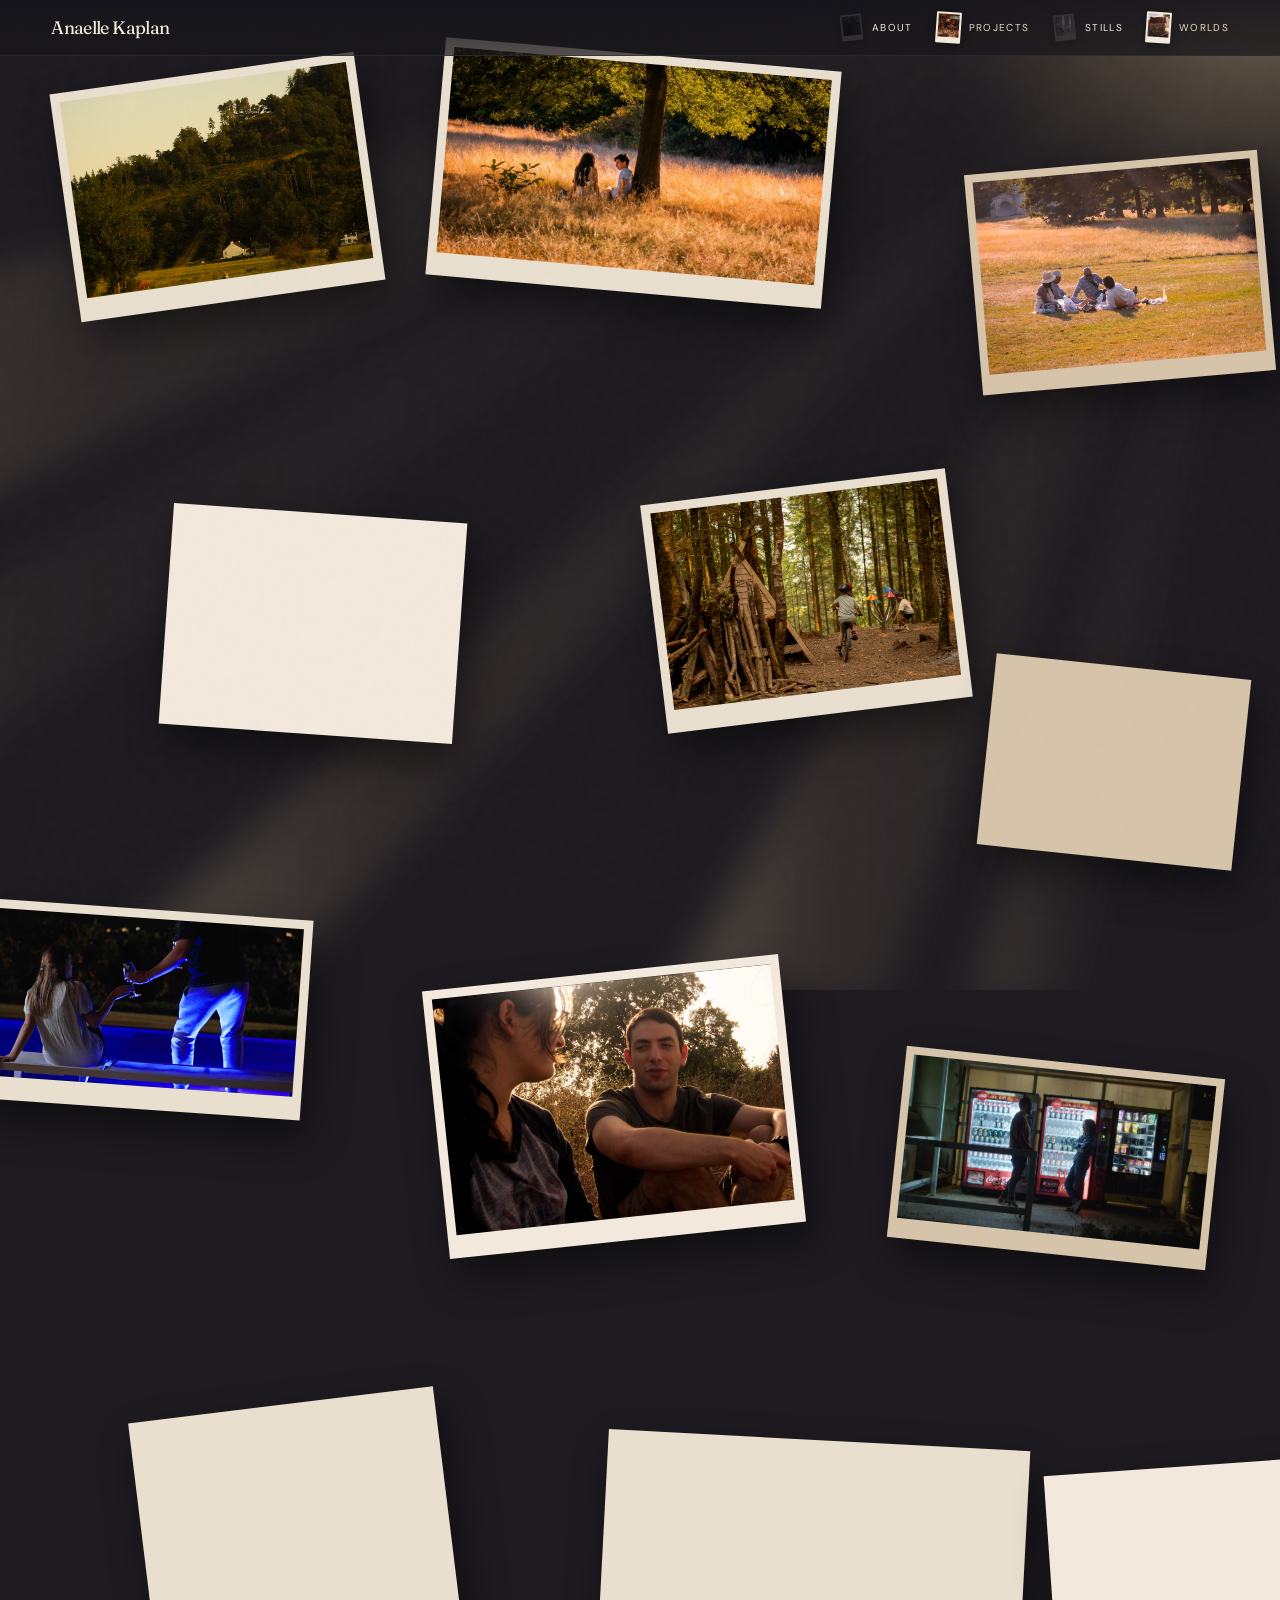
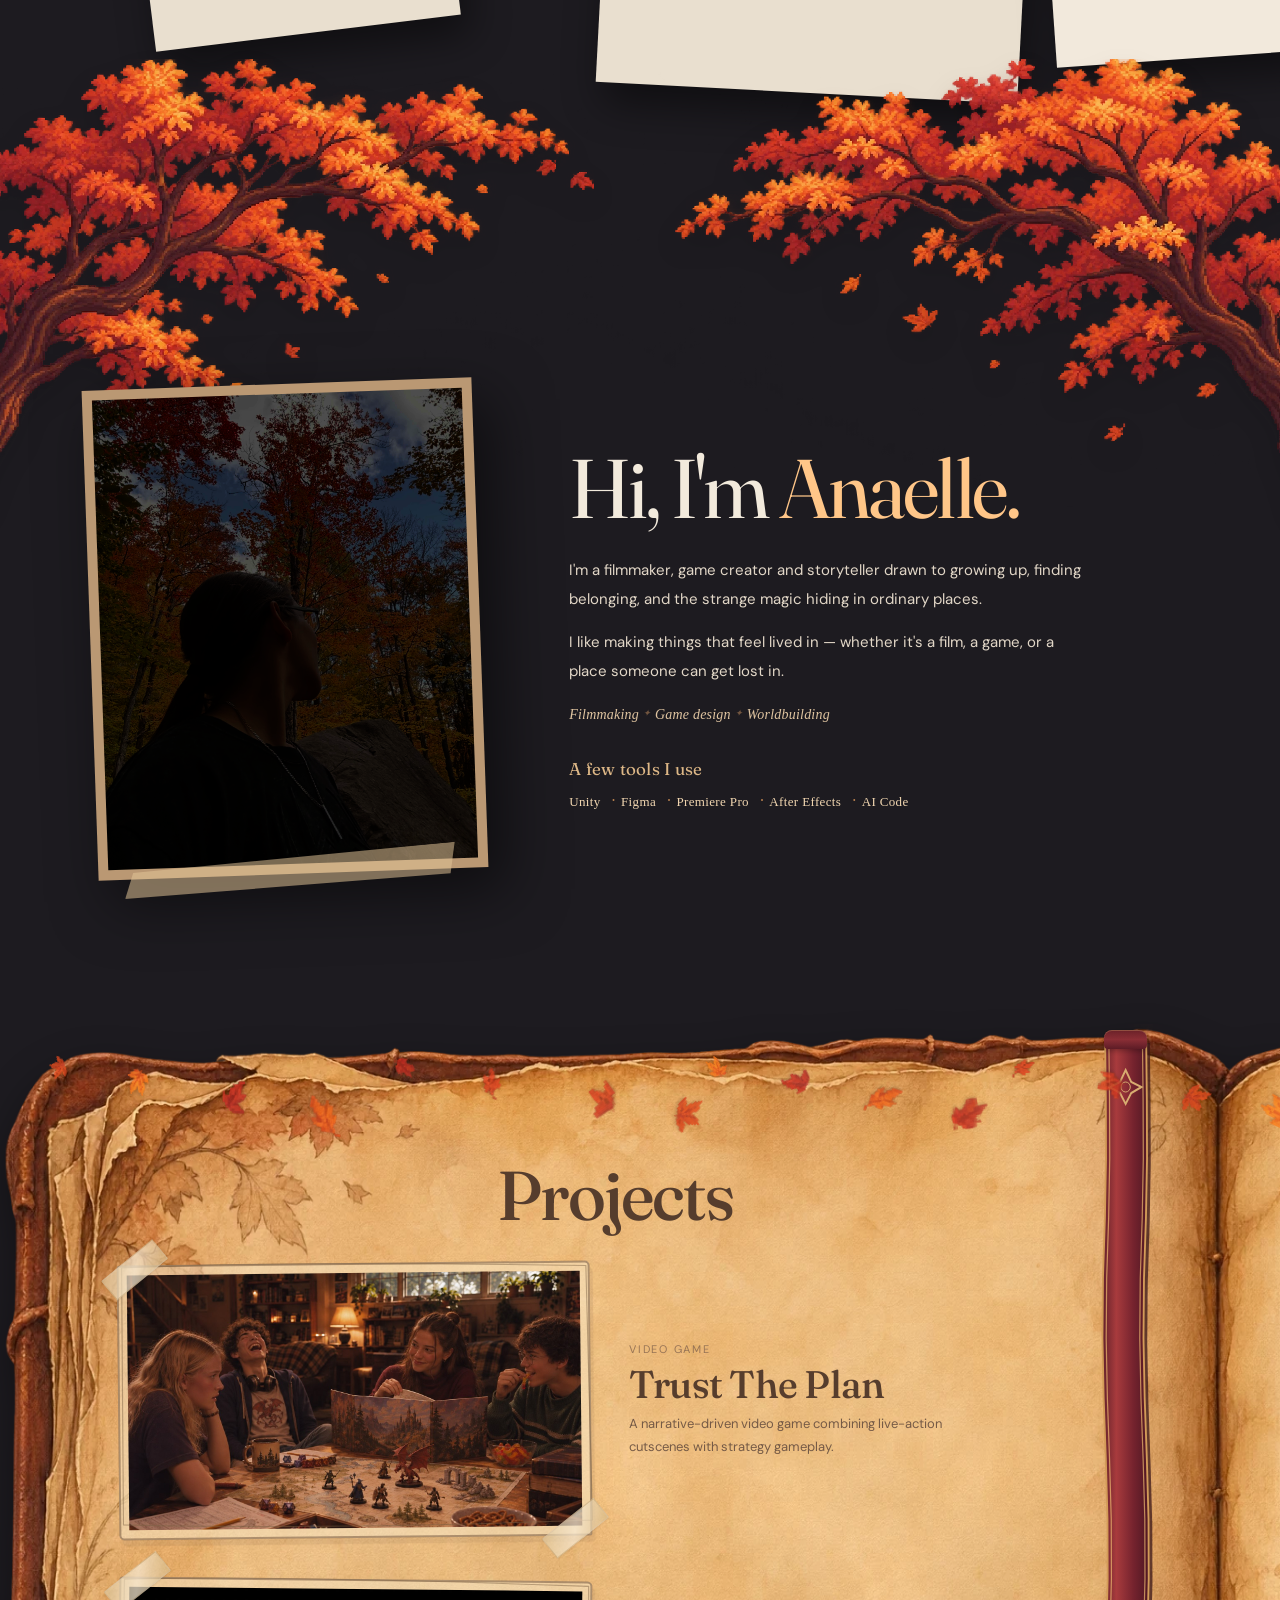
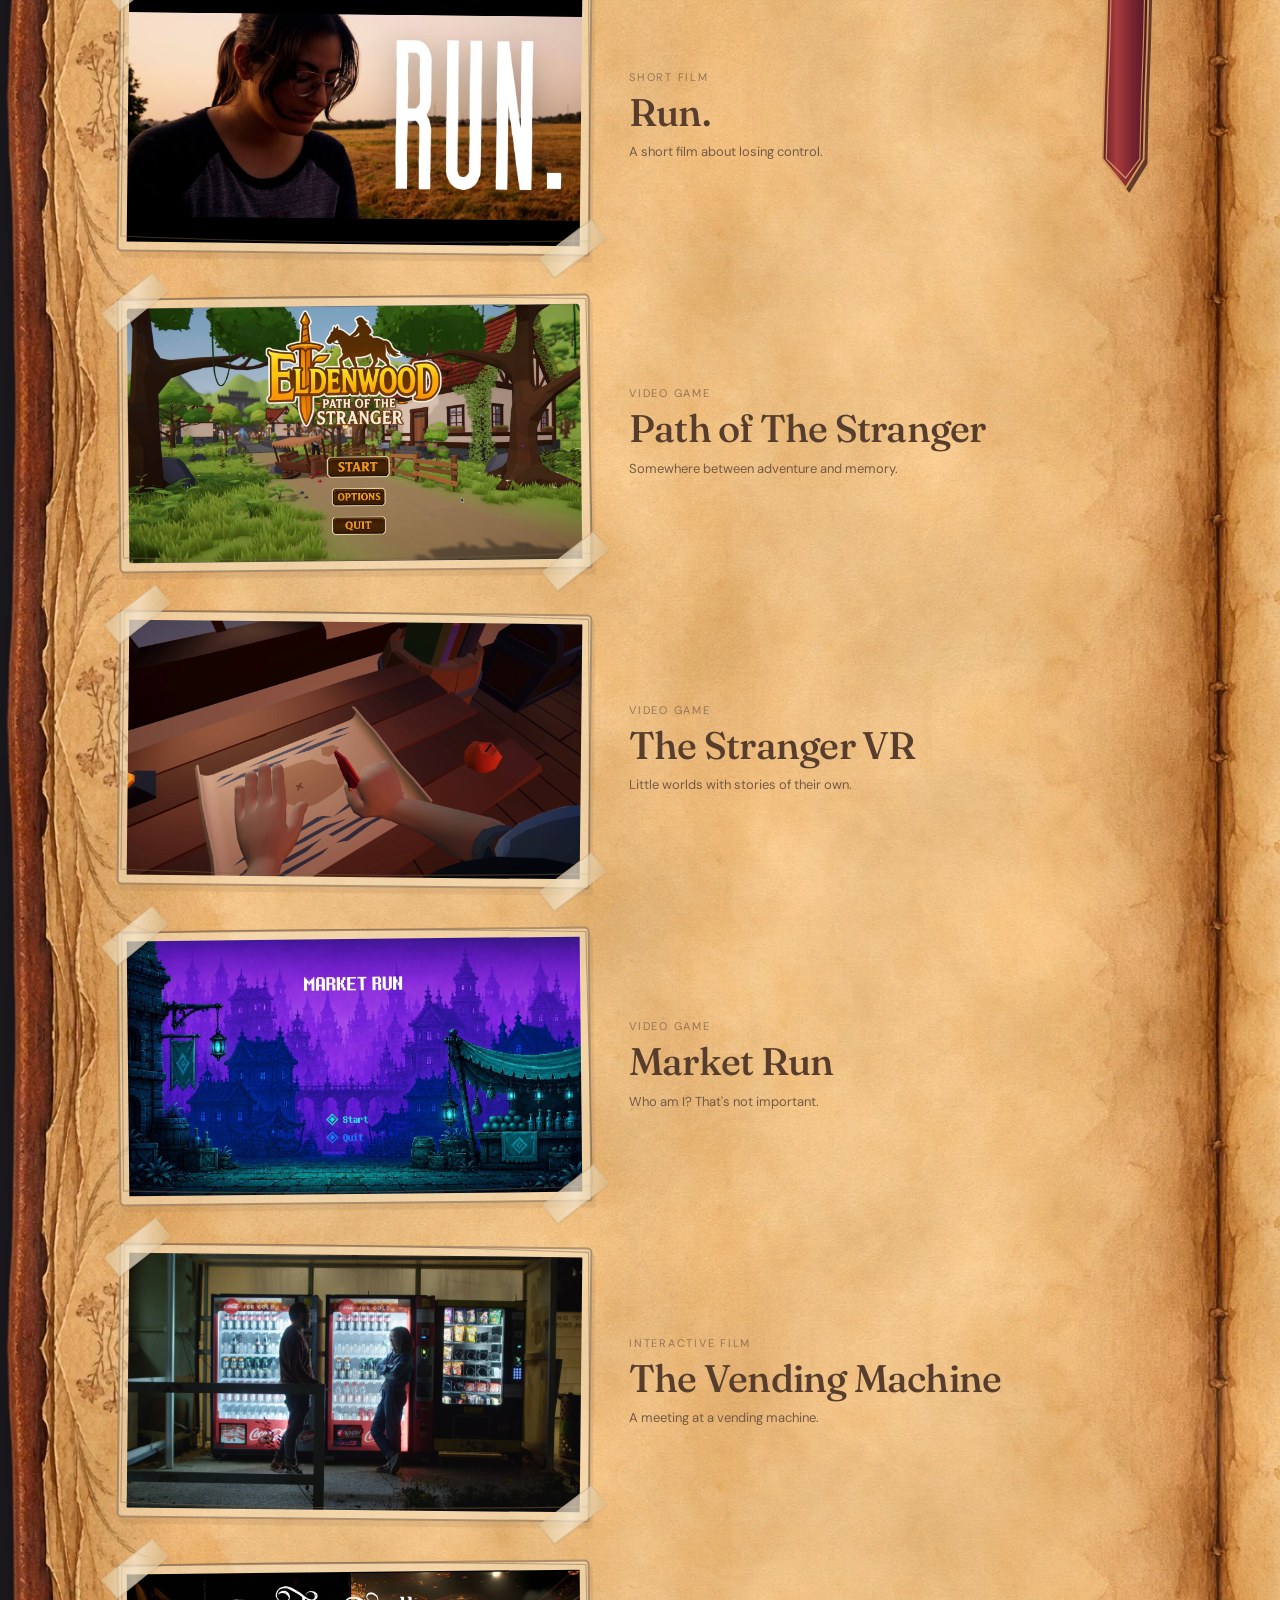
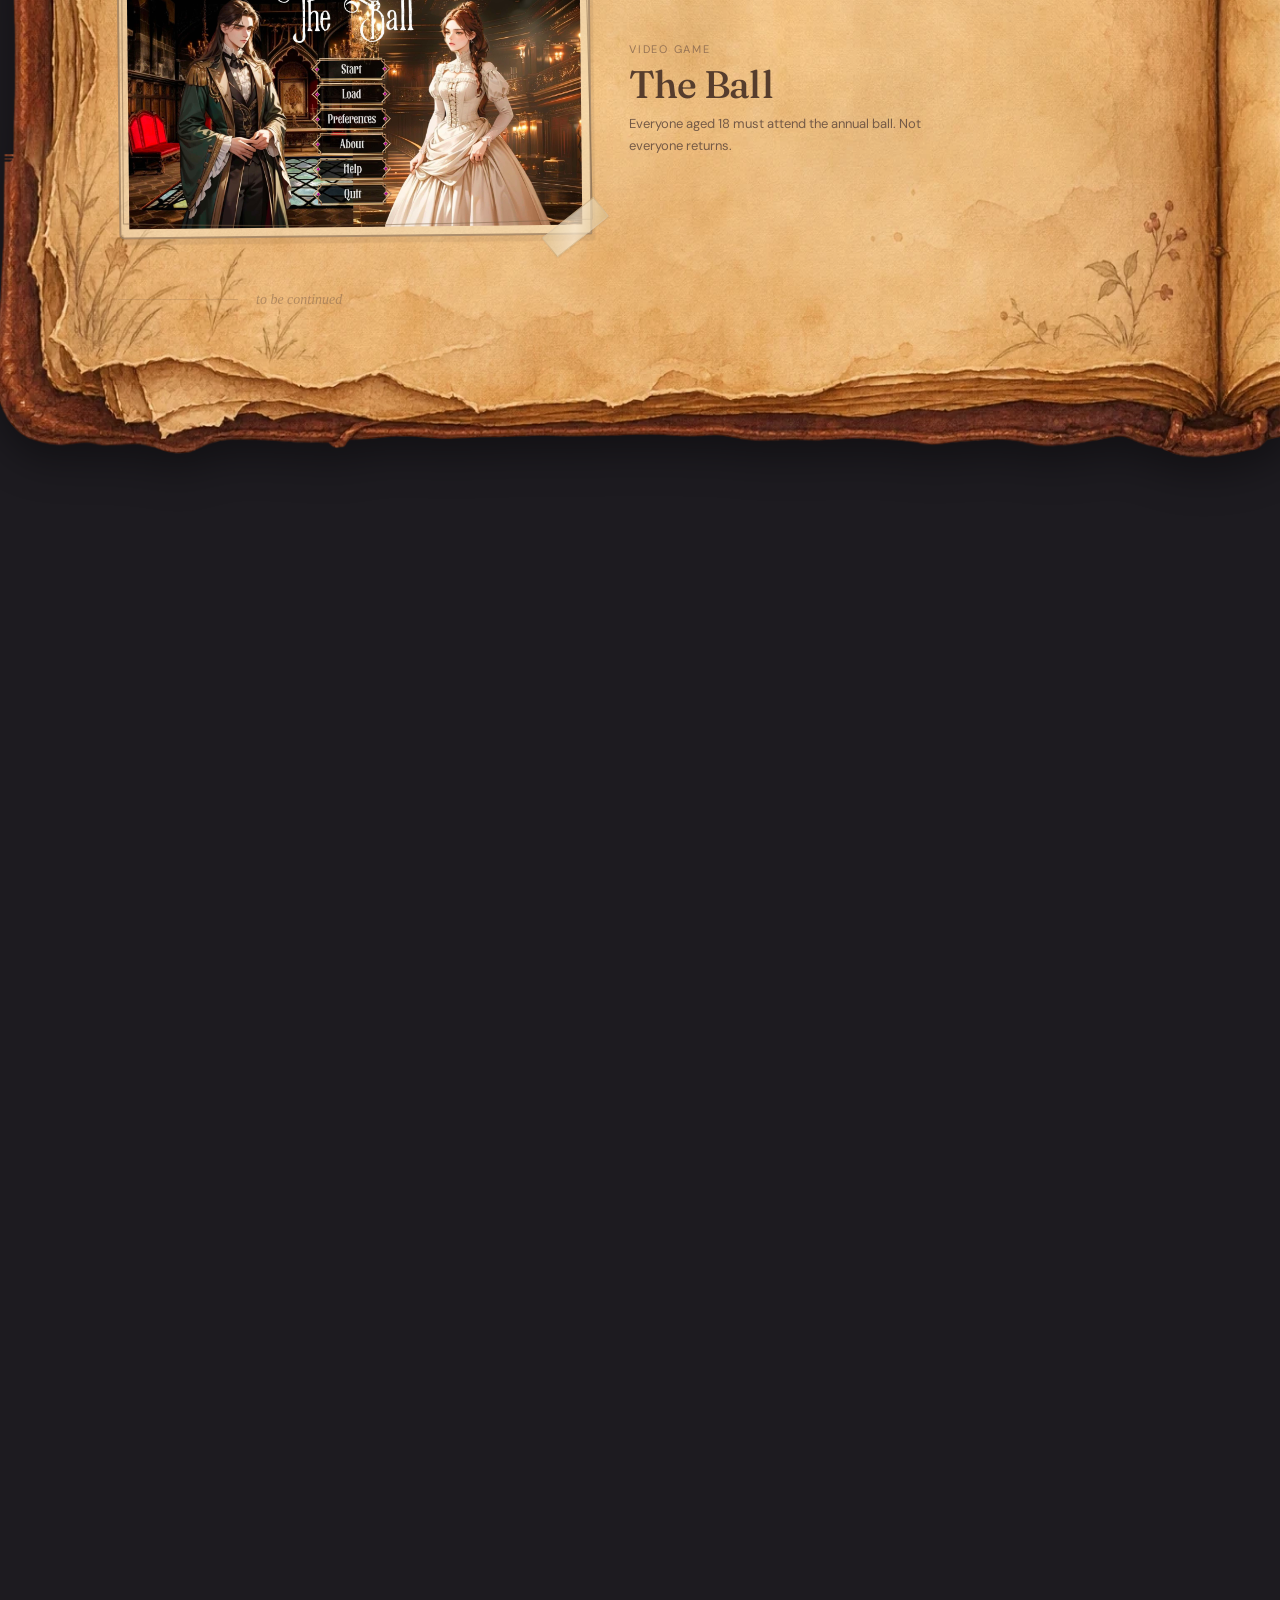
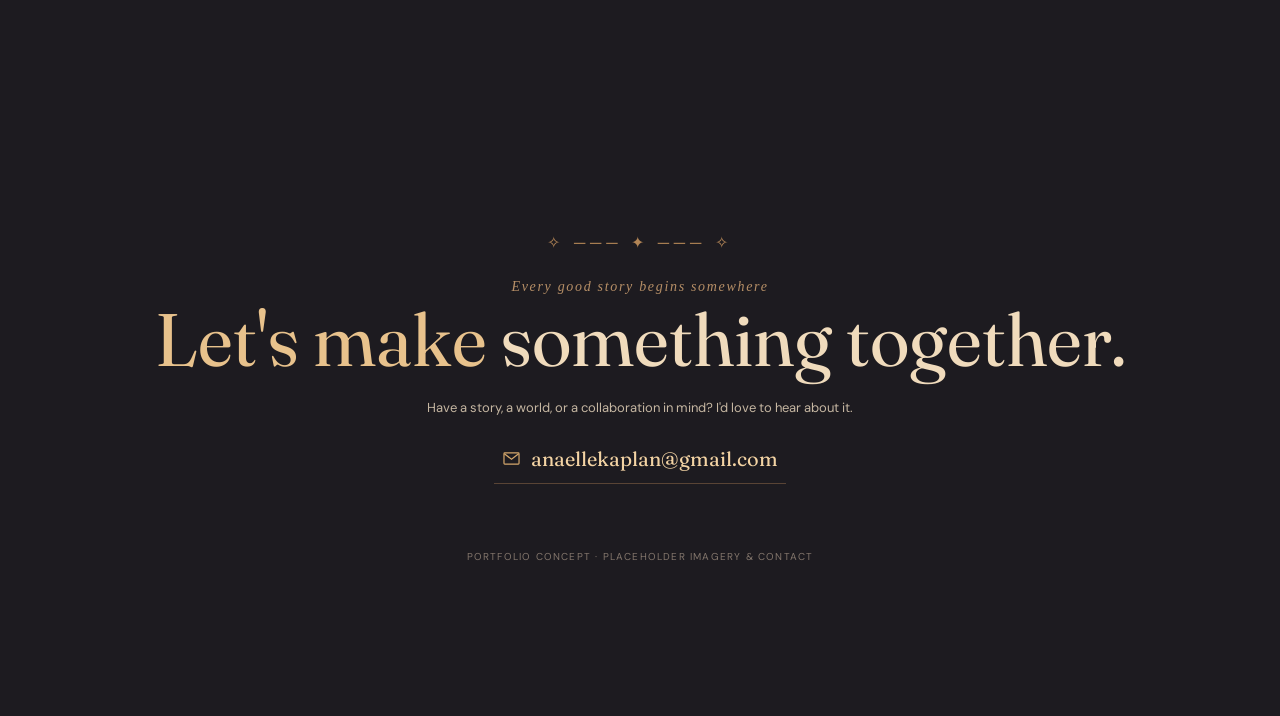
==== index.html @ 4c8e3d98 "Add files via upload" ====
<!doctype html>
<html lang="en">
<head>
  <meta charset="UTF-8" />
  <meta name="viewport" content="width=device-width, initial-scale=1" />
  <meta name="theme-color" content="#1b1b20" />
  <title>Anaelle Kaplan — Stories, Stills & Worlds</title>
  <link rel="preconnect" href="https://fonts.googleapis.com">
  <link rel="preconnect" href="https://fonts.gstatic.com" crossorigin>
  <link href="https://fonts.googleapis.com/css2?family=DM+Sans:wght@400;500;600;700&family=Fraunces:opsz,wght,SOFT,WONK@9..144,400,0,1;9..144,500,0,1;9..144,600,0,1&display=swap" rel="stylesheet">
  <style>
    :root{--bg:#1a1a1f;--bg2:#232127;--ink:#f2eadc;--dim:#cfc0ac;--gold:#f3c281;--paperink:#563d2d;--red:#822d32}
    *,*::before,*::after{box-sizing:border-box}
    html{scroll-behavior:smooth;overflow-x:clip}
    body{margin:0;background:#1d1b20;color:var(--ink);font-family:'DM Sans',Arial,sans-serif;overflow-x:hidden}
    button,a{font:inherit;color:inherit}button{cursor:pointer}a{text-decoration:none}
    img{display:block;width:100%}.serif,h1,h2,h3{font-family:Fraunces,Georgia,serif}
    :focus-visible{outline:3px solid #f3c281;outline-offset:3px}
    [hidden]{display:none!important}
    .light-ambient{position:fixed;inset:-4vh -5vw -10vh;z-index:0;pointer-events:none;opacity:.92;transform:translate3d(0,var(--light-y,0px),0);mix-blend-mode:screen;will-change:transform}
    .light-ambient svg{width:100%;height:100%;display:block}
    .grain{pointer-events:none;position:fixed;inset:0;opacity:.06;z-index:8;background-image:url("data:image/svg+xml,%3Csvg viewBox='0 0 150 150' xmlns='http://www.w3.org/2000/svg'%3E%3Cfilter id='f'%3E%3CfeTurbulence type='fractalNoise' baseFrequency='.6' numOctaves='3' stitchTiles='stitch'/%3E%3C/filter%3E%3Crect width='150' height='150' filter='url(%23f)' opacity='.24'/%3E%3C/svg%3E")}
    .topnav{position:fixed;left:0;right:0;top:0;z-index:100;display:flex;align-items:center;justify-content:space-between;gap:26px;padding:12px clamp(20px,4vw,66px);background:linear-gradient(to bottom,#16151be8,#18171ab8);border-bottom:1px solid #ffffff13;backdrop-filter:none}
    .logo{font-family:Fraunces,Georgia,serif;font-size:18px;letter-spacing:-.035em;white-space:nowrap}
    .navlinks{display:flex;align-items:center;gap:clamp(10px,1.8vw,28px)}
    .nav-link{display:flex;align-items:center;gap:8px;font-size:10px;text-transform:uppercase;letter-spacing:.13em;white-space:nowrap;transition:color .2s}
    .nav-link:hover{color:var(--gold)}
    .nav-polaroid{width:25px;height:31px;padding:2px 2px 6px;flex-shrink:0;transform:rotate(-6deg) scale(.84);border-radius:1px;background:#665c54;opacity:.34;filter:grayscale(1);transition:transform .45s,opacity .45s,background .45s,filter .45s;box-shadow:0 3px 8px #0006}
    .nav-polaroid img{height:100%;object-fit:cover}
    .nav-link.found .nav-polaroid{opacity:1;filter:none;background:#f1e9d9;transform:rotate(4deg) scale(1)}
    .nav-link.found{color:#ead7bc}
    /* A tiny found-memory note rather than a notification card. */
    .toast{position:fixed;right:clamp(16px,4vw,58px);top:69px;z-index:120;display:flex;align-items:center;gap:10px;
      min-width:174px;max-width:min(260px,calc(100vw - 30px));padding:9px 15px 10px 13px;
      color:#ebd1a4;background:linear-gradient(130deg,#302820ee,#322b29eb 66%,#3a2d28e8);
      box-shadow:0 7px 18px #08070936;clip-path:polygon(0 10%,12% 5%,30% 8%,57% 3%,77% 7%,100% 0,99% 91%,87% 98%,56% 95%,34% 100%,0 94%);
      opacity:0;transform:translateY(-7px) rotate(-1.4deg);pointer-events:none;
      transition:opacity .26s ease,transform .32s ease;}
    .toast.show{opacity:.96;transform:translateY(0) rotate(-.7deg)}
    .toast-symbol{font-family:Georgia,serif;font-size:21px;line-height:1;color:#c89b61;opacity:.75}
    .toast-lines{display:flex;flex-direction:column;gap:1px;line-height:1.2}
    .toast-lines small{font-family:Georgia,serif;font-style:italic;font-size:12px;letter-spacing:.012em;color:#e1c49b}
    .toast-lines strong{font-family:Fraunces,Georgia,serif;font-size:13px;font-weight:400;color:#f3e5ce;letter-spacing:.065em}
    .hero{position:relative;z-index:1;height:250vh;isolation:isolate;background:transparent}
    .photo-stage{position:sticky;top:0;height:100vh;overflow:hidden;isolation:isolate}
    .photo-stage::after{content:'';position:absolute;inset:auto 0 0;height:20vh;background:linear-gradient(transparent,#1d1b2070);pointer-events:none;z-index:5}
    .memory-photo{--rot:0deg;position:absolute;top:var(--top);left:var(--left);width:var(--w);aspect-ratio:var(--aspect,4 / 3);padding:9px 9px 23px;background:#e9dfcf;box-shadow:8px 20px 40px #0007;transform:translate3d(0,var(--shift,0px),0) rotate(var(--rot));pointer-events:none}
    .hero.is-animating .memory-photo{will-change:transform}
    .season.is-animating .falling-leaf{will-change:transform}
    .memory-photo img{width:100%;height:100%;object-fit:cover;filter:none}
    .memory-photo:nth-child(3n){padding:8px 8px 20px;background:#d6c4aa}.memory-photo:nth-child(4n){background:#f2e9dc}
    .photo-vignette{position:sticky;top:calc(100vh - 80px);height:80px;margin-top:-80px;background:linear-gradient(transparent,#1d1b2054);pointer-events:none;z-index:4}
    .season{position:relative;z-index:2;isolation:isolate;background:transparent}
    .about{position:relative;min-height:710px;padding:165px clamp(20px,7vw,110px) 80px;background:transparent;overflow:visible}
    .about::before{content:'';position:absolute;inset:-320px 0 0;background:radial-gradient(ellipse at 78% 22%,#d8a36314,transparent 55%);pointer-events:none}
    .autumn-arch{position:absolute;z-index:4;top:clamp(-220px,-12vw,-125px);left:-2.5vw;width:105vw;pointer-events:none;transform:translate3d(0,var(--arch-parallax,0px),0)}
    .autumn-arch img{width:100%;height:auto;display:block;image-rendering:pixelated;filter:drop-shadow(0 12px 12px #09060720)}
    .about-inner{max-width:1140px;margin:0 auto;display:grid;grid-template-columns:minmax(280px,390px) 1fr;align-items:center;gap:clamp(30px,7vw,120px);position:relative;z-index:5;padding-top:66px}
    .portrait{position:relative;padding:10px;background:#ba9873;transform:rotate(-2deg);box-shadow:16px 22px 60px #0008}
    .portrait img{height:470px;object-fit:cover;filter:none}
    .portrait::after{content:'';position:absolute;left:25px;right:25px;bottom:-14px;height:32px;background:#e3c69888;clip-path:polygon(3% 10%,98% 0,96% 97%,0 89%);transform:rotate(-3deg)}
    .about-copy h1{font-weight:400;font-size:clamp(52px,6.5vw,86px);line-height:.98;margin:0 0 27px;letter-spacing:-.035em}
    .about-copy h1 em{color:#ffc688;font-style:normal}
    .about-copy p{font-size:15px;line-height:1.9;max-width:520px;color:#e2d7c7;margin:0 0 15px}
        .tiny-tags{display:flex;gap:16px;flex-wrap:wrap;margin-top:20px}
    .tiny-tags span{position:relative;padding:2px 0 6px;font-family:Georgia,serif;font-size:14px;letter-spacing:.015em;color:#dfc4a0;font-style:italic}
    .tiny-tags span:not(:last-child)::after{content:'✦';position:absolute;right:-12px;top:3px;font-size:9px;color:#976f4e;opacity:.7}
    .tools{margin-top:29px;max-width:620px}
    .tools-label{font-family:Fraunces,Georgia,serif;font-weight:400;font-size:17px;color:#deb887;margin:0 0 13px;letter-spacing:.015em}
    .tools-list{list-style:none;margin:0;padding:0;display:flex;align-items:baseline;flex-wrap:wrap;gap:10px 5px;color:#d9d1c5}
    .tools-list li{display:flex;align-items:baseline;gap:6px;font-size:12px;letter-spacing:.03em}
    .tools-list li:not(:last-child)::after{content:'·';color:#bc8350;font-family:Georgia,serif;margin-left:5px;font-size:16px}
    .tools-list em{font-family:Georgia,serif;color:#f1d6b0;font-size:13px;font-style:normal}

    .falling-layer{position:absolute;inset:0;z-index:9;pointer-events:none;overflow:hidden}
    .falling-leaf{position:absolute;top:0;left:var(--x);width:var(--size,28px);transform:translate3d(0,0,0);opacity:.9;filter:drop-shadow(1px 2px 1px #0f090828)}
    .falling-leaf img{width:100%;image-rendering:pixelated}
    .projects{position:relative;padding:15px 0 82px;background:transparent}
    .section-heading{font-size:clamp(40px,5vw,62px);font-weight:400;letter-spacing:-.035em;line-height:1.05;margin:0 auto 34px;max-width:1320px;padding:0 30px;color:#dfbc8d}
    .image-section .section-heading::after{content:'✧ ─────';display:block;font-family:Georgia,serif;color:#a67850;font-size:15px;font-weight:400;letter-spacing:.2em;margin-top:8px}
    .projects>.section-heading{display:none}
    .book-wrap{position:relative;width:calc(100vw + 20px);margin-left:-10px}
    .journal{position:relative;min-height:1250px;padding:clamp(84px,10vw,132px) clamp(250px,18vw,360px) 155px clamp(85px,10vw,162px);isolation:isolate;color:var(--paperink)}
    .journal::before{content:'';position:absolute;inset:0;z-index:-1;border:120px solid transparent;border-image-source:url('assets/journal.webp');border-image-slice:150 110 140 120 fill;border-image-width:135px 102px 130px 110px;border-image-repeat:stretch;pointer-events:none;filter:drop-shadow(0 16px 20px #0006)}.journal::after{content:'';position:absolute;left:46px;top:38px;width:min(290px,36vw);height:118px;background:linear-gradient(180deg,rgba(237,214,176,.48),rgba(237,214,176,.16));filter:blur(5px);border-radius:26px;pointer-events:none;mix-blend-mode:screen}
    .journal-intro{position:relative;padding:4px 0 28px;max-width:100%}
    .journal-intro .overline{display:none}
    .journal-intro h2{font-size:clamp(44px,5.4vw,74px);line-height:1.02;font-weight:500;margin:6px 0 0;letter-spacing:-.04em}
    .journal-list{display:flex;flex-direction:column;gap:42px;max-width:100%;position:relative}
    .journal-entry{cursor:pointer;display:grid;grid-template-columns:minmax(290px,1.15fr) minmax(180px,1fr);align-items:center;gap:clamp(22px,3vw,48px);padding:0;border:0;background:transparent;text-align:left;color:var(--paperink);width:100%}
    .sketch-photo{position:relative;display:block;padding:8px;border:2px solid #795b4290;border-radius:3px 5px 2px 5px;background:#f7e9cb80;box-shadow:3px 6px 1px #8b694b26;transform:rotate(var(--tilt,-.6deg));transition:transform .3s,box-shadow .3s}
    .journal-entry:hover .sketch-photo{transform:rotate(0deg) translateY(-4px);box-shadow:3px 13px 12px #8b694b30}
    .sketch-photo img{width:100%;aspect-ratio:16 / 9;object-fit:cover;filter:none}
    .sketch-photo::before,.sketch-photo::after{content:'';position:absolute;z-index:2;width:66px;height:25px;background:linear-gradient(135deg,#e0ca9fa8,#f7e9d2bb,#d7bb88ad);border:1px solid #a68a633c;box-shadow:0 1px 2px #0001}
    .sketch-photo::before{left:-17px;top:-10px;transform:rotate(-39deg)}
    .sketch-photo::after{right:-18px;bottom:-7px;transform:rotate(-38deg)}
    .scribble{position:absolute;inset:-5px;pointer-events:none;stroke:#7a60447b;stroke-width:1.4;fill:none}
    .entry-type{display:block;color:#977455;text-transform:uppercase;letter-spacing:.16em;font-size:11px;margin-bottom:8px}
    .entry-copy h3{font-size:clamp(26px,3vw,39px);font-weight:500;letter-spacing:-.02em;line-height:1.08;margin:0 0 8px}
    .entry-copy p{margin:0;color:#755a46;font-size:13px;line-height:1.7;max-width:320px}
    .journal-entry:hover .entry-copy h3{text-decoration:underline;text-decoration-color:#9b6c4988;text-underline-offset:6px}
    .journal-ornament{display:flex;align-items:center;gap:18px;color:#987453;font-family:Georgia,serif;font-style:italic;opacity:.68;margin-top:55px;font-size:14px}
    .journal-ornament::before{content:'';width:120px;height:1px;background:#9874536c}
    .ribbon{position:absolute;right:10.15%;top:14px;width:clamp(56px,5.1vw,79px);height:230px;z-index:11;overflow:visible;pointer-events:none;filter:none;contain:layout}
    .ribbon::before{content:'';position:absolute;z-index:3;top:-8px;left:11px;right:11px;height:19px;border-radius:8px 8px 4px 4px;background:linear-gradient(180deg,#6a2128,#8a2e35 50%,#5d1c26);box-shadow:0 2px 5px #0004,inset 0 1px 0 #d7a76f55}
    .ribbon svg{width:100%;height:100%;display:block;overflow:visible}
    /* The cloth and point are one continuous V10 path; no mismatched end cap. */
    .image-section{position:relative;z-index:1;padding:64px 0 88px;background:transparent;content-visibility:auto;contain-intrinsic-size:auto 1100px}
    .image-section.worlds{background:transparent;padding-top:56px}
    .masonry{column-count:3;column-gap:16px;max-width:1320px;margin:auto;padding:0 26px}
    .image-tile{display:block;position:relative;width:100%;break-inside:avoid;margin:0 0 18px;padding:0;border:0;background:#302b2b;overflow:hidden;box-shadow:0 9px 20px #0005;transform:rotate(var(--tilt,0deg));transition:transform .3s}
    .image-tile:hover{transform:rotate(0deg) translateY(-3px)}
    .image-tile img{width:100%;height:var(--image-height,280px);object-fit:cover;filter:none}
    .image-tile:nth-child(6n+1) img{--image-height:245px}
    .image-tile:nth-child(6n+2) img{--image-height:405px}
    .image-tile:nth-child(6n+3) img{--image-height:290px}
    .image-tile:nth-child(6n+4) img{--image-height:350px}
    .image-tile:nth-child(6n+5) img{--image-height:218px}
    .image-tile:nth-child(6n) img{--image-height:330px}
    .footer{position:relative;z-index:1;background:transparent;text-align:center;padding:96px 24px 130px}
    .footer h2{font-weight:400;font-size:clamp(44px,5.8vw,78px);line-height:1.04;margin:6px 0 18px;color:#e8c28c}
    .footer h2 em{font-style:normal;color:#f0dbbc}
    .footer p{font-size:13px;color:#c6b7a2;margin:0 auto 20px;max-width:560px;line-height:1.8}
    .footer .contact-kicker{font-family:Georgia,serif;font-size:14px;color:#b58e66;font-style:italic;letter-spacing:.12em}
    .footer .email-link{display:inline-flex;align-items:center;gap:10px;font-family:Fraunces,Georgia,serif;font-size:20px;color:#f4d4a4;border-bottom:1px solid #a7795070;padding:7px 8px 12px;transition:color .2s}
    .footer .email-link:hover{color:#fff0cd}
    .footer .email-link svg{width:19px;height:19px;stroke:#d5a86c}
    .footer::before{content:'✧ ─── ✦ ─── ✧';display:block;font-family:Georgia,serif;color:#b28556;font-size:16px;letter-spacing:.3em;margin-bottom:27px}
    .footer-note{margin-top:64px!important;font-size:10px!important;color:#83766c!important;letter-spacing:.12em;text-transform:uppercase}

    .overlay{position:fixed;inset:0;display:none;z-index:150;justify-content:center;align-items:center;padding:22px;background:#111014e8;backdrop-filter:blur(9px)}.overlay.open{display:flex}
    .overlay-panel{position:relative;background:#242027;box-shadow:0 26px 80px #0008;max-width:min(1150px,94vw);max-height:92vh;overflow:auto;border:1px solid #ffffff16}
    .overlay-panel>img{width:100%;max-height:76vh;object-fit:contain}
    .overlay-panel>.popup-info{padding:22px 30px 26px}.overlay-panel h3{font-size:clamp(32px,4vw,51px);font-weight:400;margin:0 0 10px}.overlay-panel p{max-width:630px;color:#d8cab9;line-height:1.75;font-size:14px;margin:0}
    .overlay-close{position:sticky;top:10px;float:right;margin:10px;border:1px solid #ffffff44;border-radius:50%;width:36px;height:36px;background:#19171ce8;color:white;font-size:24px;z-index:2}
    @media(max-width:980px){.journal{padding:135px 18vw 145px 9vw}.journal-entry{grid-template-columns:1fr 1fr}.about-inner{gap:40px}.masonry{column-count:2}}
    @media(max-width:760px){.topnav{padding:9px 14px;gap:15px}.logo{font-size:14px}.navlinks{gap:8px}.nav-link{gap:3px;font-size:8px;letter-spacing:.01em}.nav-polaroid{width:16px;height:22px;padding:1px 1px 4px}.about{padding:170px 23px 100px}.about-inner{grid-template-columns:1fr;max-width:520px}.portrait{max-width:340px;margin:auto}.portrait img{height:380px}.about-copy h1{font-size:59px}.canopy{top:-80px;width:86vw}.canopy.left{left:-28vw}.canopy.right{right:-28vw}.projects{padding:75px 0 90px}.journal{min-height:1000px;padding:110px 16vw 120px 9vw}.journal::before{border-image-width:90px 62px 95px 62px}.journal-entry{display:block}.journal-entry .entry-copy{padding:14px 4px}.journal-list{gap:24px}.journal-intro h2{font-size:38px}.ribbon{top:48px;right:8.2%;width:42px}.masonry{column-count:2;column-gap:12px;padding:0 17px}.image-tile{margin-bottom:12px}.section-heading{padding:0 22px}.toast{right:10px;left:10px;top:66px;text-align:center}}
    @media(max-width:520px){.logo{display:none}.topnav{justify-content:center}.navlinks{gap:14px}.nav-link{font-size:9px}.masonry{column-count:1}.memory-photo{min-width:140px;padding:6px 6px 14px}.journal{padding:90px 17vw 125px 11vw}.journal-entry h3{font-size:27px}.canopy{top:-10px;width:75vw}.about-inner{padding-top:90px}}
    @media(prefers-reduced-motion:reduce){html{scroll-behavior:auto}.memory-photo,.canopy,.light-ambient,.falling-leaf{transition:none!important;will-change:auto!important}}

    @media(max-width:1080px){.autumn-arch{top:-150px}.about-inner{padding-top:110px}.image-tile:nth-child(n) img{height:var(--image-height,280px)}}
    @media(max-width:760px){.autumn-arch{top:-100px;left:-18vw;width:136vw}.about{padding-top:165px;overflow:visible}.about-inner{padding-top:75px}.image-section .section-heading{padding:0 22px;margin-bottom:23px}.image-tile:nth-child(6n+1) img{--image-height:220px}.image-tile:nth-child(6n+2) img{--image-height:330px}.image-tile:nth-child(6n+3) img{--image-height:240px}.image-tile:nth-child(6n+4) img{--image-height:280px}.image-tile:nth-child(6n+5) img{--image-height:200px}.image-tile:nth-child(6n) img{--image-height:280px}}
    @media(max-width:520px){.autumn-arch{top:-72px;left:-24vw;width:148vw}.about-inner{padding-top:65px}.about{padding:145px 23px 80px}.image-tile:nth-child(6n+1) img{--image-height:210px}.image-tile:nth-child(6n+2) img{--image-height:295px}.image-tile:nth-child(6n+3) img{--image-height:190px}.image-tile:nth-child(6n+4) img{--image-height:255px}.image-tile:nth-child(6n+5) img{--image-height:225px}.image-tile:nth-child(6n) img{--image-height:260px}.toast{right:10px;left:auto;top:62px;min-width:0;max-width:210px;text-align:left}}
    @media(prefers-reduced-motion:reduce){.autumn-arch{transform:none!important}}

/* V9 — return to the V6 photo-to-About transition while preserving V7 illustration. */
.hero{
  height:265vh;
  background:linear-gradient(180deg,#1a191d,#211d22 55%,#1a1a1f);
  z-index:1;
}
.photo-stage::after{height:22vh;background:linear-gradient(transparent,#1a1a1faa)}
.photo-vignette{background:linear-gradient(transparent,#1a1a1f)}
.season{z-index:1;isolation:isolate;background:transparent}
.about{
  min-height:800px;
  padding:190px clamp(20px,7vw,110px) 135px;
  background:linear-gradient(180deg,#211f24ed 0%,#201f24ef 50%,#1c1b20 100%);
  overflow:visible;
}
.about::before{inset:0;background:radial-gradient(ellipse at 74% 15%,#d8a3631a,transparent 50%)}
/* The trees now sit at the start of About as in V6; V7 artwork, shape and density remain unchanged. */
.autumn-arch{
  top:-95px;left:-2.5vw;width:105vw;
  transform:translate3d(0,var(--arch-parallax,0px),0);
}
.about-inner{padding-top:66px}
/* Keep the page-image edges exposed and let the journal grow naturally for 6 entries. */
.journal{min-height:1780px}
.journal::after{content:none!important;display:none!important}
.journal-intro{
  padding:8px 0 32px;
  max-width:570px;
  margin:0 auto 0;
  text-align:center;
  position:relative;
  transform:translateX(36px);
}
.journal-intro h2{margin:0;letter-spacing:-.03em}
@media(max-width:1080px){
  .autumn-arch{top:-92px;left:-2.5vw;width:105vw}
  .about-inner{padding-top:74px}
}
@media(max-width:760px){
  .about{padding:170px 23px 100px}
  .autumn-arch{top:-54px;left:-18vw;width:136vw}
  .about-inner{padding-top:75px}
  .journal{min-height:1750px}
  .journal-intro{transform:translateX(13px)}
}
@media(max-width:520px){
  .autumn-arch{top:-42px;left:-24vw;width:148vw}
  .about-inner{padding-top:65px}
  .journal{min-height:1760px}
  .journal-intro{transform:translateX(7px);padding-top:3px}
}

/* Preserve the photographs right up to the autumn canopy and remove background seams. */
.hero{background:transparent;height:244vh}
.photo-stage::after{background:linear-gradient(transparent,rgba(26,26,31,.15))}
.photo-vignette{background:linear-gradient(transparent,rgba(26,26,31,.12))}
.about{background:transparent}

/* Final transition fix: sticky photos scroll into the tree canopy without an empty band or section overlay. */
body{overflow-x:clip}
.photo-stage::after,.photo-vignette,.about::before{display:none!important}
  
/* V12: memory photographs are static on the document; no JS transforms or sticky repaint. */
.hero{height:192vh!important;position:relative;overflow:visible;background:transparent}
.photo-stage{position:relative!important;top:auto!important;height:100%!important;overflow:visible!important;isolation:auto!important}
.memory-photo{transform:rotate(var(--rot))!important;will-change:auto!important}
.hero.is-animating .memory-photo{will-change:auto!important}
.photo-stage::after,.photo-vignette{display:none!important}
/* The new full-length 6-project parchment retains its painted edges at natural scale. */
.journal::before{border-image-source:url('assets/journal_long_clean.webp')!important}

@media(max-width:760px){.hero{height:184vh!important}}
@media(prefers-reduced-motion:reduce){.falling-leaf{transition:none!important}}
  .journal-entry[id]{scroll-margin-top:35vh;}

    /* V22: preserve original photo proportions in both homepage galleries.
       This intentionally overrides older fixed-height rules at all breakpoints. */
    #stills-gallery .image-tile img,
    #worlds-gallery .image-tile img {
      display: block;
      width: 100%;
      height: auto !important;
      aspect-ratio: auto !important;
      object-fit: contain;
    }
  
/* V23 — horizontal rows in CMS order; images retain their real aspect ratios. */
.masonry.justified-gallery {
  columns: auto !important;
  column-count: auto !important;
  max-width: 1720px;
  display: flex;
  flex-wrap: wrap;
  column-gap: 16px;
  row-gap: 16px;
  align-items: flex-start;
  justify-content: flex-start;
  padding: 0 clamp(16px, 3vw, 48px);
}
.masonry.justified-gallery .image-tile {
  width: auto;
  height: auto;
  flex: none;
  margin: 0;
  transform: none;
}
.masonry.justified-gallery .image-tile:hover {
  transform: translateY(-2px);
}
.masonry.justified-gallery .image-tile img {
  display: block;
  width: 100%;
  height: 100% !important;
  aspect-ratio: auto !important;
  object-fit: contain !important;
}
@media(max-width:620px) {
  .masonry.justified-gallery { column-gap: 12px; row-gap: 12px; padding: 0 13px; }
}


/* V24: masonry is the original loose Stills look; rows is selected per gallery
   in Pages CMS. Preserve native image proportions in both layouts. */
.masonry:not(.justified-gallery) {
  display: block;
  columns: 3;
  column-gap: 17px;
}
.masonry:not(.justified-gallery) .image-tile {
  display: block;
  width: 100%;
  height: auto;
  break-inside: avoid;
  margin-bottom: 18px;
}
.masonry:not(.justified-gallery) .image-tile img {
  width: 100%; height: auto !important;
  aspect-ratio: auto !important; object-fit: contain !important;
}
@media(max-width:980px) { .masonry:not(.justified-gallery) {columns: 2;} }
@media(max-width:520px) { .masonry:not(.justified-gallery) {columns: 1;} }
</style>
</head>
<body>
<div class="light-ambient" id="light-ambient" aria-hidden="true">
  <svg viewBox="0 0 1440 1080" preserveAspectRatio="xMidYMin slice">
    <defs>
      <radialGradient id="source"><stop offset="0%" stop-color="#ffe4b1" stop-opacity=".74"/><stop offset="29%" stop-color="#eac389" stop-opacity=".3"/><stop offset="72%" stop-color="#ffbf66" stop-opacity="0"/></radialGradient>
      <linearGradient id="beam"><stop offset="0" stop-color="#ffe6b4" stop-opacity=".52"/><stop offset=".27" stop-color="#f6c681" stop-opacity=".19"/><stop offset="1" stop-color="#ffcb78" stop-opacity="0"/></linearGradient>
      <filter id="beamblur"><feGaussianBlur stdDeviation="20"/></filter>
      <filter id="sourceblur"><feGaussianBlur stdDeviation="38"/></filter>
    </defs>
    <g filter="url(#beamblur)">
      <path d="M1380 -80 L-270 410 L-270 695 Z" fill="url(#beam)" opacity=".42"/>
      <path d="M1360 -85 L-280 810 L-280 1010 Z" fill="url(#beam)" opacity=".21"/>
      <path d="M1375 -60 L130 1060 L330 1060 Z" fill="url(#beam)" opacity=".48"/>
      <path d="M1380 -55 L750 1060 L970 1060 Z" fill="url(#beam)" opacity=".5"/>
      <path d="M1395 -45 L1055 1060 L1160 1060 Z" fill="url(#beam)" opacity=".28"/>
    </g>
    <ellipse cx="1370" cy="-32" rx="520" ry="430" fill="url(#source)" filter="url(#sourceblur)"/>
  </svg>
</div>
<div class="grain"></div>
<nav class="topnav" aria-label="Portfolio sections">
  <a class="logo" href="#hero">Anaelle Kaplan</a>
  <div class="navlinks">
    <a class="nav-link" data-memory="about" href="#about"><span class="nav-polaroid"><img src="assets/girl_autumn.webp" alt=""></span>About</a>
    <a class="nav-link" data-memory="projects" href="#projects"><span class="nav-polaroid"><img src="assets/fantasy_ruins.webp" alt=""></span>Projects</a>
    <a class="nav-link" data-memory="stills" href="#stills"><span class="nav-polaroid"><img src="assets/stills_woods.webp" alt=""></span>Stills</a>
    <a class="nav-link" data-memory="worlds" href="#worlds"><span class="nav-polaroid"><img src="assets/world_cozy.webp" alt=""></span>Worlds</a>
  </div>
</nav>
<div class="toast" id="toast" role="status" aria-live="polite"><span class="toast-symbol" aria-hidden="true">✧</span><span class="toast-lines"><small>New memory found</small><strong id="toast-title">About</strong></span></div>
<header class="hero" id="hero" aria-label="A cascade of cinematic memories">
  <div class="photo-stage" id="photo-stage"></div>
  <div class="photo-vignette"></div>
</header>
<div class="season" id="season">
  <div class="falling-layer" id="falling-layer" aria-hidden="true"></div>
  <section class="about" id="about">
    <div class="autumn-arch" id="autumn-arch" aria-hidden="true"><img src="assets/autumn_tree_arch.webp" alt=""></div>
    <div class="about-inner">
      <div class="portrait"><img src="assets/girl_autumn.webp" alt="Placeholder portrait in golden autumn trees"></div>
      <div class="about-copy">
        <h1>Hi, I'm <em>Anaelle.</em></h1>
        <p>I'm a filmmaker, game creator and storyteller drawn to growing up, finding belonging, and the strange magic hiding in ordinary places.</p>
        <p>I like making things that feel lived in — whether it's a film, a game, or a place someone can get lost in.</p>
        <div class="tiny-tags"><span>Cinematography</span><span>Game design</span><span>Worldbuilding</span></div>
        <div class="tools"><h2 class="tools-label">A few tools I use</h2><ul class="tools-list"><li><em>Unity</em></li><li><em>Figma</em></li><li><em>Premiere Pro</em></li><li><em>After Effects</em></li><li><em>ChatGPT</em></li></ul></div>
      </div>
    </div>
  </section>
  <section class="projects" id="projects">
    <h2 class="section-heading">Projects</h2>
    <div class="book-wrap">
      <div class="journal" id="journal">
        <div class="ribbon" id="ribbon" aria-hidden="true">
          <svg id="ribbon-svg" xmlns="http://www.w3.org/2000/svg" viewBox="0 0 70 230" preserveAspectRatio="none">
            <defs><linearGradient id="velvet" x1="0" x2="1"><stop offset="0" stop-color="#62212a"/><stop offset=".3" stop-color="#a83b3d"/><stop offset=".67" stop-color="#75232e"/><stop offset="1" stop-color="#4e1723"/></linearGradient></defs>
            <path id="ribbon-shadow" fill="#3d1a1bc2" transform="translate(4 5)"/>
            <path id="ribbon-body" fill="url(#velvet)" stroke="#d39b58" stroke-width="2"/>
            <path id="ribbon-trim" stroke="#ffce79a0" stroke-width="1.3" fill="none"/>
            <g transform="translate(35 49)"><path d="M0 -17 L6 -5 L17 0 L6 6 L0 17 L-6 6 L-17 0 L-6 -5 Z" fill="none" stroke="#d8ac70" stroke-width="2"/><circle r="5" stroke="#d8ac70" fill="none"/></g>
          </svg>
        </div>
        <div class="journal-intro"><div class="overline">Field notes · selected works</div><h2>Projects</h2></div>
        <div class="journal-list">
          <a id="journal-trust-the-plan" class="journal-entry" href="projects/trust-the-plan.html" data-kind="Video Game" data-name="Trust The Plan" data-image="assets/friends_sunset.webp" data-description="A coming-of-age story about friendship, the fear of replacement, and the worlds we create together.">
            <span class="sketch-photo" style="--tilt:-.7deg"><img src="assets/friends_sunset.webp" alt="Friends watching a golden sunset, placeholder film image"><svg class="scribble" viewBox="0 0 600 340" preserveAspectRatio="none"><path d="M10 7 Q200 0 592 10 L597 329 Q260 338 9 329 Z"/></svg></span>
            <span class="entry-copy"><span class="entry-type">Video Game</span><h3>Trust The Plan</h3><p>A narrative-driven game combining live-action cutscenes with strategy gameplay.</p></span>
          </a>
          <a id="journal-between-the-trees" class="journal-entry" href="projects/between-the-trees.html" data-kind="Game design" data-name="Between the Trees" data-image="assets/fantasy_ruins.webp" data-description="A placeholder for a game project: environments, fantasy storytelling, and immersive exploration.">
            <span class="sketch-photo" style="--tilt:.8deg"><img src="assets/fantasy_ruins.webp" alt="Fantasy ruins, placeholder game project"><svg class="scribble" viewBox="0 0 600 340" preserveAspectRatio="none"><path d="M6 11 Q280 2 594 9 L598 330 Q200 337 6 331 Z"/></svg></span>
            <span class="entry-copy"><span class="entry-type">Video game</span><h3>Between the Trees</h3><p>Somewhere between adventure and memory.</p></span>
          </a>
          <a id="journal-a-place-to-return-to" class="journal-entry" href="projects/a-place-to-return-to.html" data-kind="World design" data-name="A Place to Return To" data-image="assets/cottage_game.webp" data-description="A placeholder for cozy Minecraft builds, imagined villages, and game environments.">
            <span class="sketch-photo" style="--tilt:-.6deg"><img src="assets/cottage_game.webp" alt="Warm lantern-lit house, placeholder world design"><svg class="scribble" viewBox="0 0 600 340" preserveAspectRatio="none"><path d="M9 6 Q300 1 590 7 L597 326 Q295 343 8 329 Z"/></svg></span>
            <span class="entry-copy"><span class="entry-type">Worldbuilding</span><h3>A Place to Return To</h3><p>Little worlds with stories of their own.</p></span>
          </a>
          <a id="journal-dragon-forest-scene" class="journal-entry" href="projects/dragon-forest-scene.html" data-kind="3D / craft" data-name="Dragon Forest Scene" data-image="assets/world_falls.webp" data-description="A small illuminated fantasy forest scene made through 3D modeling, printing, and physical craft.">
            <span class="sketch-photo" style="--tilt:.4deg"><img src="assets/world_falls.webp" alt="Enchanted forest, placeholder physical project"><svg class="scribble" viewBox="0 0 600 340" preserveAspectRatio="none"><path d="M11 9 Q350 0 590 9 L594 329 Q250 337 8 326 Z"/></svg></span>
            <span class="entry-copy"><span class="entry-type">Creative project</span><h3>Dragon Forest Scene</h3><p>One small fantasy world, built by hand.</p></span>
          </a>
          <a id="journal-last-summer-tape" class="journal-entry" href="projects/last-summer-tape.html" data-kind="Short film" data-name="Last Summer Tape" data-image="assets/stills_people.webp" data-description="A placeholder film about summer memories, growing up, and the places we remember.">
            <span class="sketch-photo" style="--tilt:-.5deg"><img src="assets/stills_people.webp" alt="Sunlit cinematic placeholder for a short film"><svg class="scribble" viewBox="0 0 600 340" preserveAspectRatio="none"><path d="M11 9 Q250 0 590 8 L596 327 Q280 339 8 330 Z"/></svg></span>
            <span class="entry-copy"><span class="entry-type">Short film</span><h3>Last Summer Tape</h3><p>Some summers stay with you.</p></span>
          </a>
          <a id="journal-lantern-paths" class="journal-entry" href="projects/lantern-paths.html" data-kind="World design" data-name="Lantern Paths" data-image="assets/world_minecraft.webp" data-description="A placeholder for cozy Minecraft builds, imagined villages, and game environments.">
            <span class="sketch-photo" style="--tilt:.6deg"><img src="assets/world_minecraft.webp" alt="Cozy game-world placeholder"><svg class="scribble" viewBox="0 0 600 340" preserveAspectRatio="none"><path d="M7 11 Q290 2 594 9 L597 331 Q190 338 7 327 Z"/></svg></span>
            <span class="entry-copy"><span class="entry-type">Worldbuilding</span><h3>Lantern Paths</h3><p>Warm windows and worlds worth wandering through.</p></span>
          </a>
        </div>
        <div class="journal-ornament">to be continued</div>
      </div>
    </div>
  </section>
</div>
<section class="image-section" id="stills">
  <h2 class="section-heading">Stills</h2>
  <div class="masonry" id="stills-gallery"></div>
</section>
<section class="image-section worlds" id="worlds">
  <h2 class="section-heading">Worldbuilding</h2>
  <div class="masonry" id="worlds-gallery"></div>
</section>
<footer class="footer" id="contact"><div class="contact-kicker">Every good story begins somewhere</div><h2>Let's make <em>something new.</em></h2><p>Have a story, a world, or a collaboration in mind? I'd love to hear about it.</p>
    <a class="email-link" href="mailto:your-email@example.com?subject=Let's%20make%20something%20new"><svg viewBox="0 0 24 24" fill="none" stroke-width="1.5"><rect x="2.5" y="5" width="19" height="14" rx="1"/><path d="M3 6l9 7 9-7"/></svg><span>your-email@example.com</span></a>
    <p class="footer-note">Portfolio concept · placeholder imagery & contact</p></footer>
<div class="overlay" id="overlay" role="dialog" aria-modal="true" aria-label="Image or project detail">
  <div class="overlay-panel"><button class="overlay-close" id="close-overlay" aria-label="Close">×</button><img id="overlay-image" alt="Expanded artwork"><div class="popup-info"><h3 id="overlay-title"></h3><p id="overlay-text"></p></div></div>
</div>
<script>
(() => {
  const reduced = window.matchMedia('(prefers-reduced-motion: reduce)').matches;
  const clamp = (v, a, b) => Math.min(b, Math.max(a, v));
  const photos = [
    ['orange_sunset.webp','5%','8vh','24vw','-8deg',1.01,'4 / 3'],
    ['friends_sunset.webp','34%','6vh','31vw','5deg',1.06,'5 / 3'],
    ['cinema_faces.webp','76%','18vh','23vw','-5deg',1.17,'4 / 3'],
    ['portrait.webp','13%','57vh','23vw','4deg',1.11,'4 / 3'],
    ['warm_field.webp','51%','54vh','24vw','-7deg',1.24,'4 / 3'],
    ['stills_tower.webp','77%','74vh','20vw','6deg',1.15,'4 / 3'],
    ['stills_woods.webp','-2%','101vh','26vw','4deg',1.09,'5 / 3'],
    ['friendship.webp','34%','108vh','28vw','-6deg',1.25,'4 / 3'],
    ['lake_sunset.webp','70%','118vh','25vw','6deg',1.13,'5 / 3'],
    ['girl_autumn.webp','11%','156vh','24vw','-7deg',1.22,'4 / 3'],
    ['stills_people.webp','47%','160vh','33vw','3deg',1.36,'5 / 3'],
    ['cottage_game.webp','82%','163vh','20vw','-4deg',1.13,'4 / 3']
  ];
  const stage = document.getElementById('photo-stage');
  photos.forEach(([file,left,top,w,rot,speed,aspect]) => {
    const div=document.createElement('div');div.className='memory-photo';
    div.style.cssText=`--left:${left};--top:${top};--w:${w};--rot:${rot};--aspect:${aspect};`;
    div.dataset.speed=speed;
    const img=document.createElement('img');img.src='assets/'+file;img.alt='A warm cinematic memory';img.loading=(parseFloat(top)<90?'eager':'lazy');img.decoding='async';
    div.appendChild(img);stage.appendChild(div);
  });
  const gallery = {
    stills:['stills_woods.webp','friends_sunset.webp','stills_tower.webp','portrait.webp','orange_sunset.webp','stills_people.webp','girl_autumn.webp','warm_field.webp','cinema_faces.webp'],
    worlds:['world_minecraft.webp','world_falls.webp','world_cozy.webp','world_mountain.webp','fantasy_ruins.webp','cottage_game.webp','world_falls.webp','world_minecraft.webp','world_cozy.webp']
  };
  Object.entries(gallery).forEach(([id, images])=>{
    const el=document.getElementById(id+'-gallery');
    images.forEach((file,i)=>{
      const b=document.createElement('button');b.className='image-tile';b.style.setProperty('--tilt',((i%5)-2)*.34+'deg');b.type='button';b.setAttribute('aria-label','View image '+(i+1));
      const img=document.createElement('img');img.src='assets/'+file;img.loading='lazy';img.decoding='async';img.alt=id==='stills'?'Placeholder cinematic film still':'Placeholder fantasy or block-built game world';
      b.appendChild(img);b.addEventListener('click',()=>showOverlay(img.src,id==='stills'?'Stills':'Worldbuilding',''));el.appendChild(b);
    });
  });
  const overlay=document.getElementById('overlay'), overlayImage=document.getElementById('overlay-image'), overlayTitle=document.getElementById('overlay-title'), overlayText=document.getElementById('overlay-text');
  function showOverlay(src,title,text){overlayImage.src=src;overlayTitle.textContent=title;overlayText.textContent=text;overlayText.style.display=text?'block':'none';overlay.classList.add('open');document.body.style.overflow='hidden'}
  function hideOverlay(){overlay.classList.remove('open');document.body.style.overflow=''}
  // Individual projects now open their own static HTML pages. Gallery lightboxes still use showOverlay.
  document.getElementById('close-overlay').addEventListener('click',hideOverlay);
  overlay.addEventListener('click',e=>{if(e.target===overlay)hideOverlay()});
  document.addEventListener('keydown',e=>{if(e.key==='Escape')hideOverlay()});
  // The memory collection lives directly in the site navigation; no XP, no mandatory exploration.
  const found=new Set();const toast=document.getElementById('toast');let toastTimeout;
  const obs = new IntersectionObserver(entries=>entries.forEach(entry=>{
    if(!entry.isIntersecting||found.has(entry.target.id))return;
    found.add(entry.target.id);
    const link=document.querySelector(`[data-memory="${entry.target.id}"]`);
    if(link){link.classList.add('found');document.getElementById('toast-title').textContent=link.textContent.trim();toast.classList.add('show');clearTimeout(toastTimeout);toastTimeout=setTimeout(()=>toast.classList.remove('show'),1800)}
  }),{threshold:.22});
  ['about','projects','stills','worlds'].forEach(id=>obs.observe(document.getElementById(id)));
  // Original pixel-art falling leaves travel between the canopy and the top of the illustrated journal.
  const season=document.getElementById('season'), about=document.getElementById('about'), journal=document.getElementById('journal');
  const leaves=document.getElementById('falling-layer');
  const leafInfo=[];
  const leafArt=['assets/leaf_0.webp','assets/leaf_1.webp','assets/leaf_2.webp','assets/leaf_3.webp','assets/leaf_4.webp','assets/leaf_5.webp','assets/leaf_6.webp'];
  for(let i=0;i<16;i++){
    const leaf=document.createElement('span');leaf.className='falling-leaf';
    const x=(i<8?3+i*7.0:55+(i-8)*6.2);leaf.style.setProperty('--x',x+'%');
    leaf.style.setProperty('--size',(23+(i%4)*5)+'px');
    leaf.innerHTML='<img src="'+leafArt[i%leafArt.length]+'" alt="">';
    const launches=[.02,.23,.08,.32,.13,.01,.28,.17,.39,.11,.25,.05,.33,.16,.04,.29];
    const durations=[.59,.58,.7,.55,.61,.64,.53,.66,.54,.72,.55,.68,.52,.6,.74,.58];
    leaves.appendChild(leaf);leafInfo.push({el:leaf,x,originY:32+(i%6)*18,landingOffset:7+(i%4)*13,drift:((i*19)%23)-11,turn:(i%2?1:-1)*(72+i*9),start:launches[i],duration:durations[i]});
  }

  // Optimized scroll renderer: cache static geometry and update only visible effects.
  // Restore the exact subtle V10 wave as one continuous SVG (body + pointed end).
  // Precompute a small set of ribbon shapes whenever layout changes; scroll only selects frames.
  const ribbon=document.getElementById('ribbon');
  const ribbonSVG=document.getElementById('ribbon-svg');
  const ribbonBody=document.getElementById('ribbon-body');
  const ribbonShadow=document.getElementById('ribbon-shadow');
  const ribbonTrim=document.getElementById('ribbon-trim');
  let ribbonFrames=[];
  const arch=document.getElementById('autumn-arch');
  const light=document.getElementById('light-ambient');
  const hero=document.getElementById('hero');
  let geometry;
  let lastRibbonHeight=-1;
  let lastLightOffset=NaN;
  let seasonAnimating=false;
  let pending=false;
  let lastScrollY=NaN;



  // V10 geometry: a softly waving 44px ribbon with one integrated triangular point.
  function ribbonShape(height,phase){
    const seg=12, right=[], left=[];
    for(let i=0;i<=seg;i++){
      const y=i*(height-29)/seg;
      const amp=Math.min(1,i/4)*2.9;
      const center=35+Math.sin(y/73+phase)*amp;
      right.push([center+22,y]);left.push([center-22,y]);
    }
    const body='M '+left[0].join(' ')+' L '+right[0].join(' ')+
      right.slice(1).map(pt=>' L '+pt.join(' ')).join('')+
      ' L 35 '+height+' '+left.slice().reverse().map(pt=>' L '+pt.join(' ')).join('')+' Z';
    const innerRight=right.map(([x,y])=>[x-4,y]);
    const innerLeft=left.map(([x,y])=>[x+4,y]);
    const trim='M '+innerRight[0].join(' ')+innerRight.slice(1).map(pt=>' L '+pt.join(' ')).join('')+
      ' L 35 '+(height-10)+' '+innerLeft.slice().reverse().map(pt=>' L '+pt.join(' ')).join('');
    return {body,trim};
  }
  const ribbonStep=20; // px: update at most once per small scroll interval
  function cacheRibbonShapes(){
    const heightMax=Math.max(230,230+geometry.journalHeight-300);
    const count=Math.ceil((heightMax-230)/ribbonStep);
    ribbonFrames=Array.from({length:count+1},(_,i)=>{
      const height=Math.min(heightMax,230+i*ribbonStep);
      const progress=count ? i/count : 0;
      const {body,trim}=ribbonShape(height,progress*3.5);
      return {height,body,trim};
    });
    lastRibbonHeight=-1;
  }

  function measure(){
    const y=window.scrollY;
    const rectTop=el=>el.getBoundingClientRect().top+y;
    const journalTop=rectTop(journal);
    const seasonTop=rectTop(season);
    geometry={
      heroTop:rectTop(hero), heroHeight:hero.offsetHeight,
      aboutTop:rectTop(about), aboutHeight:about.offsetHeight,
      seasonTop, journalTop, journalHeight:journal.offsetHeight,
      fallRange:Math.max(1,journalTop-seasonTop-140),
      ribbonRange:Math.max(300,journal.offsetHeight-window.innerHeight*.22)
    };
    cacheRibbonShapes();
  }
  function schedule(){
    if(!pending){pending=true;requestAnimationFrame(renderScroll)}
  }
  function renderScroll(){
    pending=false;
    if(!geometry)measure();
    const y=window.scrollY;
    const vh=window.innerHeight;
    if(y===lastScrollY)return;
    lastScrollY=y;
    const g=geometry;

    // Static photographs: browser native scrolling, zero per-scroll photo work.

    // Sunlight stays gentle and moves only one CSS pixel for every ~22px scrolled.
    if(!reduced){
      const l=-Math.round(y*.045);
      if(l!==lastLightOffset){lastLightOffset=l;light.style.setProperty('--light-y',l+'px')}
    }

    const inAbout=y<g.aboutTop+g.aboutHeight+vh*.3 && y+vh>g.aboutTop-vh*.3;
    if(inAbout&&!reduced){
      const progress=clamp((y+vh*.3-g.aboutTop)/g.aboutHeight,0,1);
      arch.style.setProperty('--arch-parallax',Math.round(progress*26)+'px');
    }

    const inSeason=y<g.journalTop+g.journalHeight+vh*.15 && y+vh>g.seasonTop-vh*.1;
    if(inSeason!==seasonAnimating){seasonAnimating=inSeason;season.classList.toggle('is-animating',inSeason)}
    if(inSeason&&!reduced){
      const progress=clamp((y+vh*.55-g.seasonTop)/g.fallRange,0,1);
      const journalOffset=g.journalTop-g.seasonTop;
      for(let i=0;i<leafInfo.length;i++){
        const info=leafInfo[i];
        const leafProgress=clamp((progress-info.start)/info.duration,0,1);
        const ease=1-Math.pow(1-leafProgress,2.35);
        const destY=journalOffset+28+info.landingOffset;
        const yy=info.originY+(destY-info.originY)*ease;
        const xx=info.drift*Math.sin(leafProgress*Math.PI*1.7+(i*.5));
        info.el.style.transform=`translate3d(${xx.toFixed(1)}px,${yy.toFixed(1)}px,0) rotate(${(info.turn*leafProgress).toFixed(1)}deg)`;
      }
    }

    // Only change ribbon graphics near the journal and when a cached frame changes.
    // This avoids the separate, misaligned V12 tip and any SVG path calculations on scroll.
    if(y+vh>g.journalTop-vh*.25 && y<g.journalTop+g.journalHeight+vh*.25){
      const progress=clamp((y+vh*.53-g.journalTop)/g.ribbonRange,0,1);
      const continuous=230+(g.journalHeight-300)*progress;
      const index=Math.max(0,Math.min(ribbonFrames.length-1,
        Math.round((continuous-230)/ribbonStep)));
      if(index!==lastRibbonHeight){
        lastRibbonHeight=index;
        const frame=ribbonFrames[index];
        ribbon.style.height=frame.height+'px';
        ribbonSVG.setAttribute('viewBox',`0 0 70 ${frame.height}`);
        ribbonBody.setAttribute('d',frame.body);
        ribbonShadow.setAttribute('d',frame.body);
        ribbonTrim.setAttribute('d',frame.trim);
      }
    }
  }
  window.addEventListener('scroll',schedule,{passive:true});
  window.addEventListener('resize',()=>{measure();lastScrollY=NaN;schedule()},{passive:true});
  window.addEventListener('load',()=>{measure();lastScrollY=NaN;schedule()});
  if(document.fonts) document.fonts.ready.then(()=>{measure();lastScrollY=NaN;schedule()});
  // Read geometric measurements once per change, not in every scroll frame.
  const resizeObserver=new ResizeObserver(()=>{measure();lastScrollY=NaN;schedule()});
  [hero,about,journal].forEach(el=>resizeObserver.observe(el));
  measure();schedule();
})();
</script>

<script>
/* Returning from a project page should reveal the project that was just opened. */
(() => {
  function focusLinkedEntry() {
    const hash = decodeURIComponent(window.location.hash.slice(1));
    if (!/^journal-[a-z0-9-]+$/.test(hash)) return;
    const target = document.getElementById(hash);
    if (!target) return;
    target.scrollIntoView({ block: 'center', inline: 'nearest', behavior: 'instant' });
  }
  window.addEventListener('load', () => requestAnimationFrame(focusLinkedEntry));
  window.addEventListener('pageshow', () => requestAnimationFrame(focusLinkedEntry));
  window.addEventListener('hashchange', () => requestAnimationFrame(focusLinkedEntry));
})();
</script>
<script src="home-content.js" defer></script>
</body>
</html>
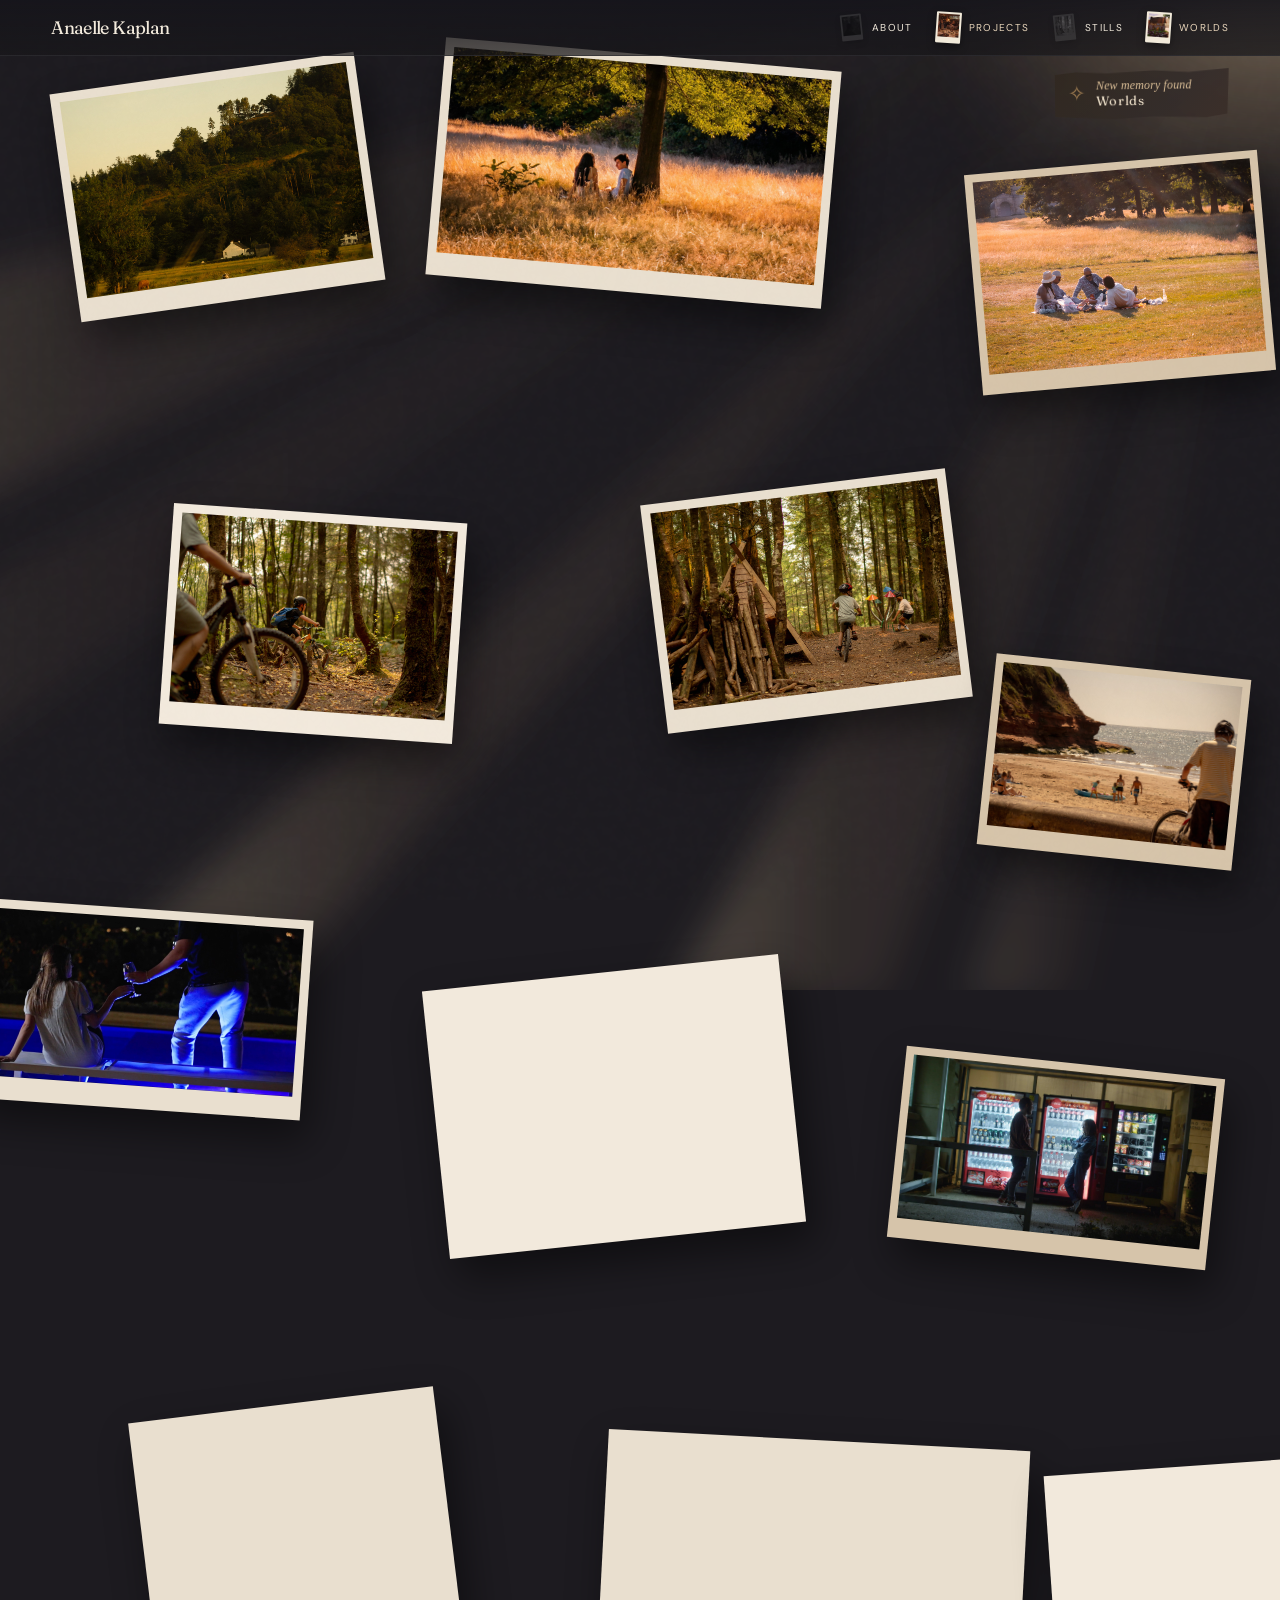
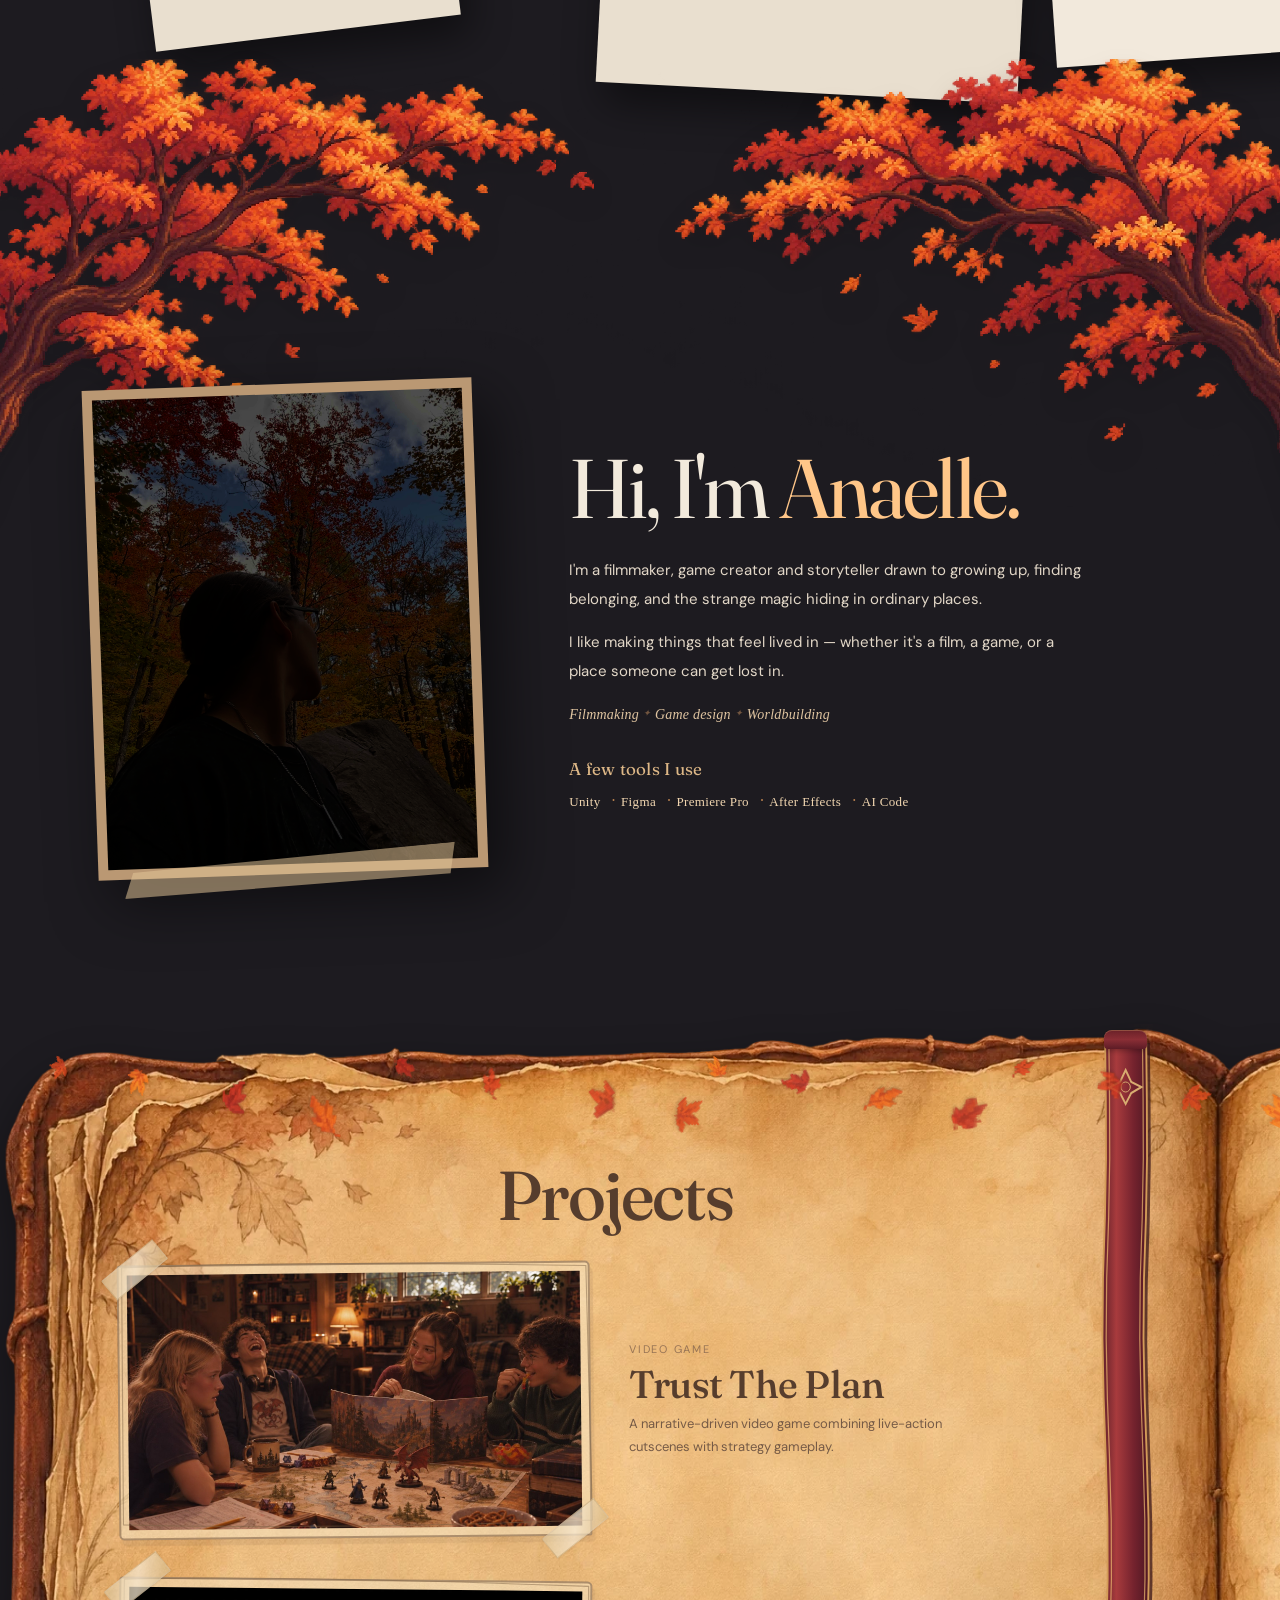
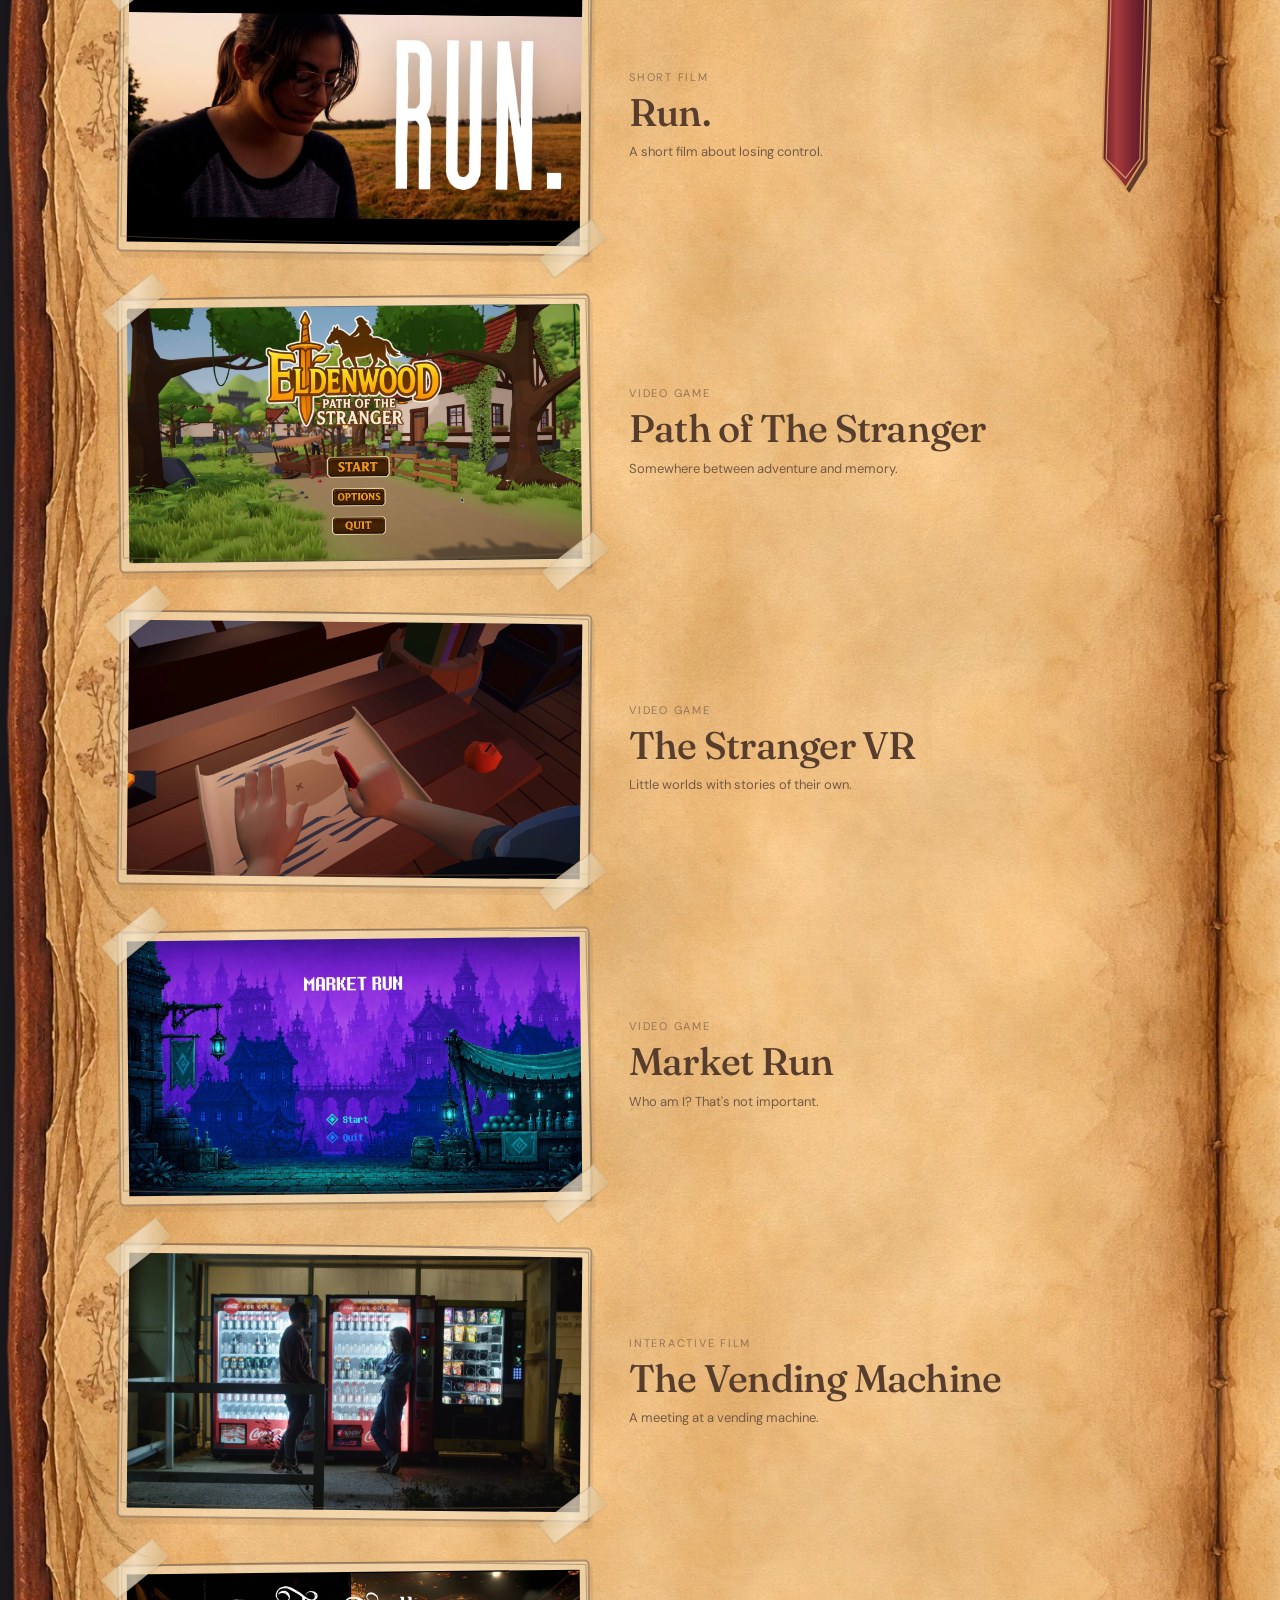
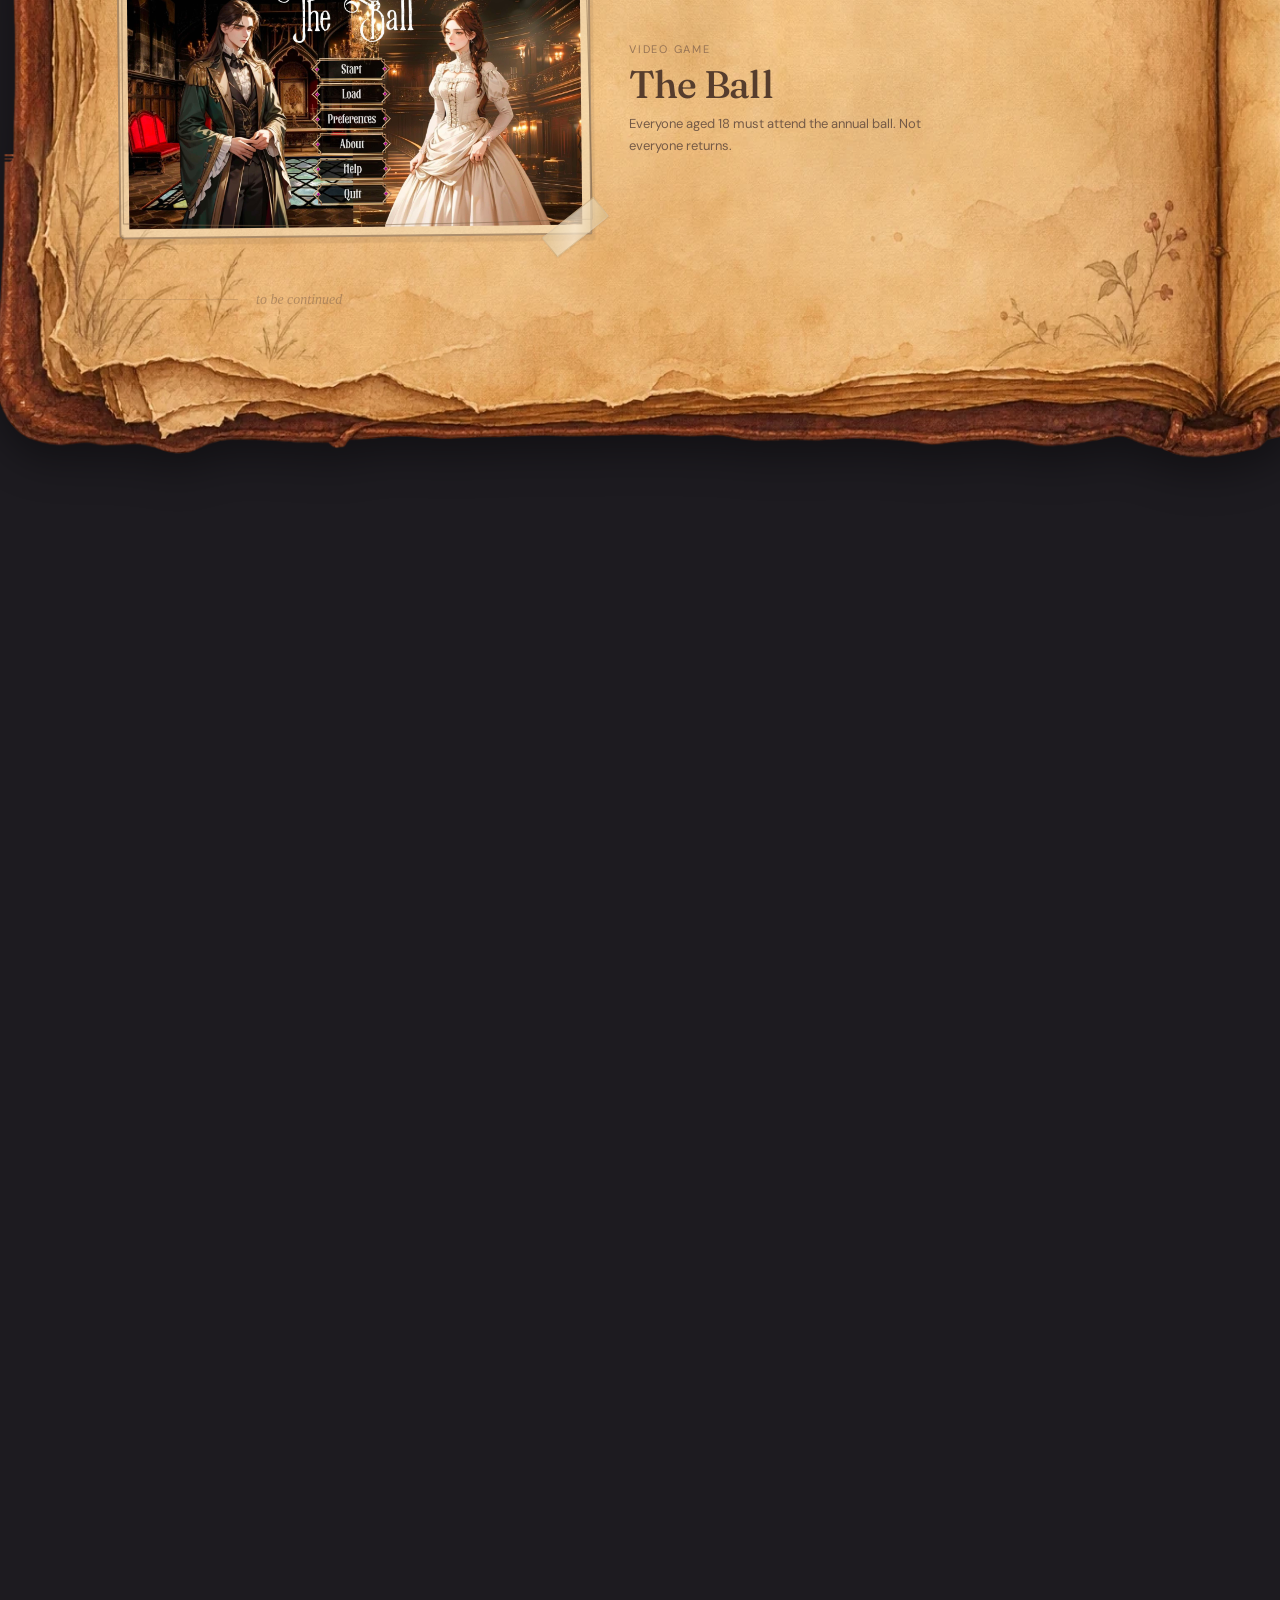
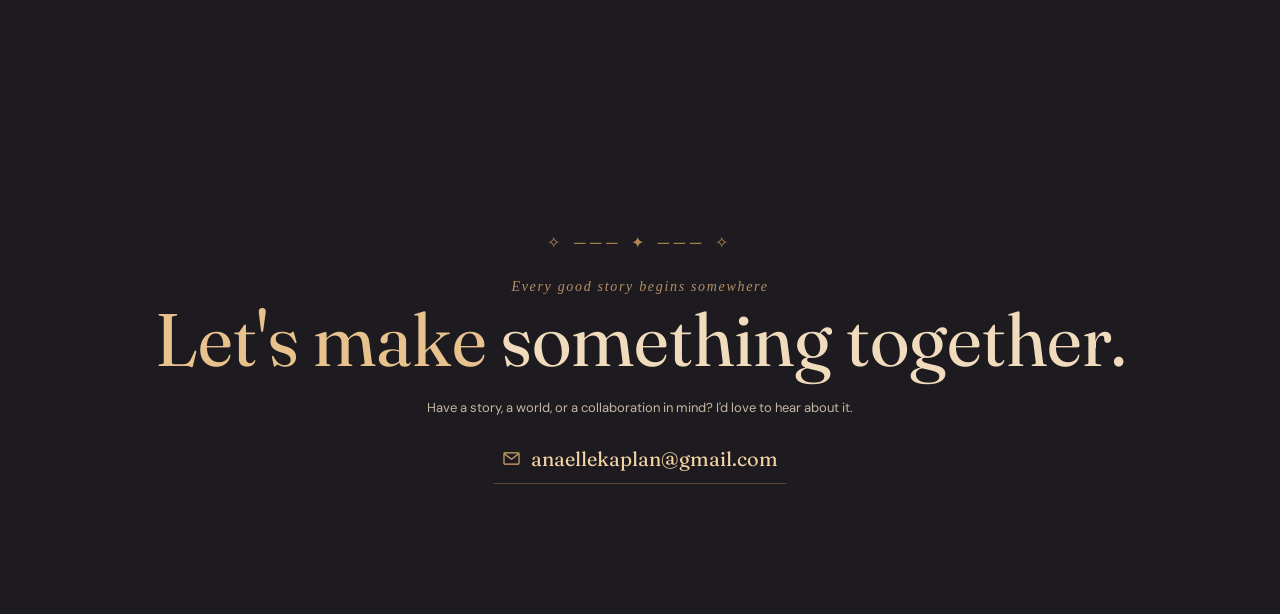
==== commit 0b2b6ab8: "Update index.html" ====
--- a/index.html
+++ b/index.html
@@ -389,7 +389,7 @@
 </section>
 <footer class="footer" id="contact"><div class="contact-kicker">Every good story begins somewhere</div><h2>Let's make <em>something new.</em></h2><p>Have a story, a world, or a collaboration in mind? I'd love to hear about it.</p>
     <a class="email-link" href="mailto:your-email@example.com?subject=Let's%20make%20something%20new"><svg viewBox="0 0 24 24" fill="none" stroke-width="1.5"><rect x="2.5" y="5" width="19" height="14" rx="1"/><path d="M3 6l9 7 9-7"/></svg><span>your-email@example.com</span></a>
-    <p class="footer-note">Portfolio concept · placeholder imagery & contact</p></footer>
+
 <div class="overlay" id="overlay" role="dialog" aria-modal="true" aria-label="Image or project detail">
   <div class="overlay-panel"><button class="overlay-close" id="close-overlay" aria-label="Close">×</button><img id="overlay-image" alt="Expanded artwork"><div class="popup-info"><h3 id="overlay-title"></h3><p id="overlay-text"></p></div></div>
 </div>
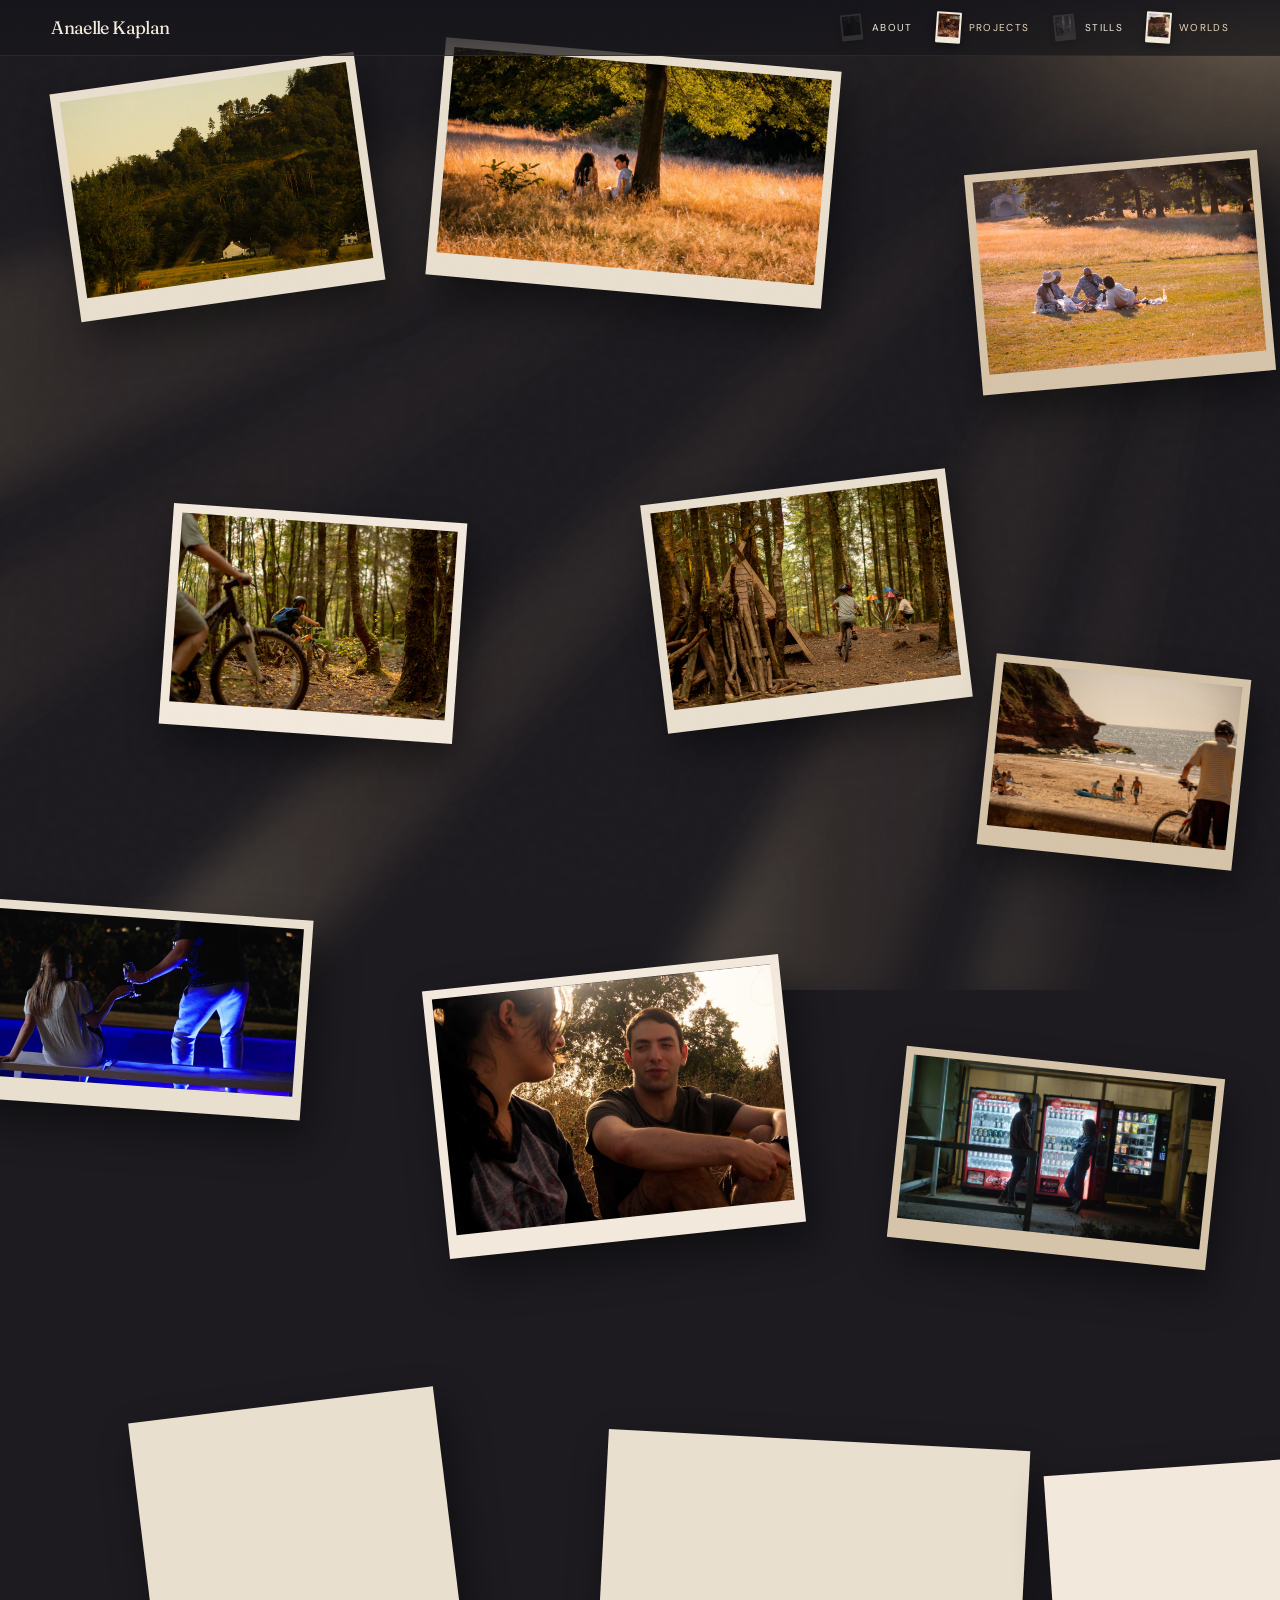
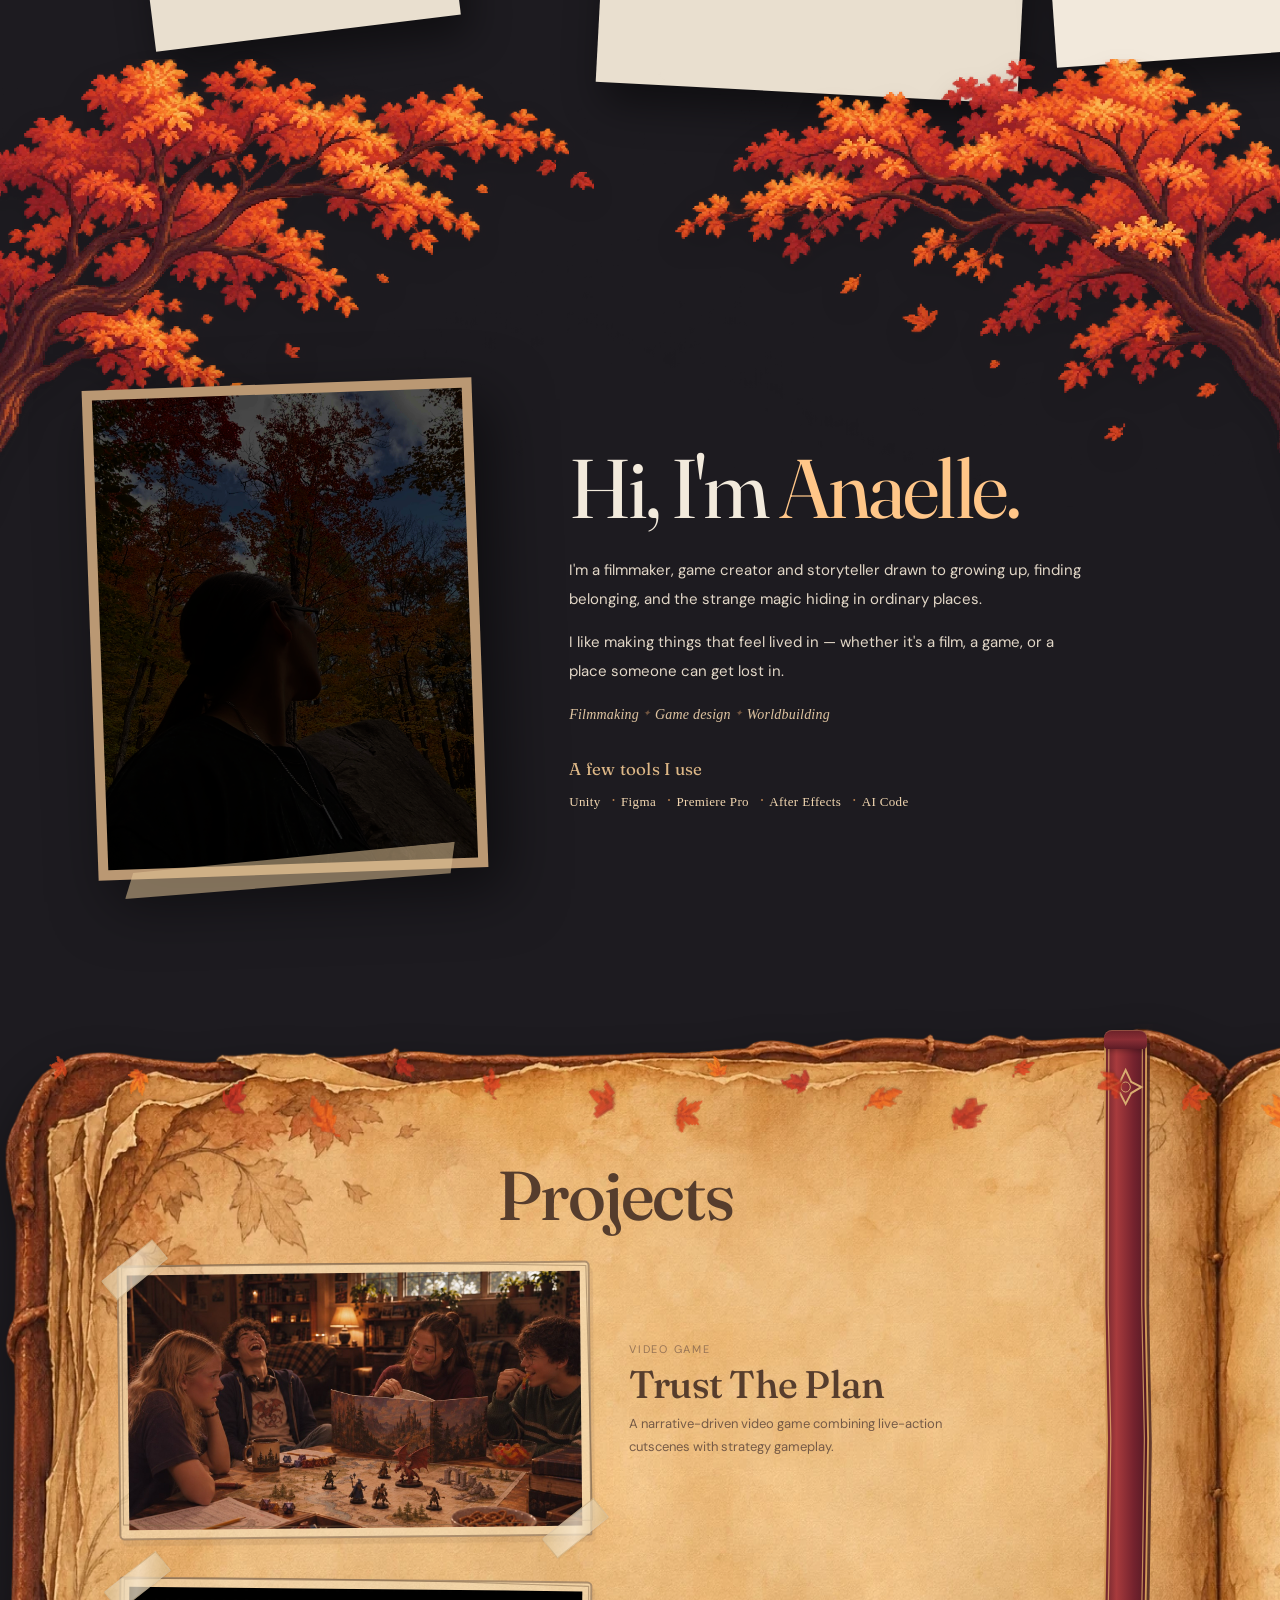
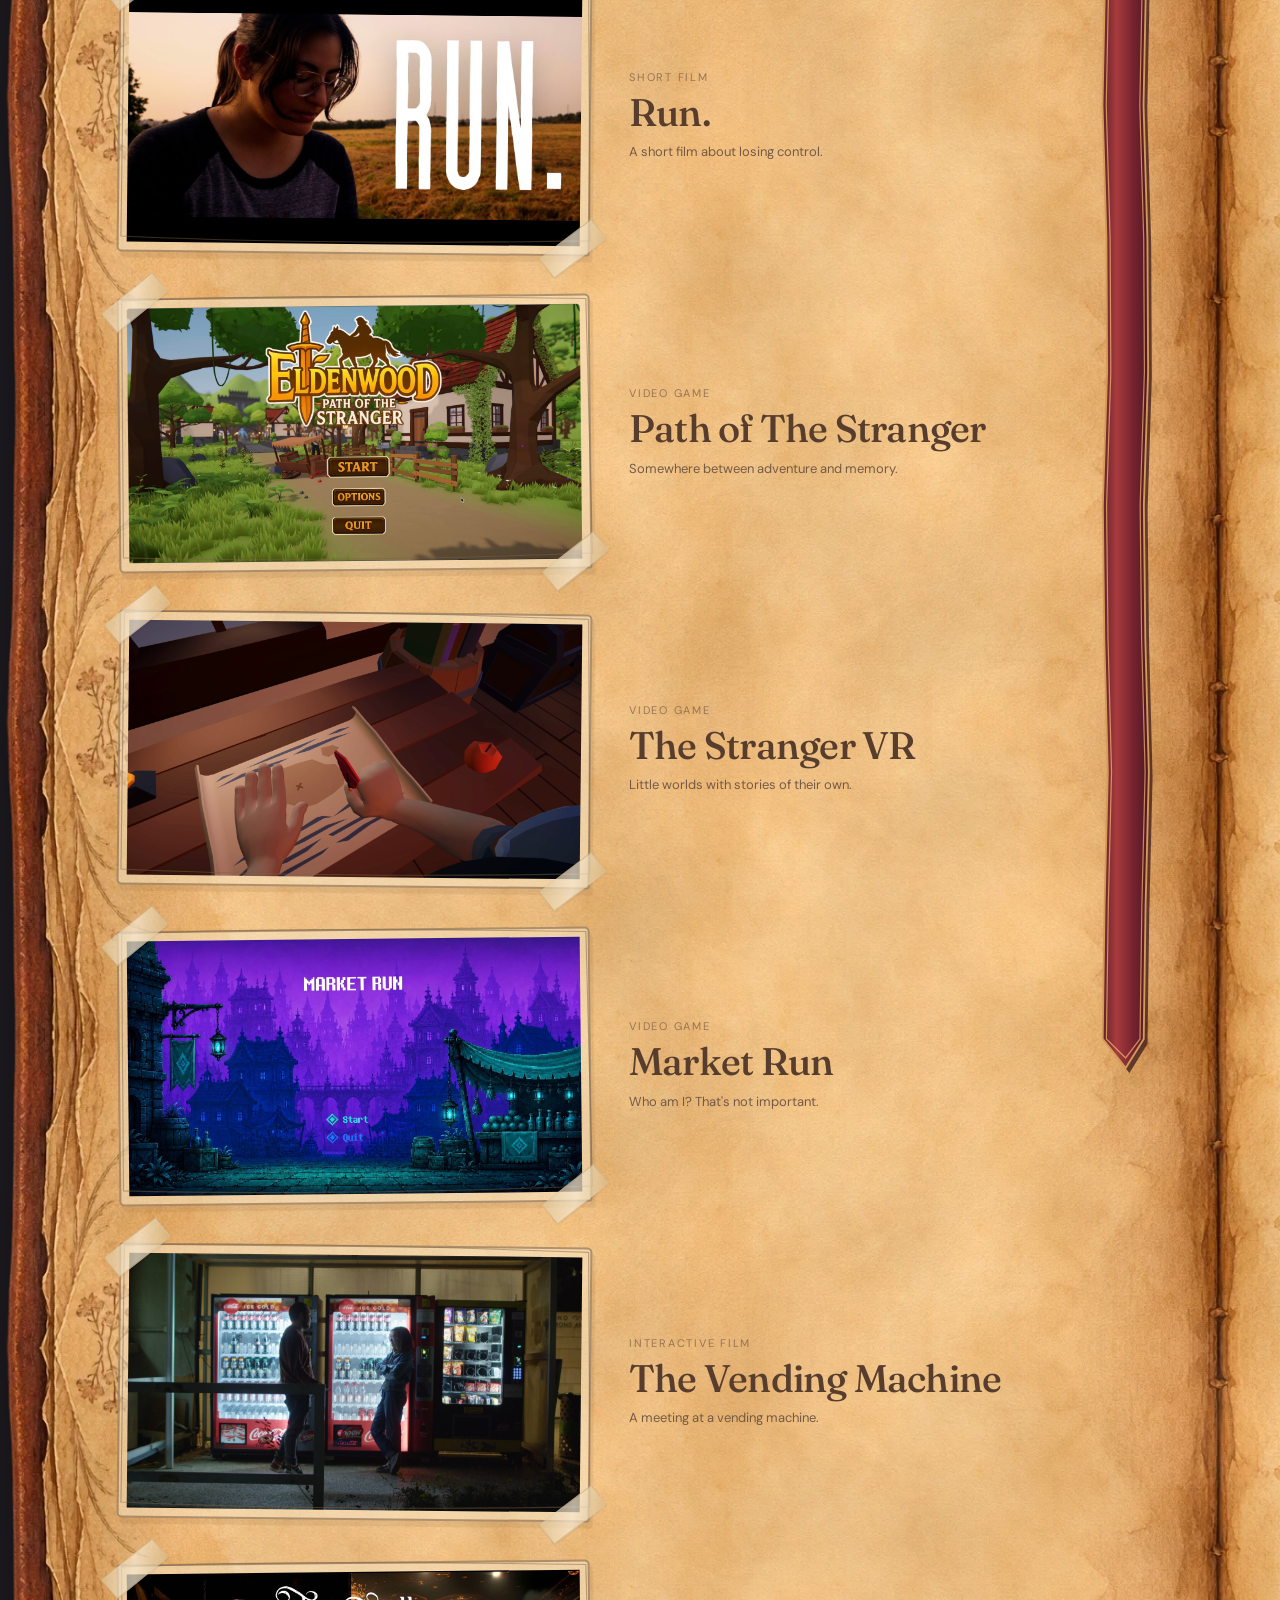
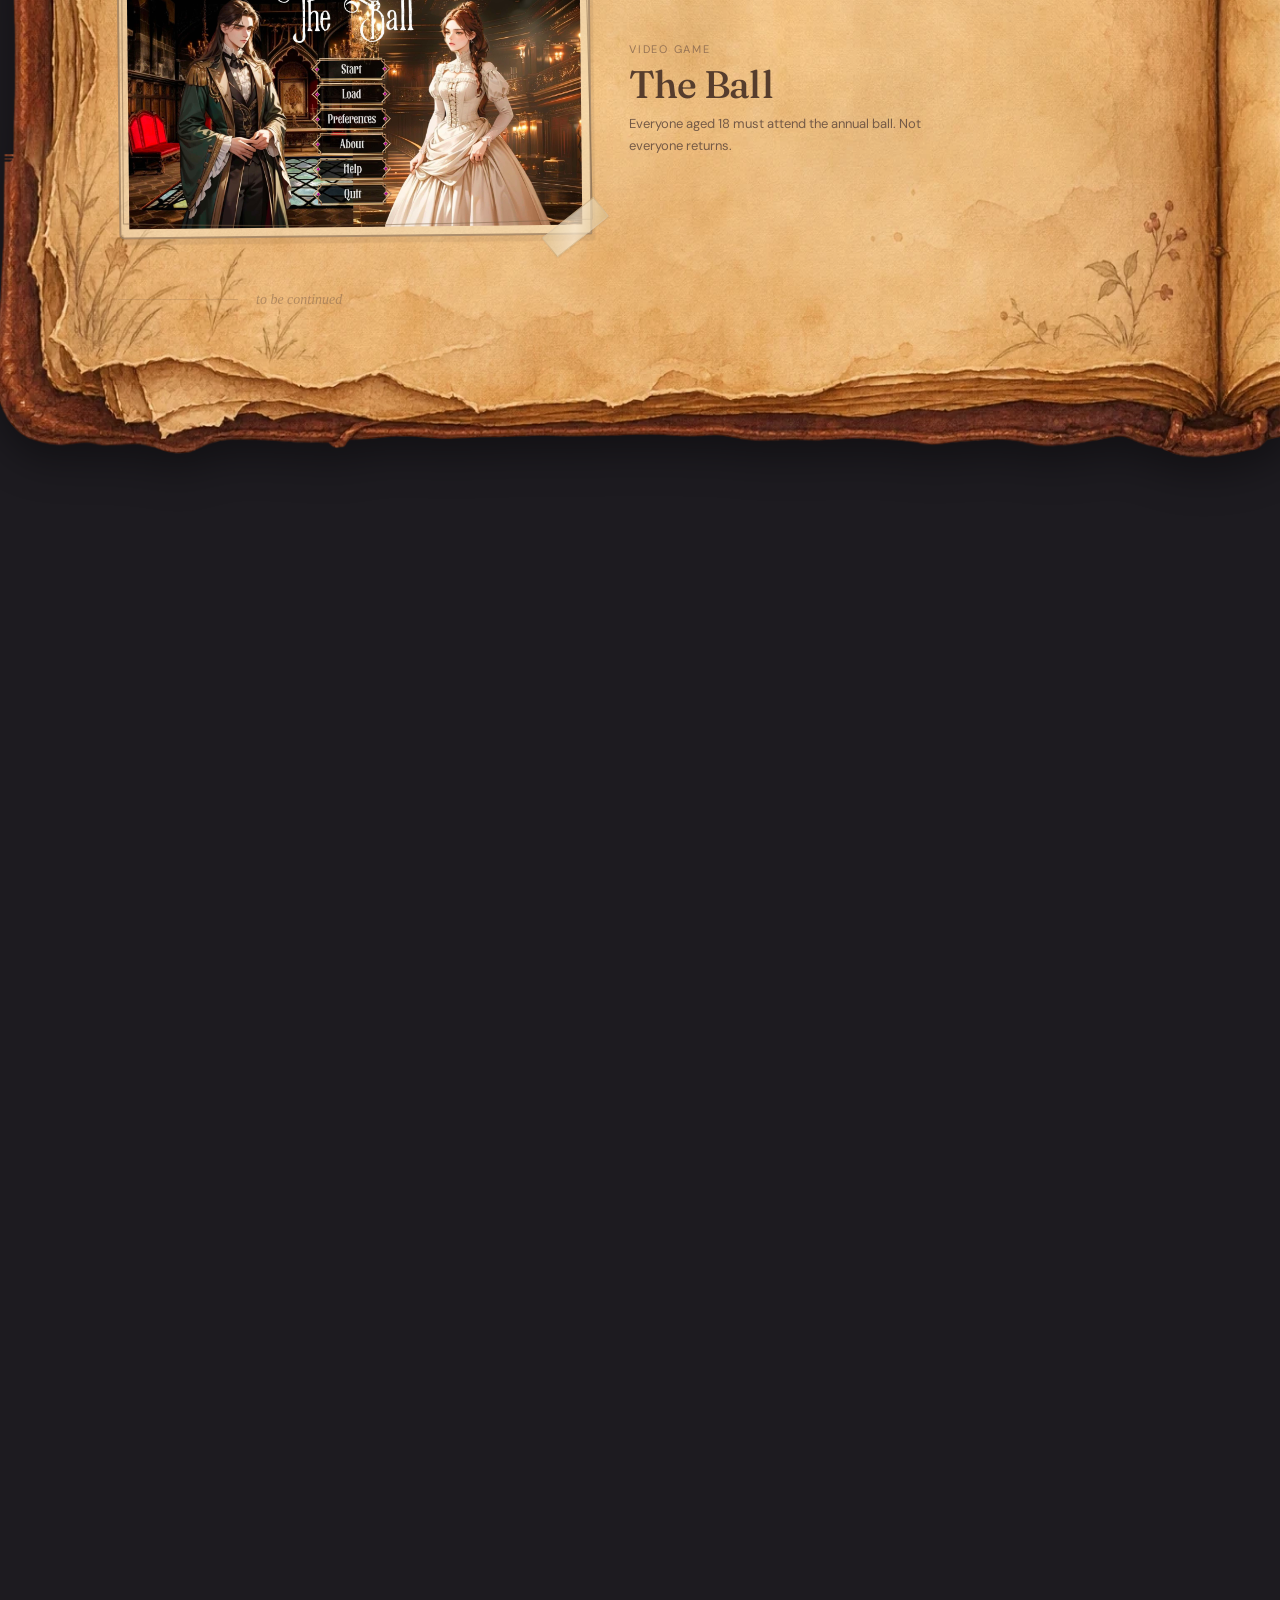
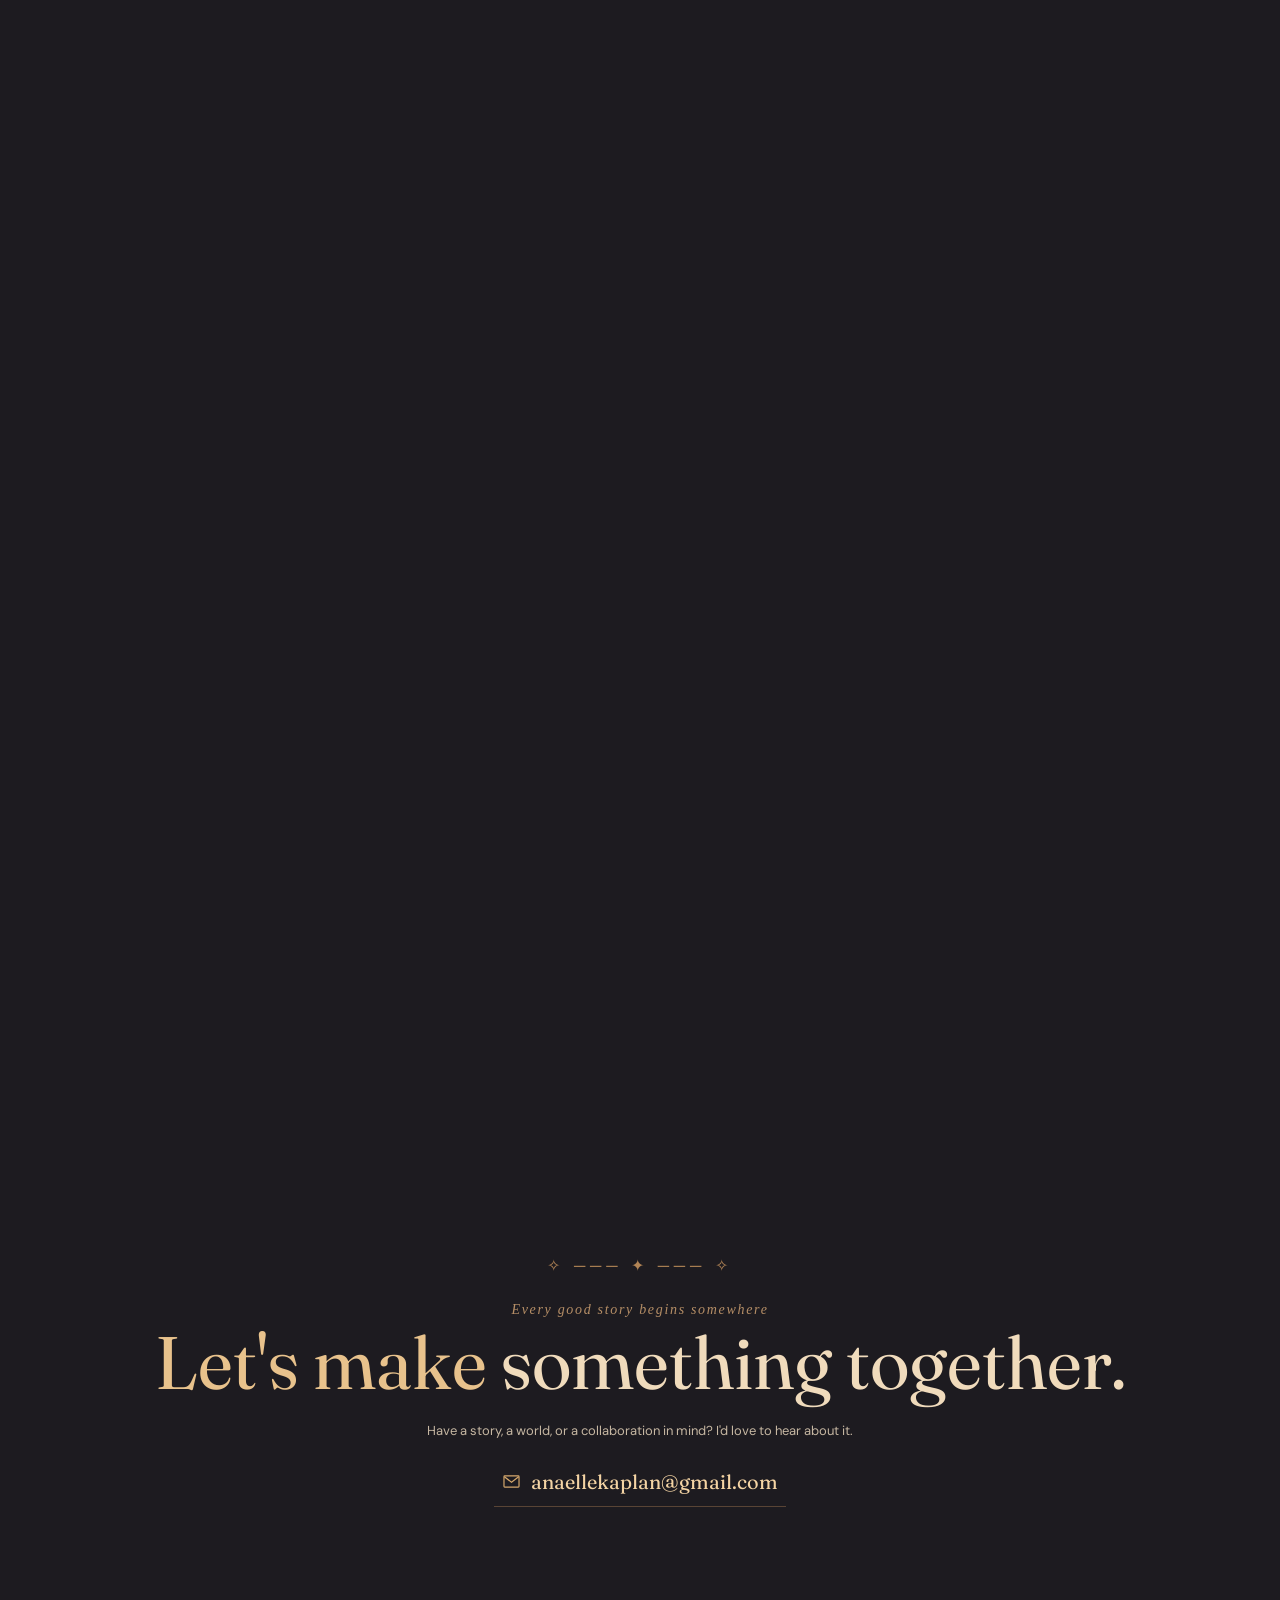
==== commit 108eec4e: "Update index.html" ====
--- a/index.html
+++ b/index.html
@@ -283,6 +283,11 @@
 }
 @media(max-width:980px) { .masonry:not(.justified-gallery) {columns: 2;} }
 @media(max-width:520px) { .masonry:not(.justified-gallery) {columns: 1;} }
+/* PROJECT PAGE RAYS -- paste at the END of project.css */
+.light-layer::before {
+  background-image: url('../assets/light_rays_soft.webp');
+}
+
 </style>
 </head>
 <body>
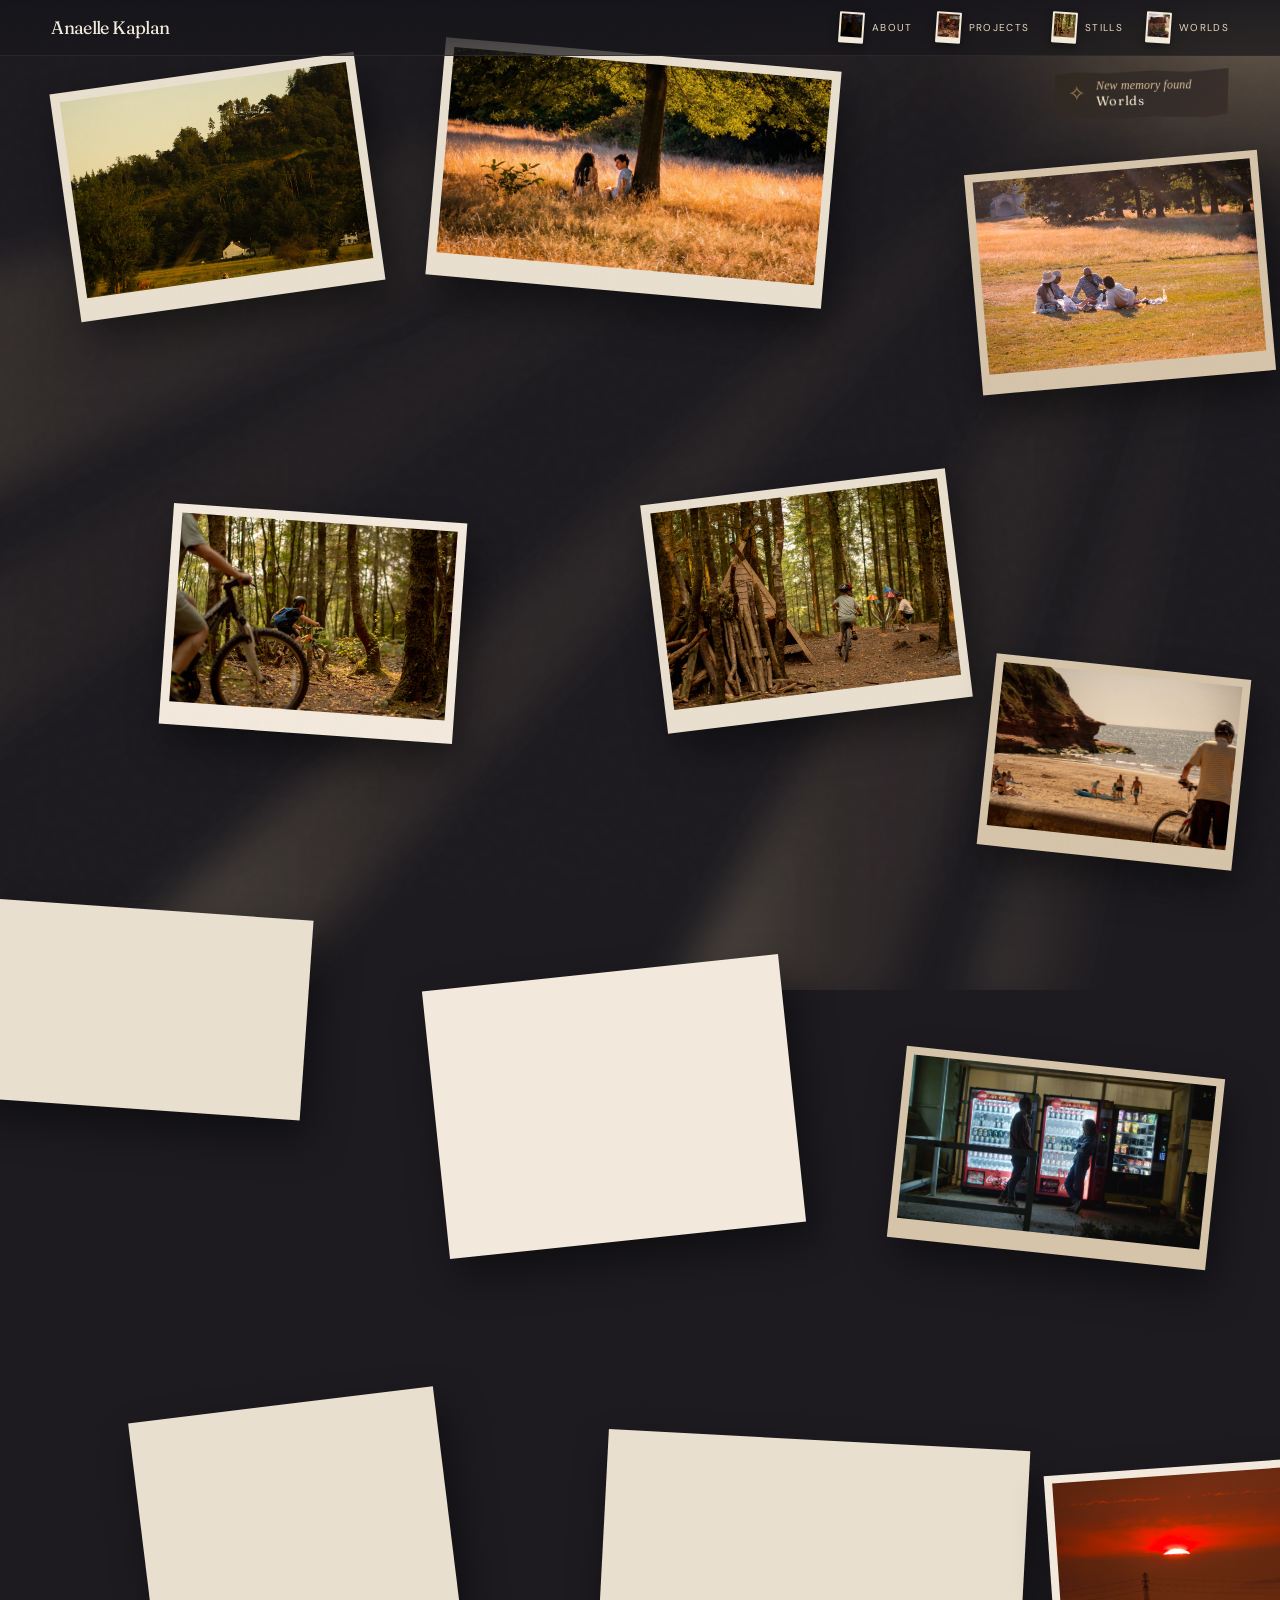
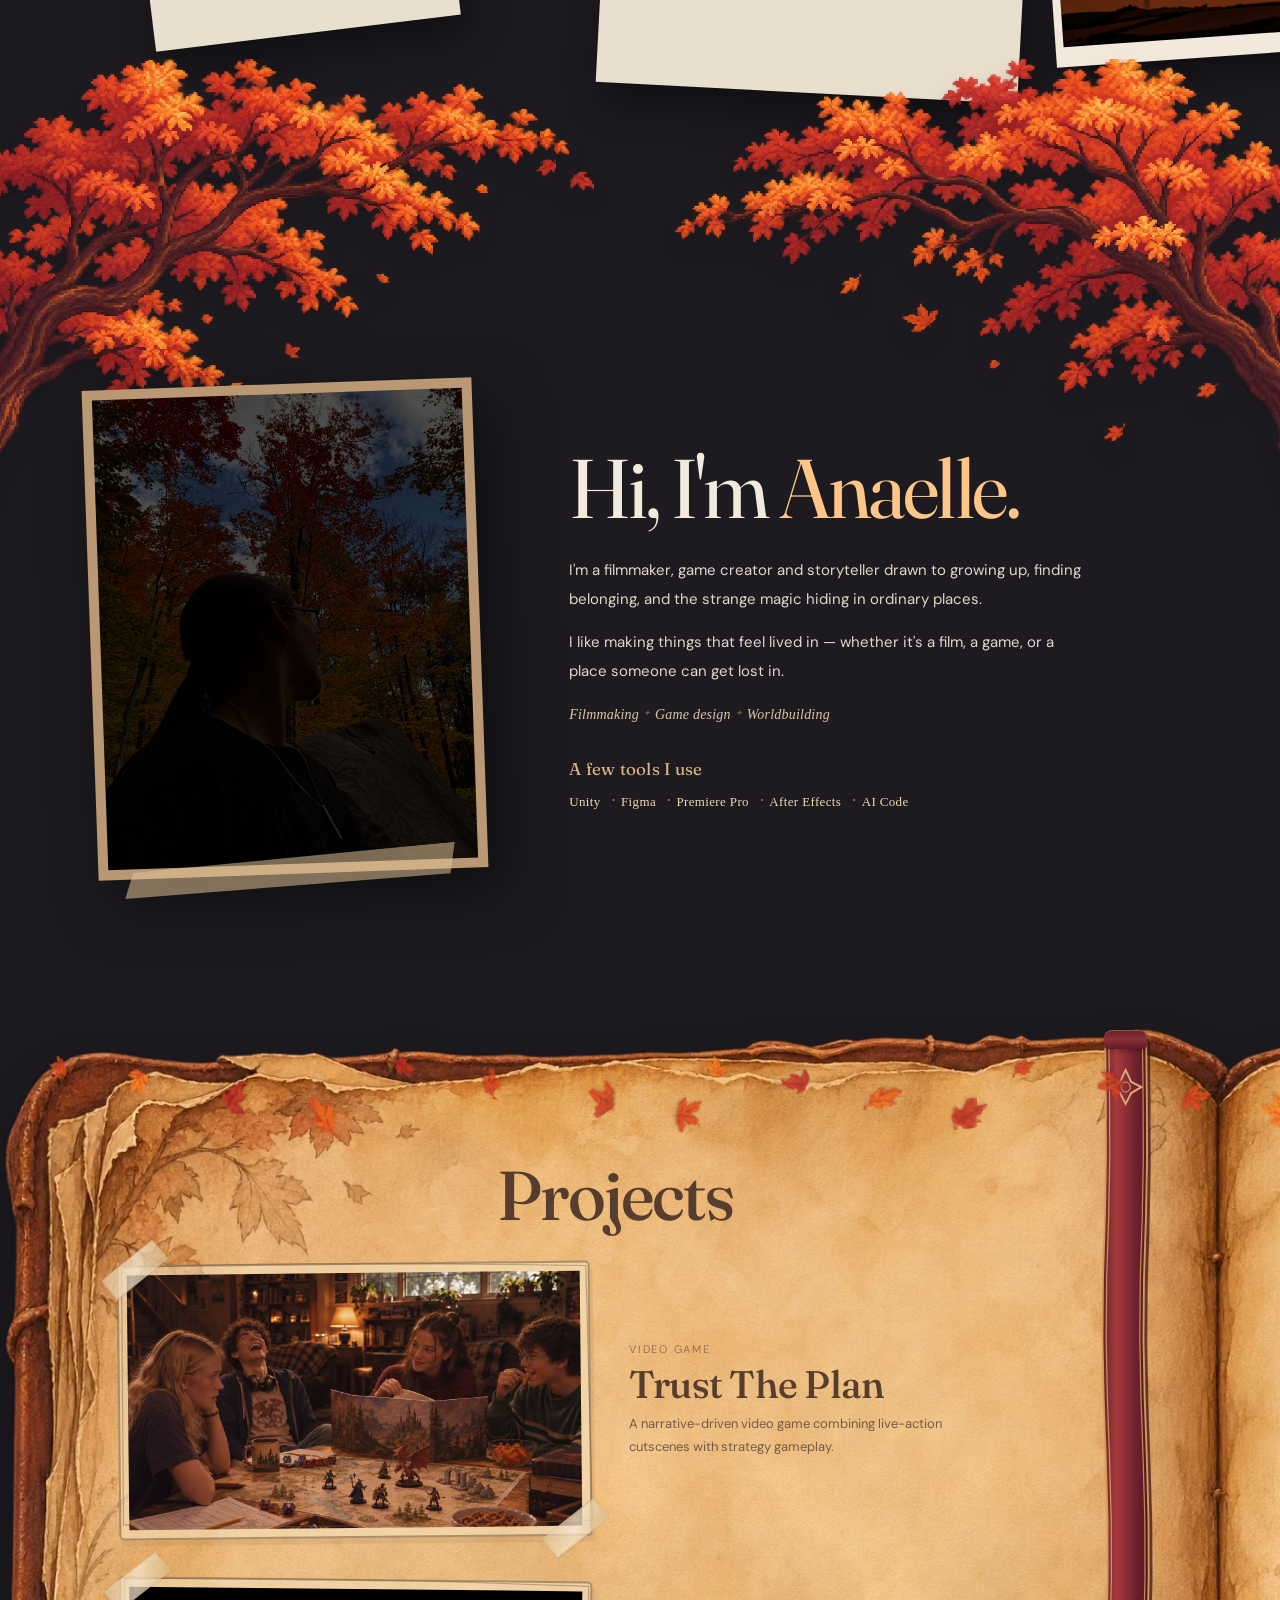
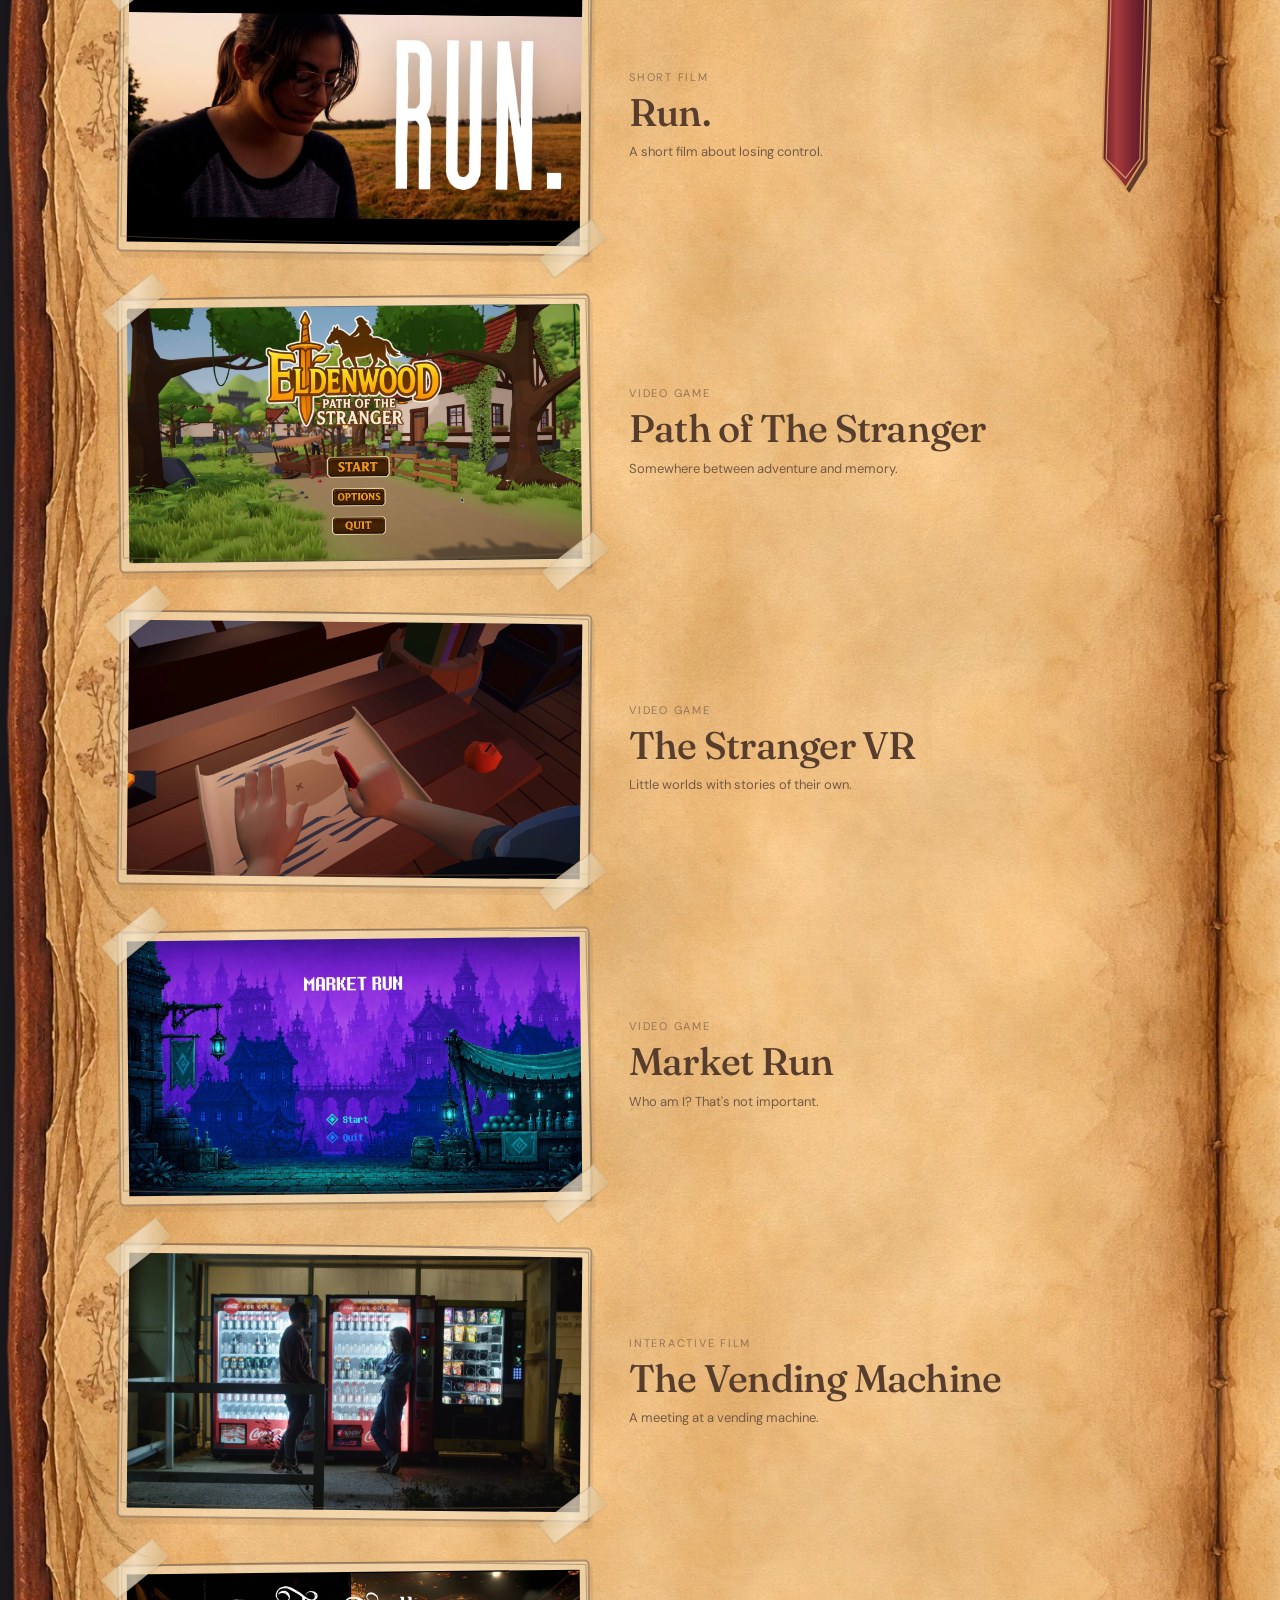
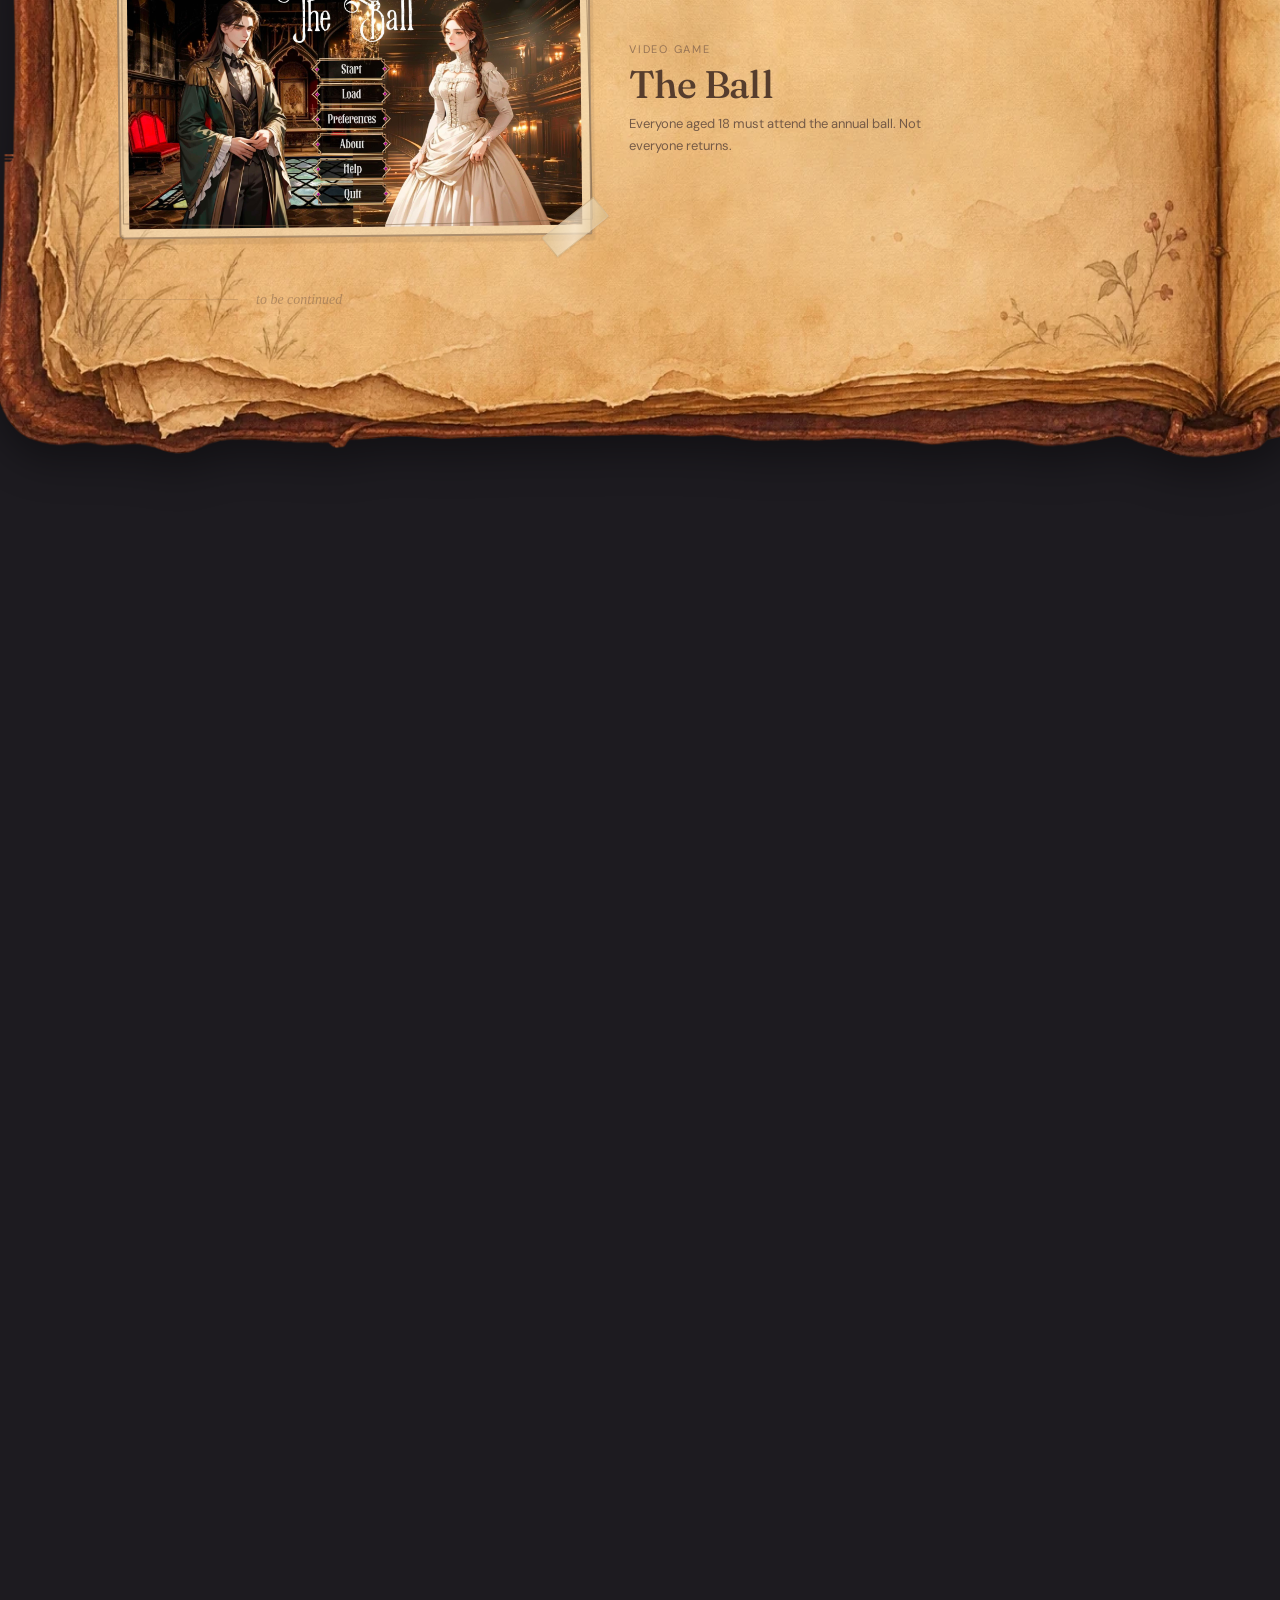
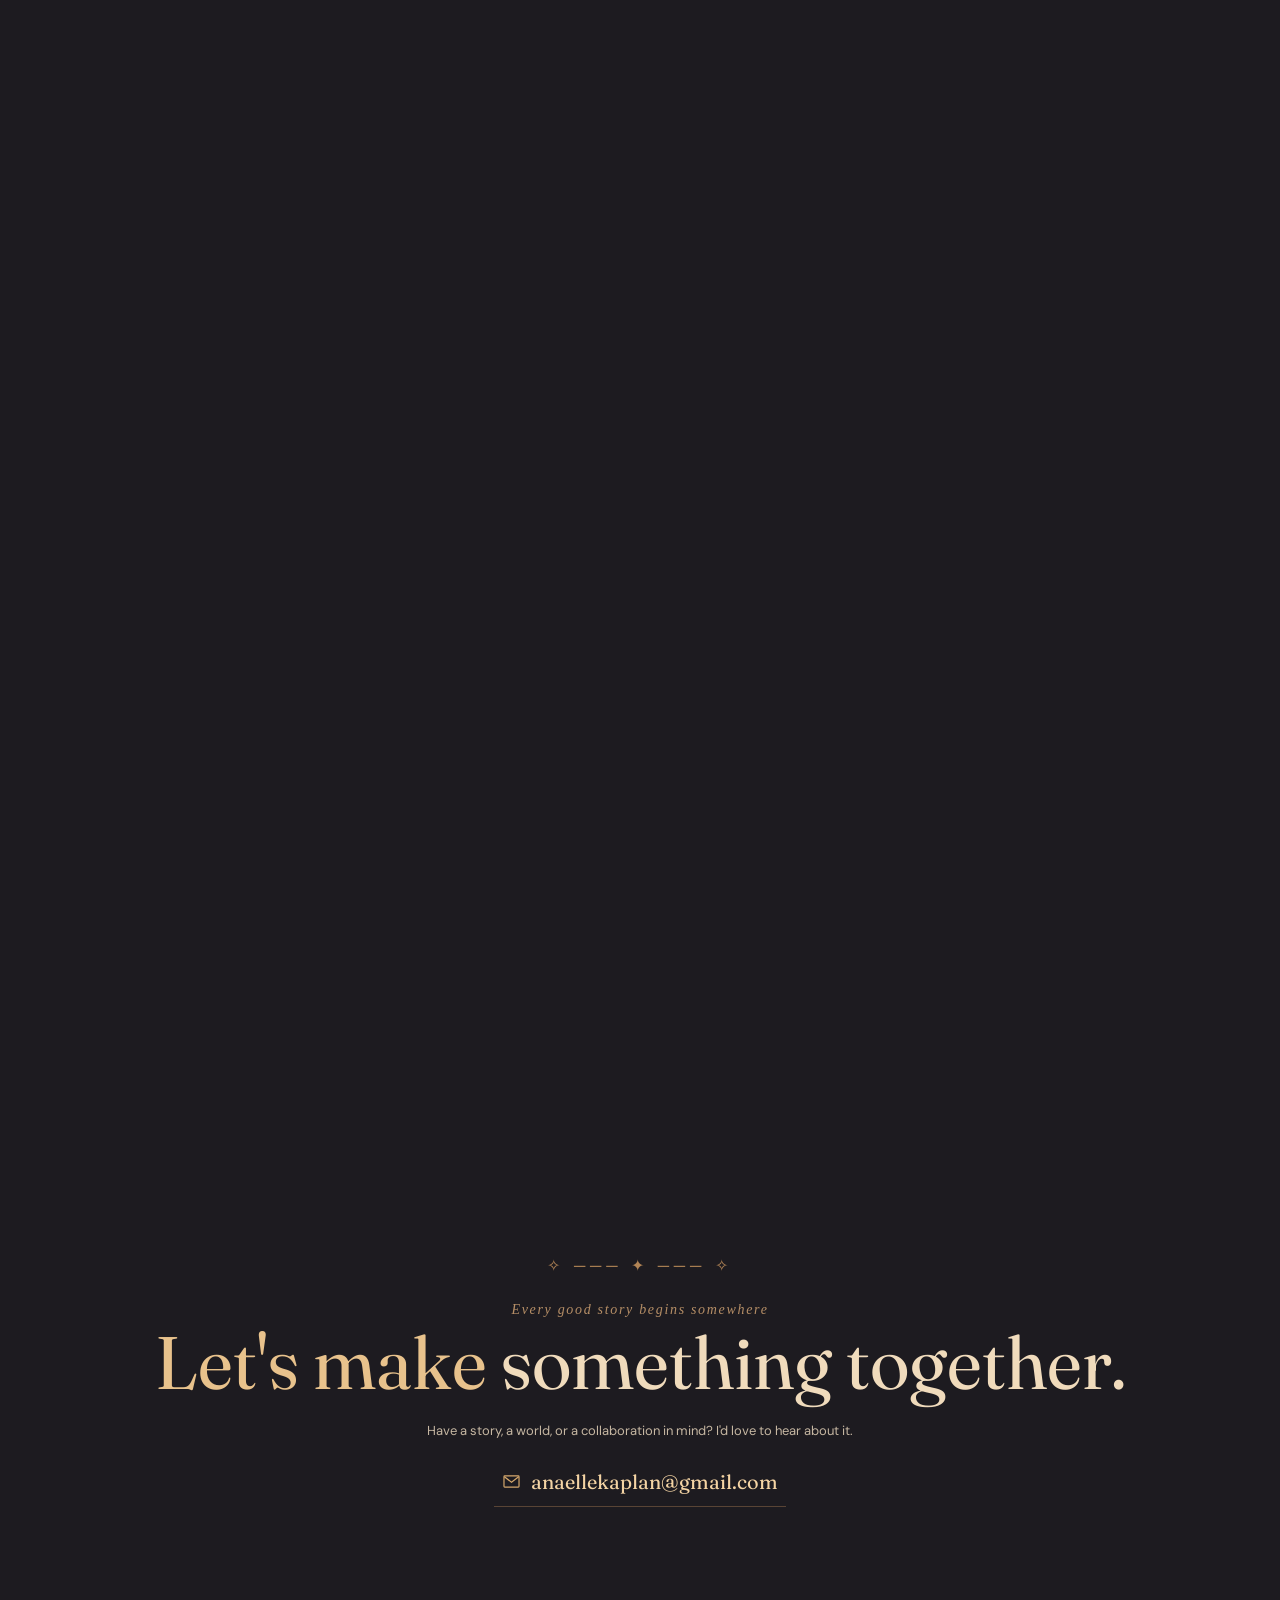
==== commit d498c9ba: "Update index.html" ====
--- a/index.html
+++ b/index.html
@@ -4,7 +4,7 @@
   <meta charset="UTF-8" />
   <meta name="viewport" content="width=device-width, initial-scale=1" />
   <meta name="theme-color" content="#1b1b20" />
-  <title>Anaelle Kaplan — Stories, Stills & Worlds</title>
+  <title>Anaelle Kaplan | Film & Game Design</title>
   <link rel="preconnect" href="https://fonts.googleapis.com">
   <link rel="preconnect" href="https://fonts.gstatic.com" crossorigin>
   <link href="https://fonts.googleapis.com/css2?family=DM+Sans:wght@400;500;600;700&family=Fraunces:opsz,wght,SOFT,WONK@9..144,400,0,1;9..144,500,0,1;9..144,600,0,1&display=swap" rel="stylesheet">
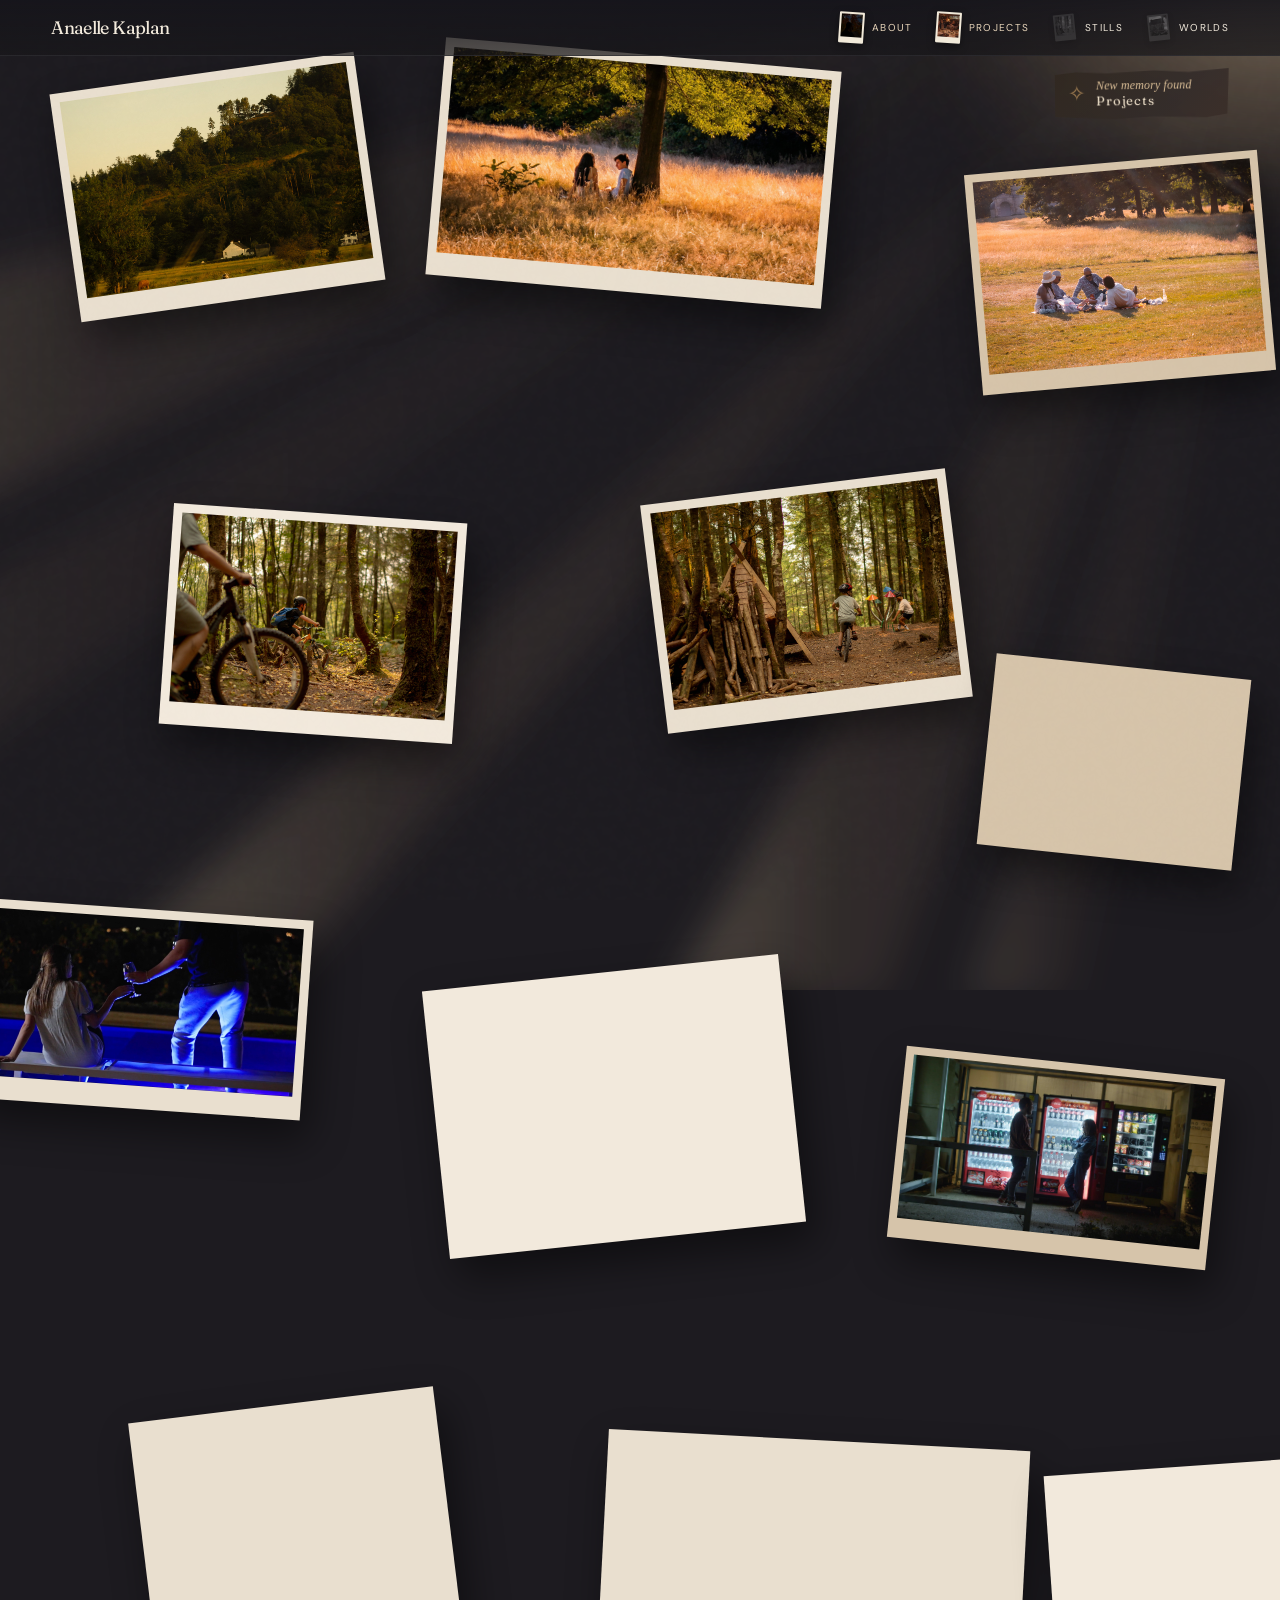
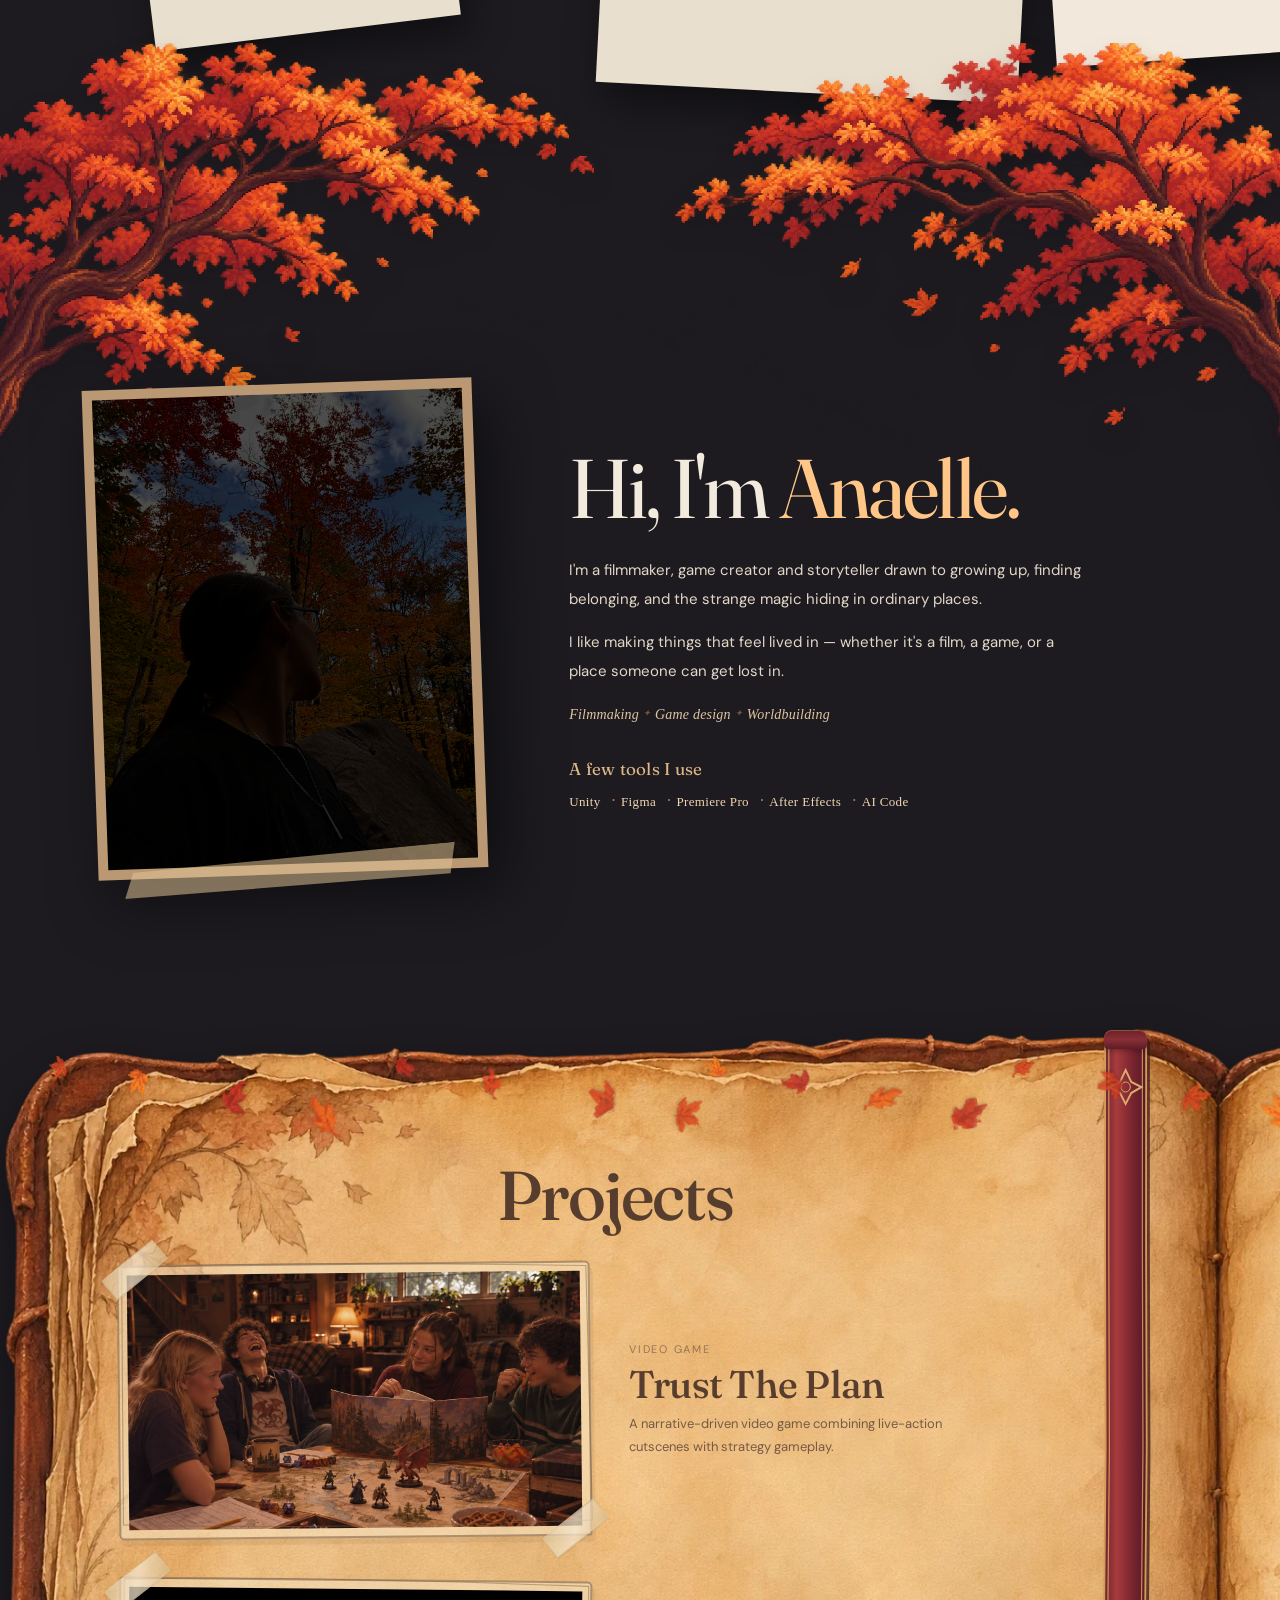
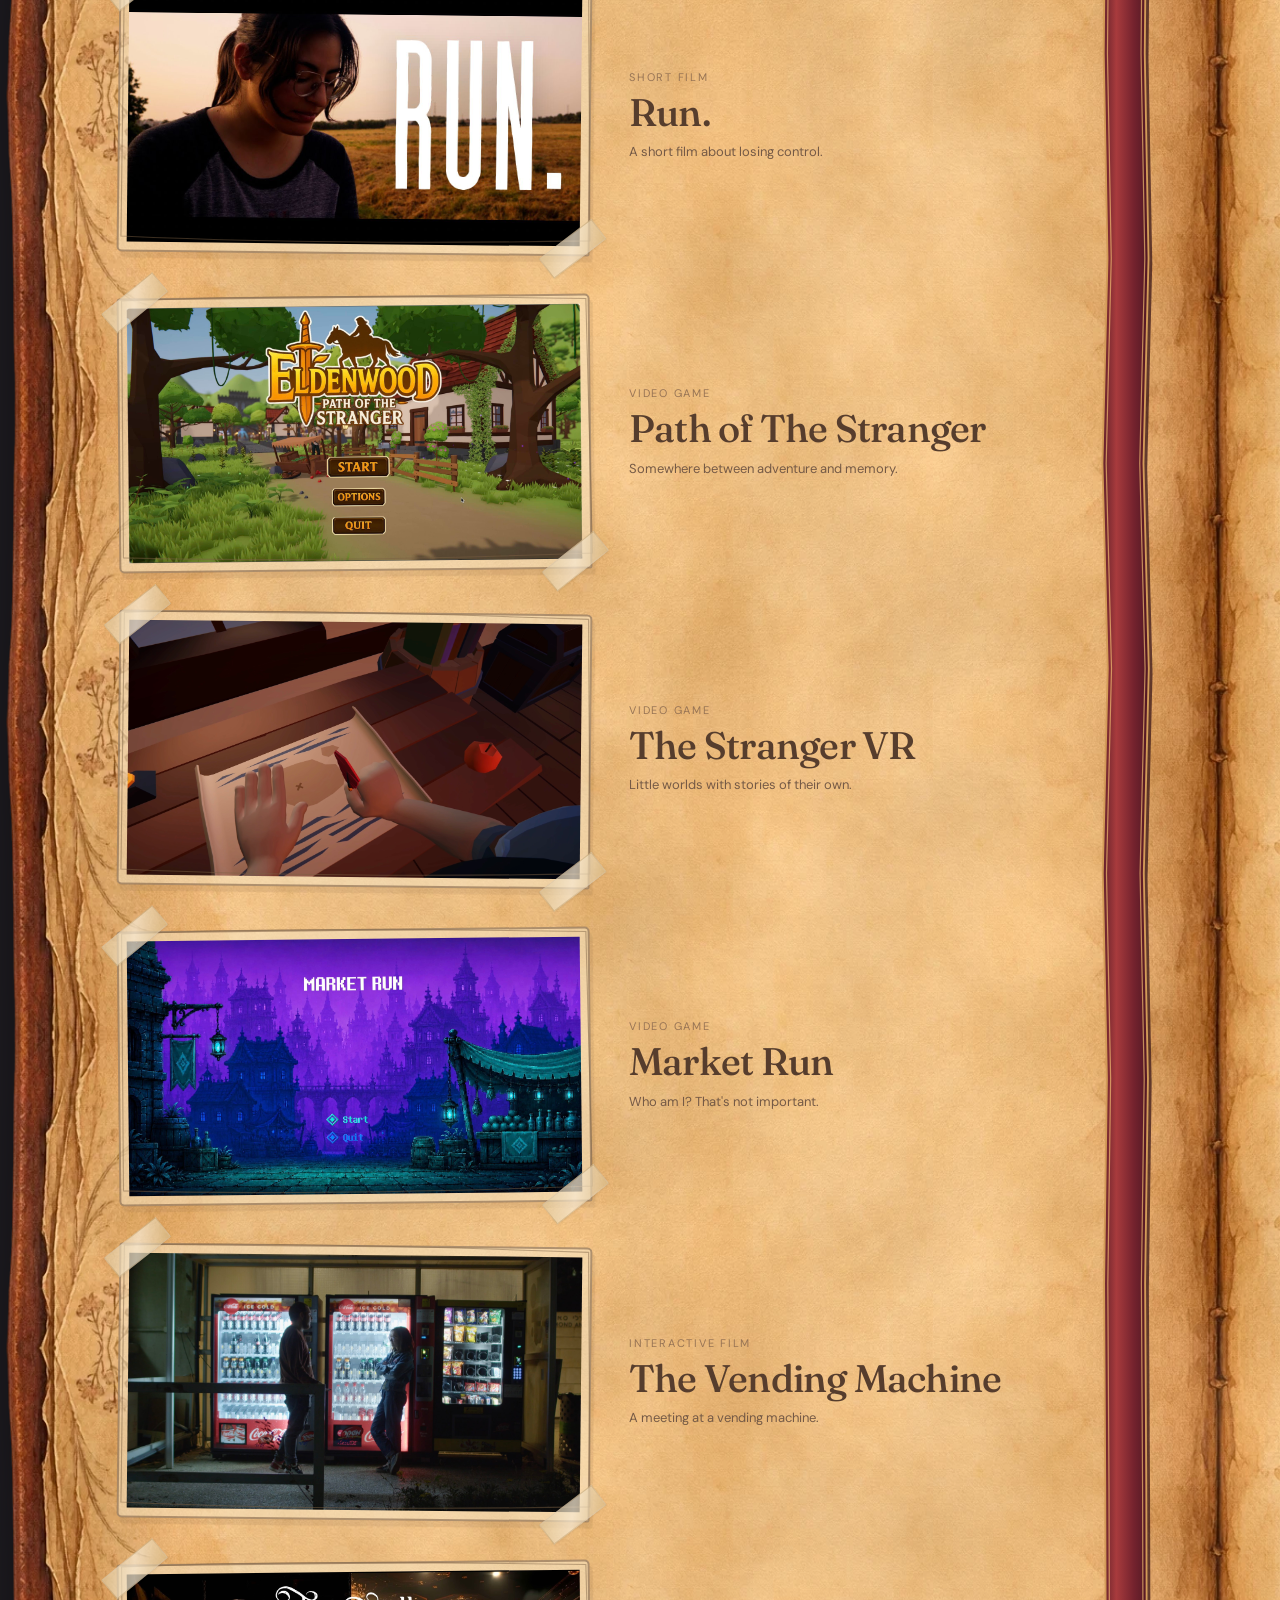
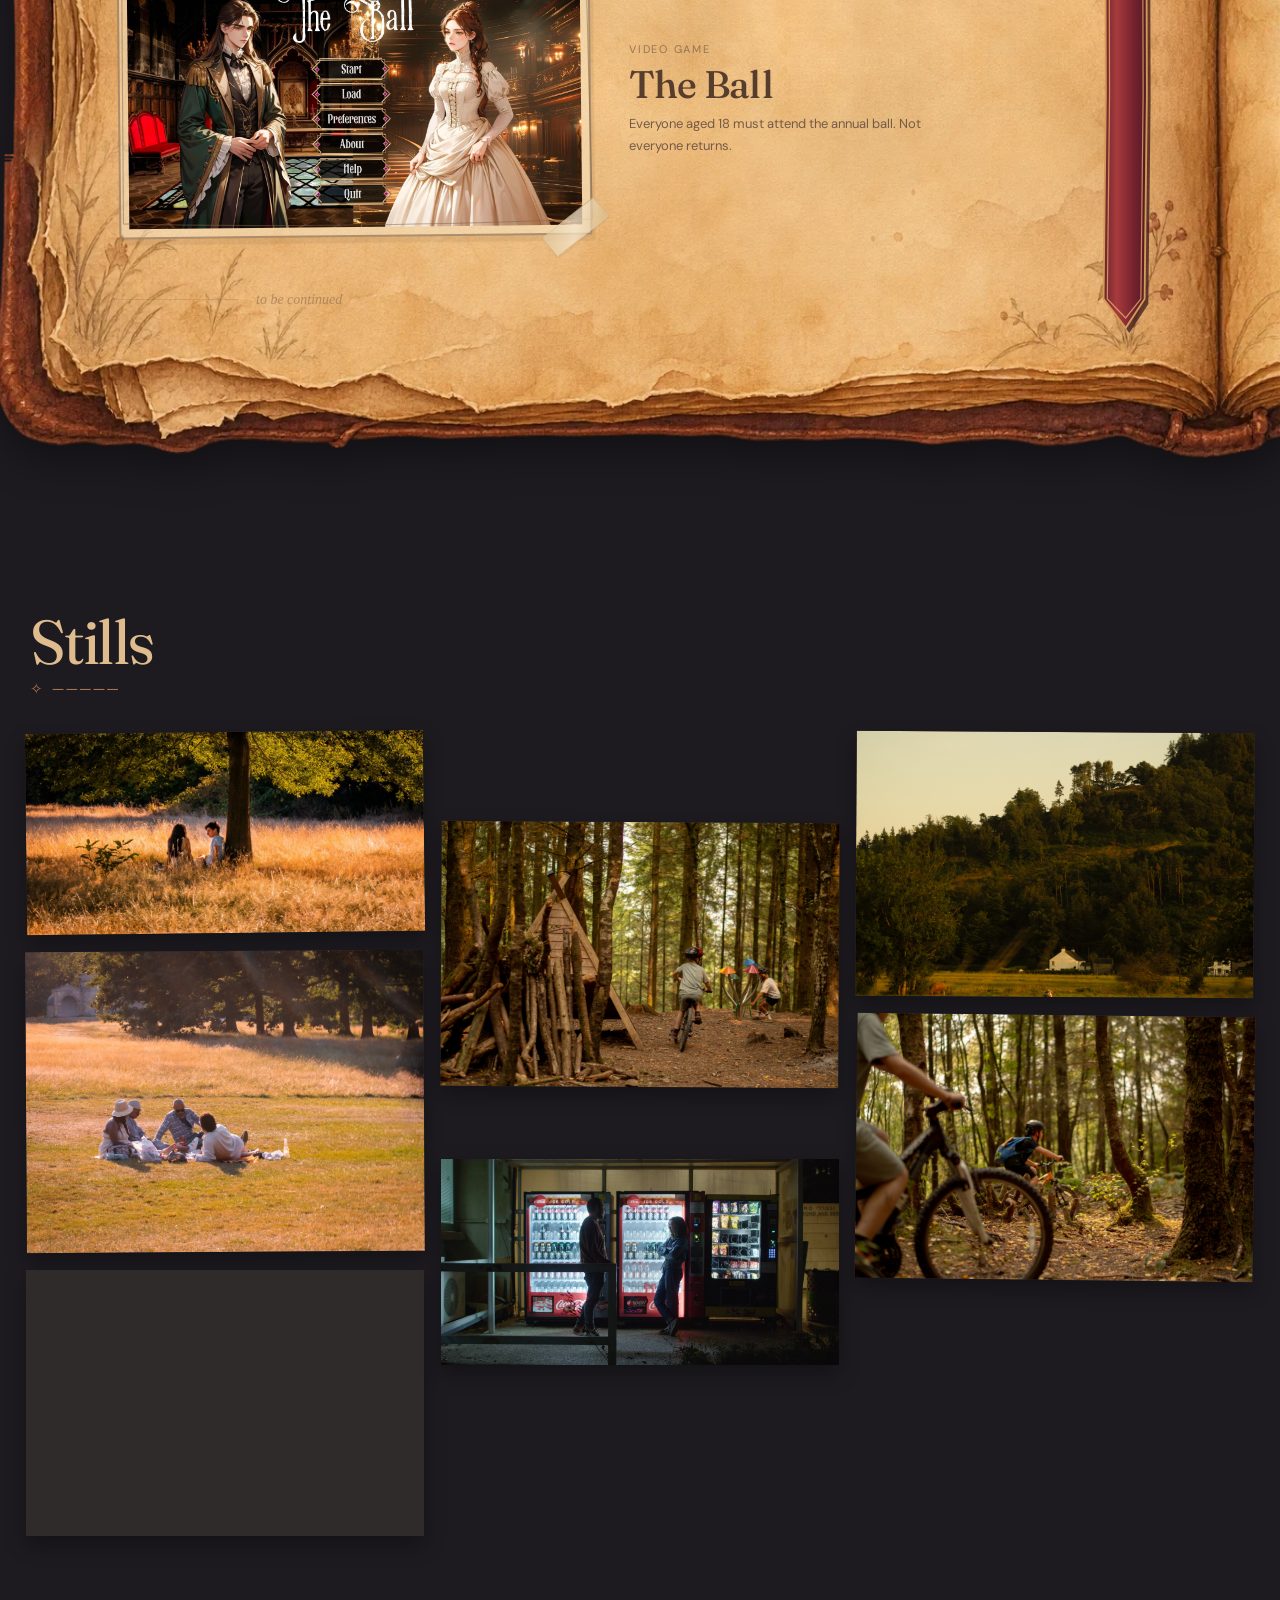
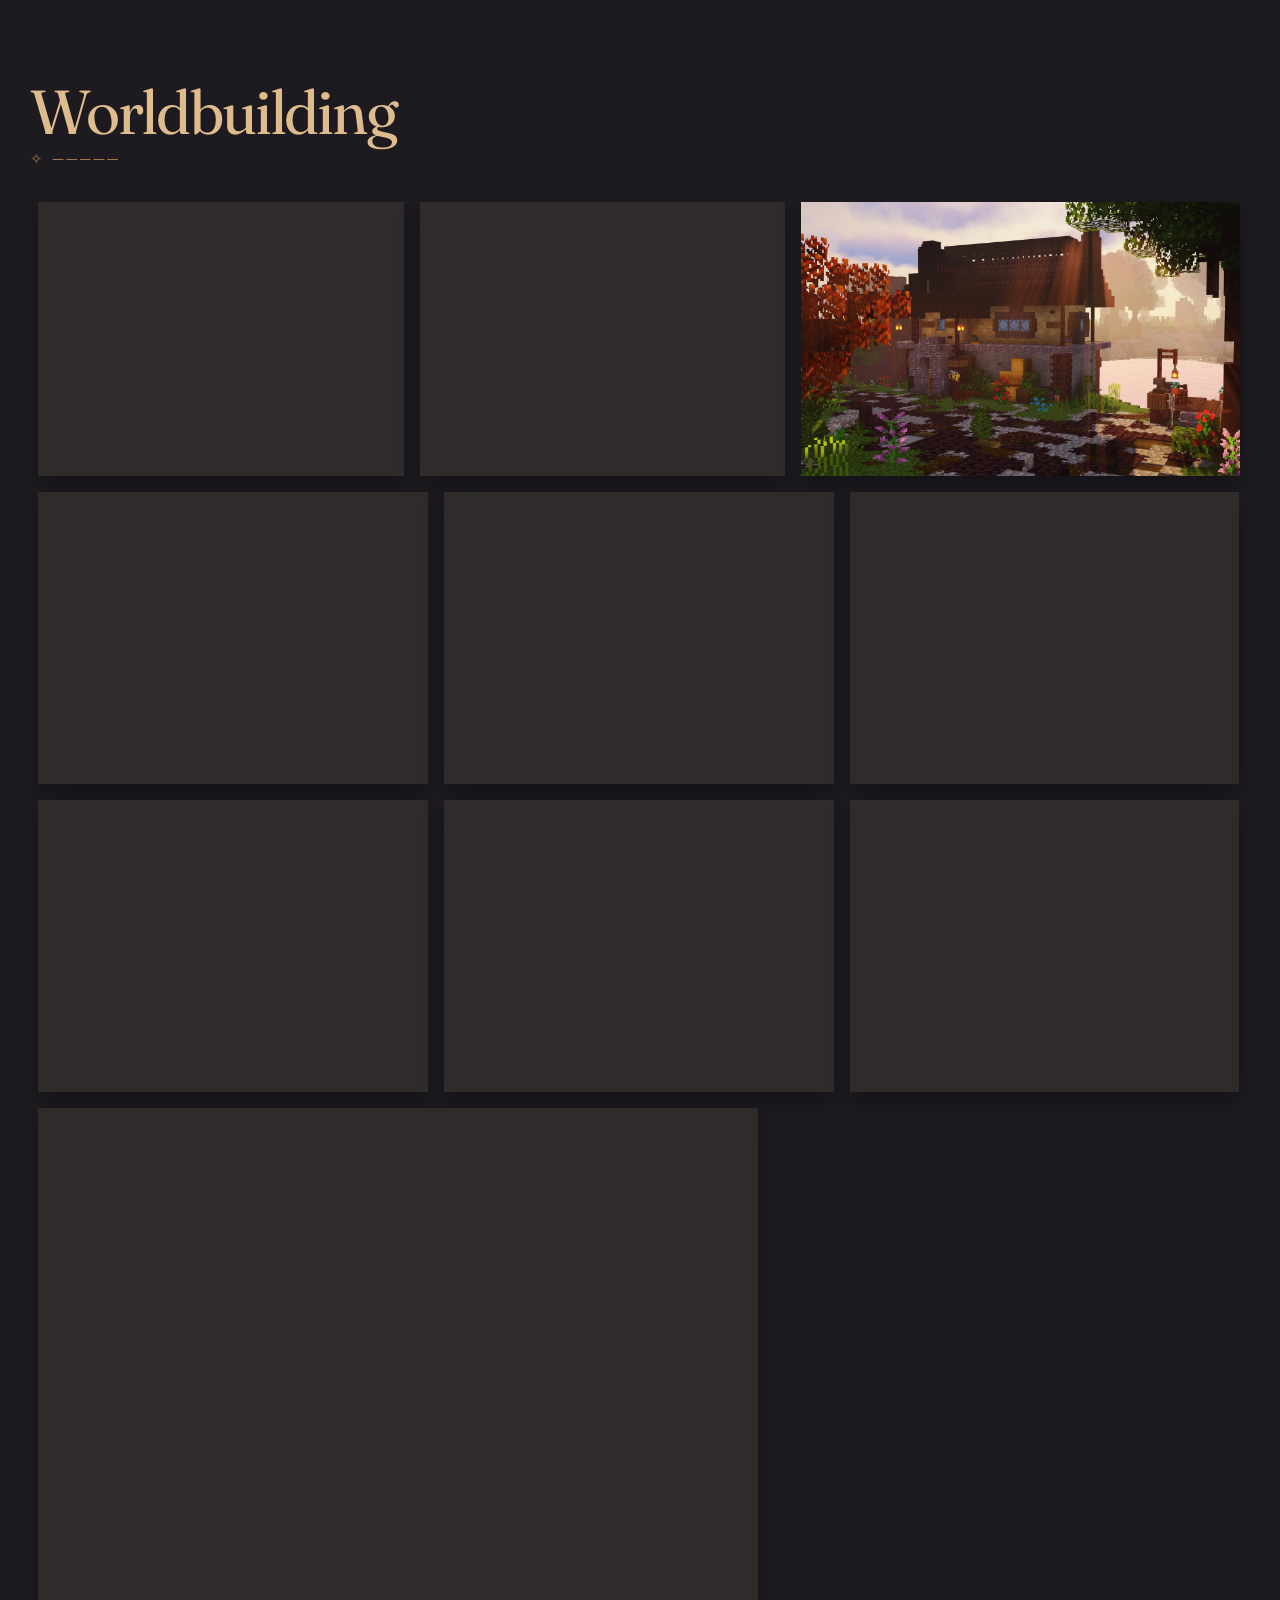
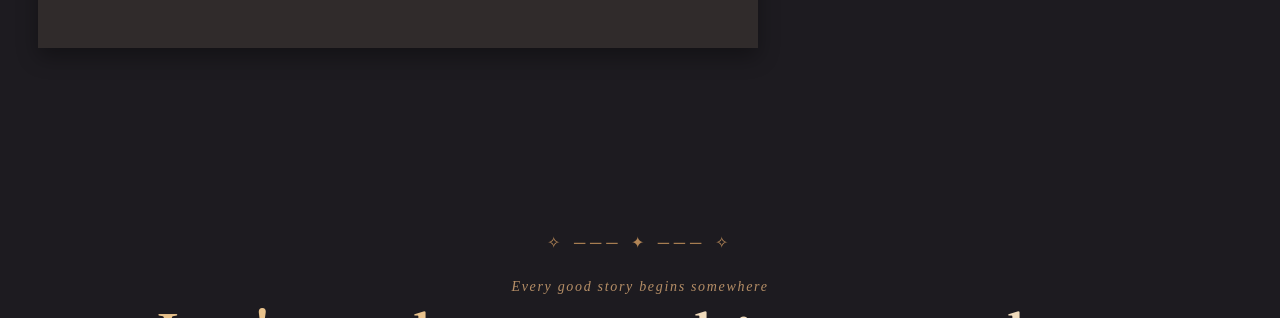
==== commit b4e2a979: "Update index.html" ====
--- a/index.html
+++ b/index.html
@@ -5,6 +5,7 @@
   <meta name="viewport" content="width=device-width, initial-scale=1" />
   <meta name="theme-color" content="#1b1b20" />
   <title>Anaelle Kaplan | Film & Game Design</title>
+  <link rel="icon" type="image/png" href="assets/favicon.png">
   <link rel="preconnect" href="https://fonts.googleapis.com">
   <link rel="preconnect" href="https://fonts.gstatic.com" crossorigin>
   <link href="https://fonts.googleapis.com/css2?family=DM+Sans:wght@400;500;600;700&family=Fraunces:opsz,wght,SOFT,WONK@9..144,400,0,1;9..144,500,0,1;9..144,600,0,1&display=swap" rel="stylesheet">
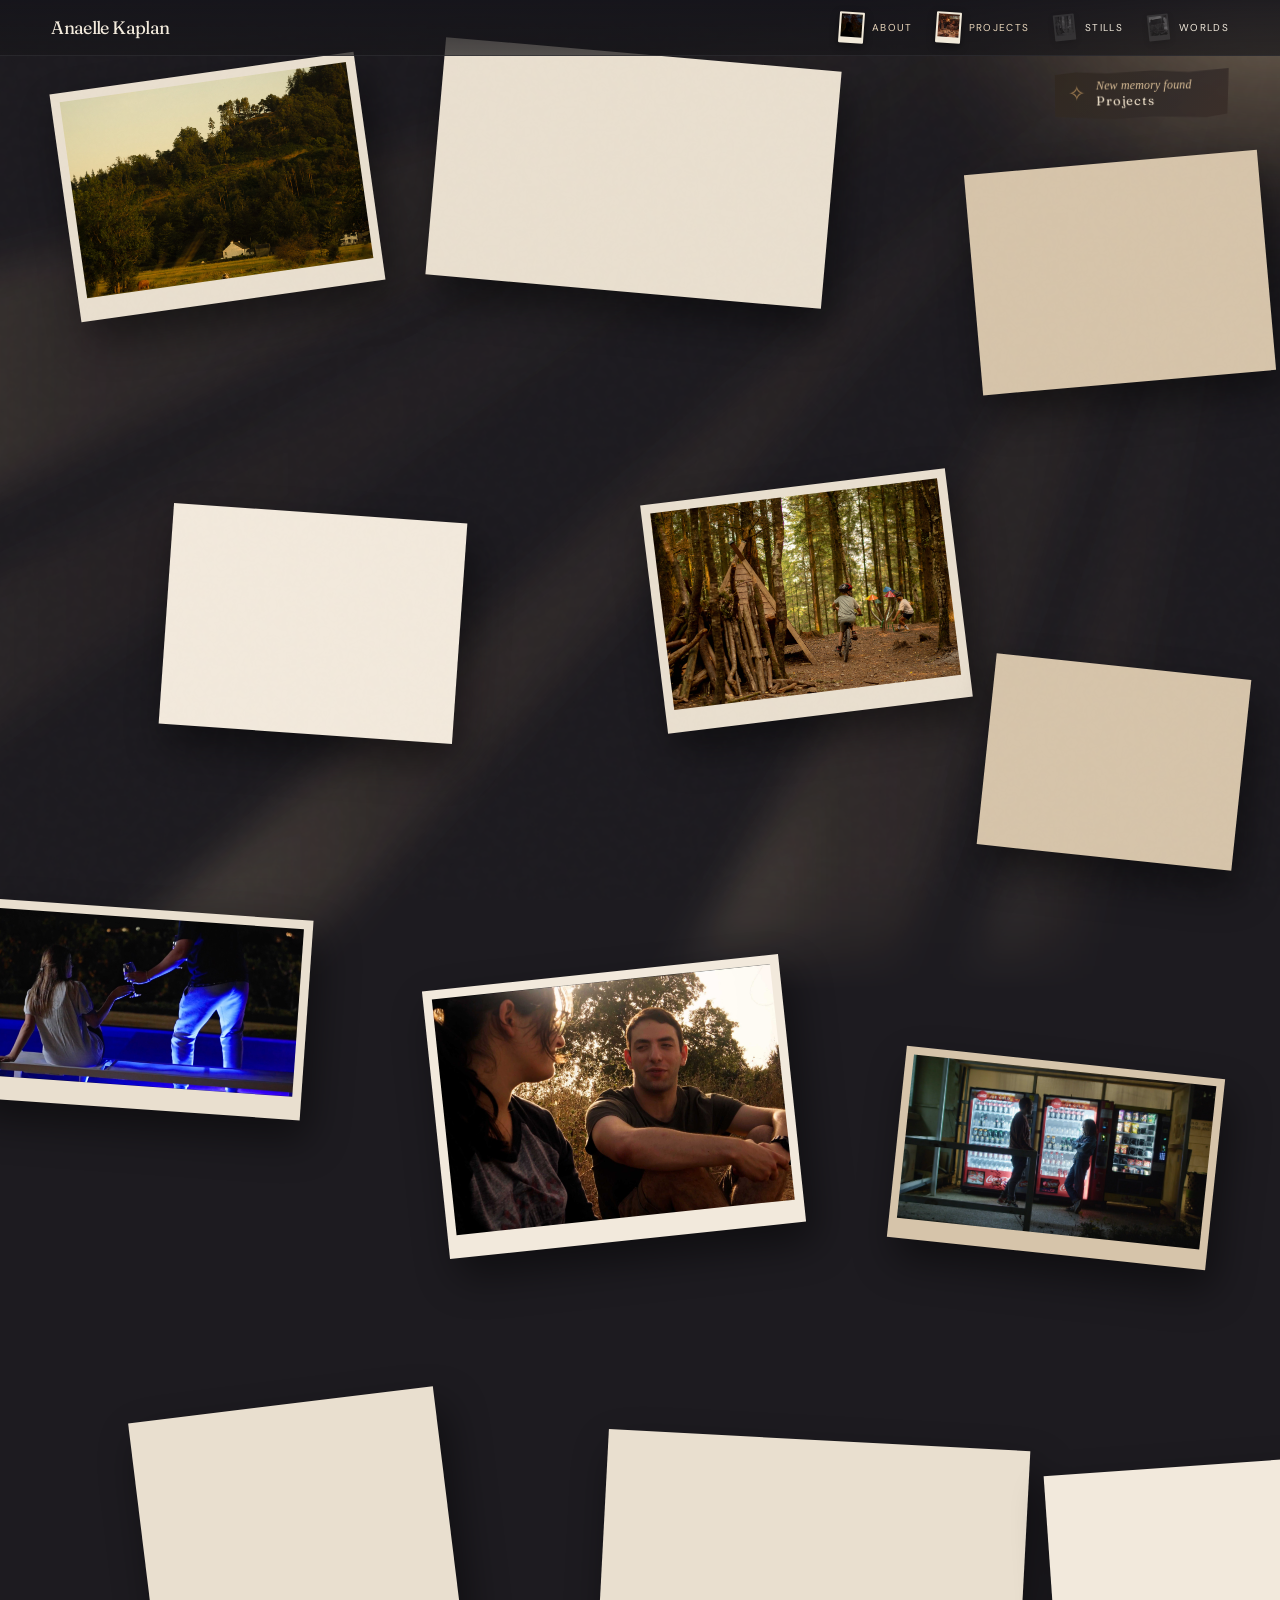
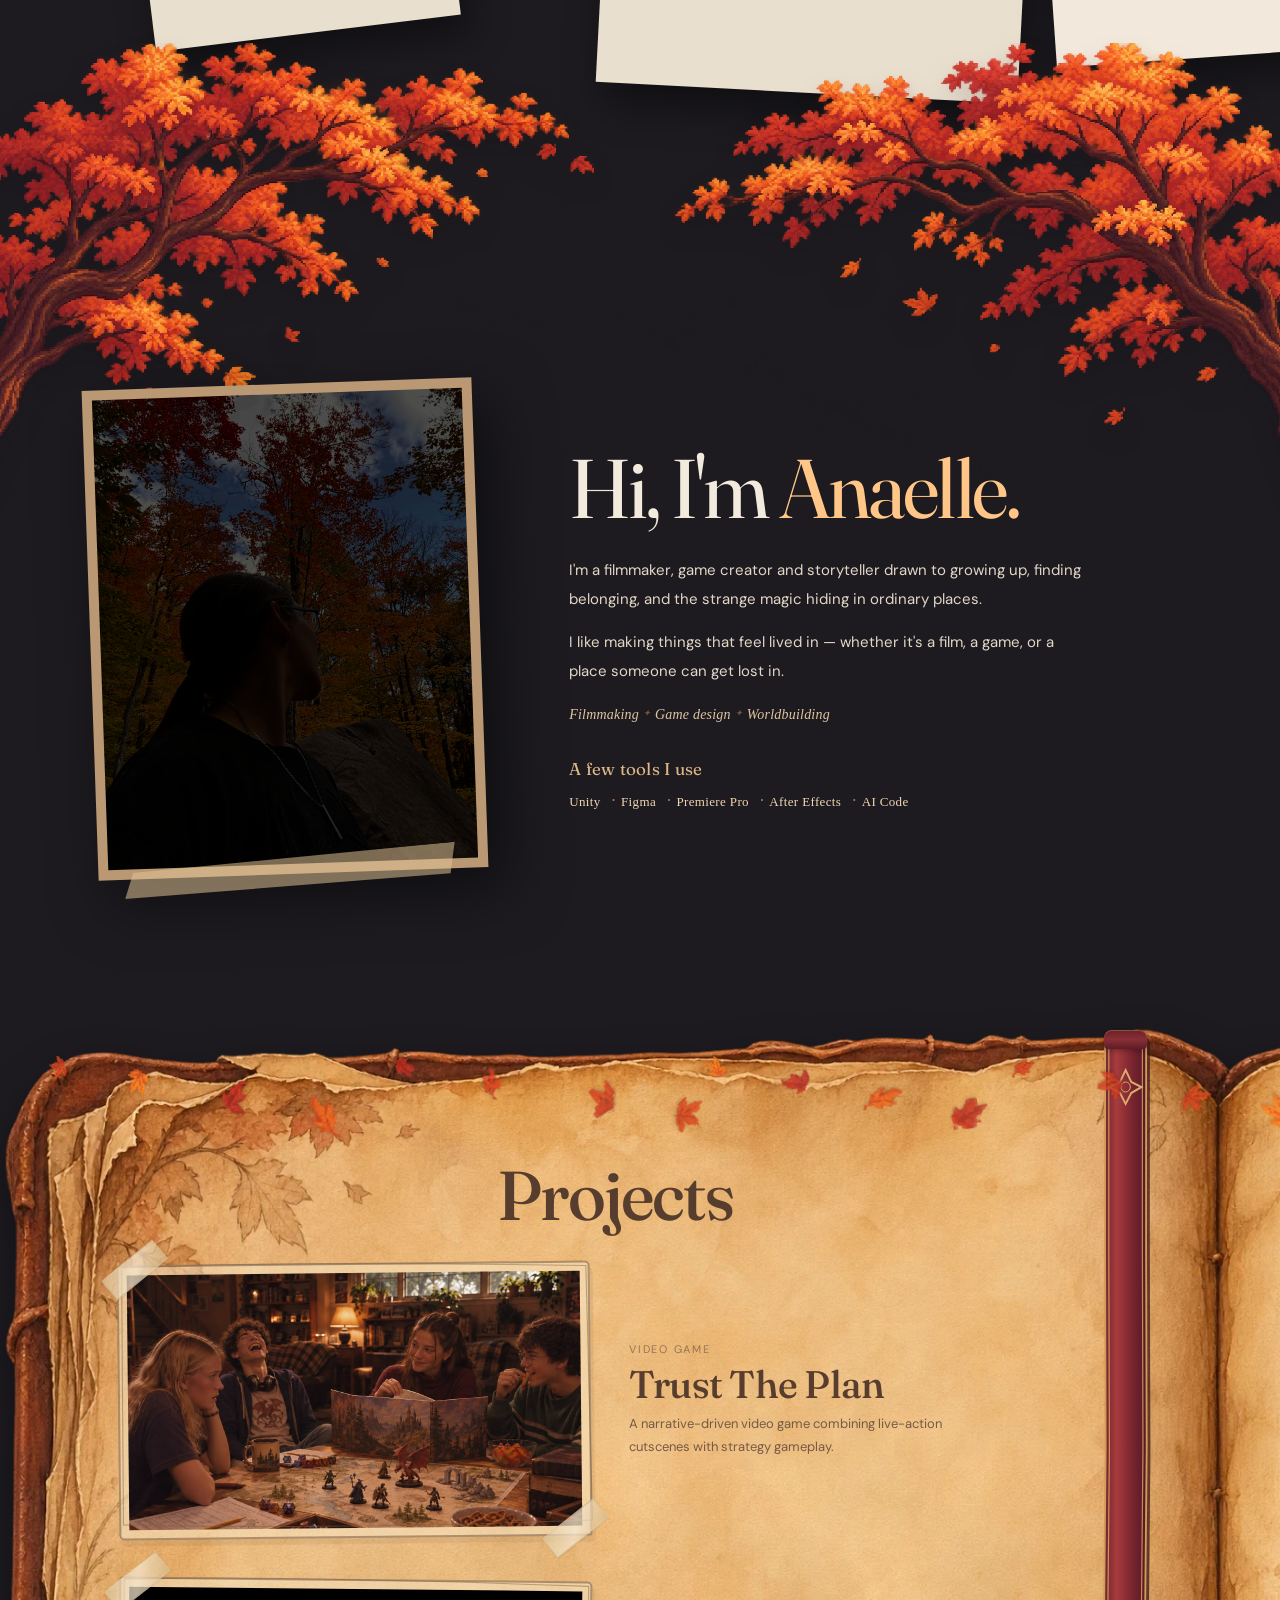
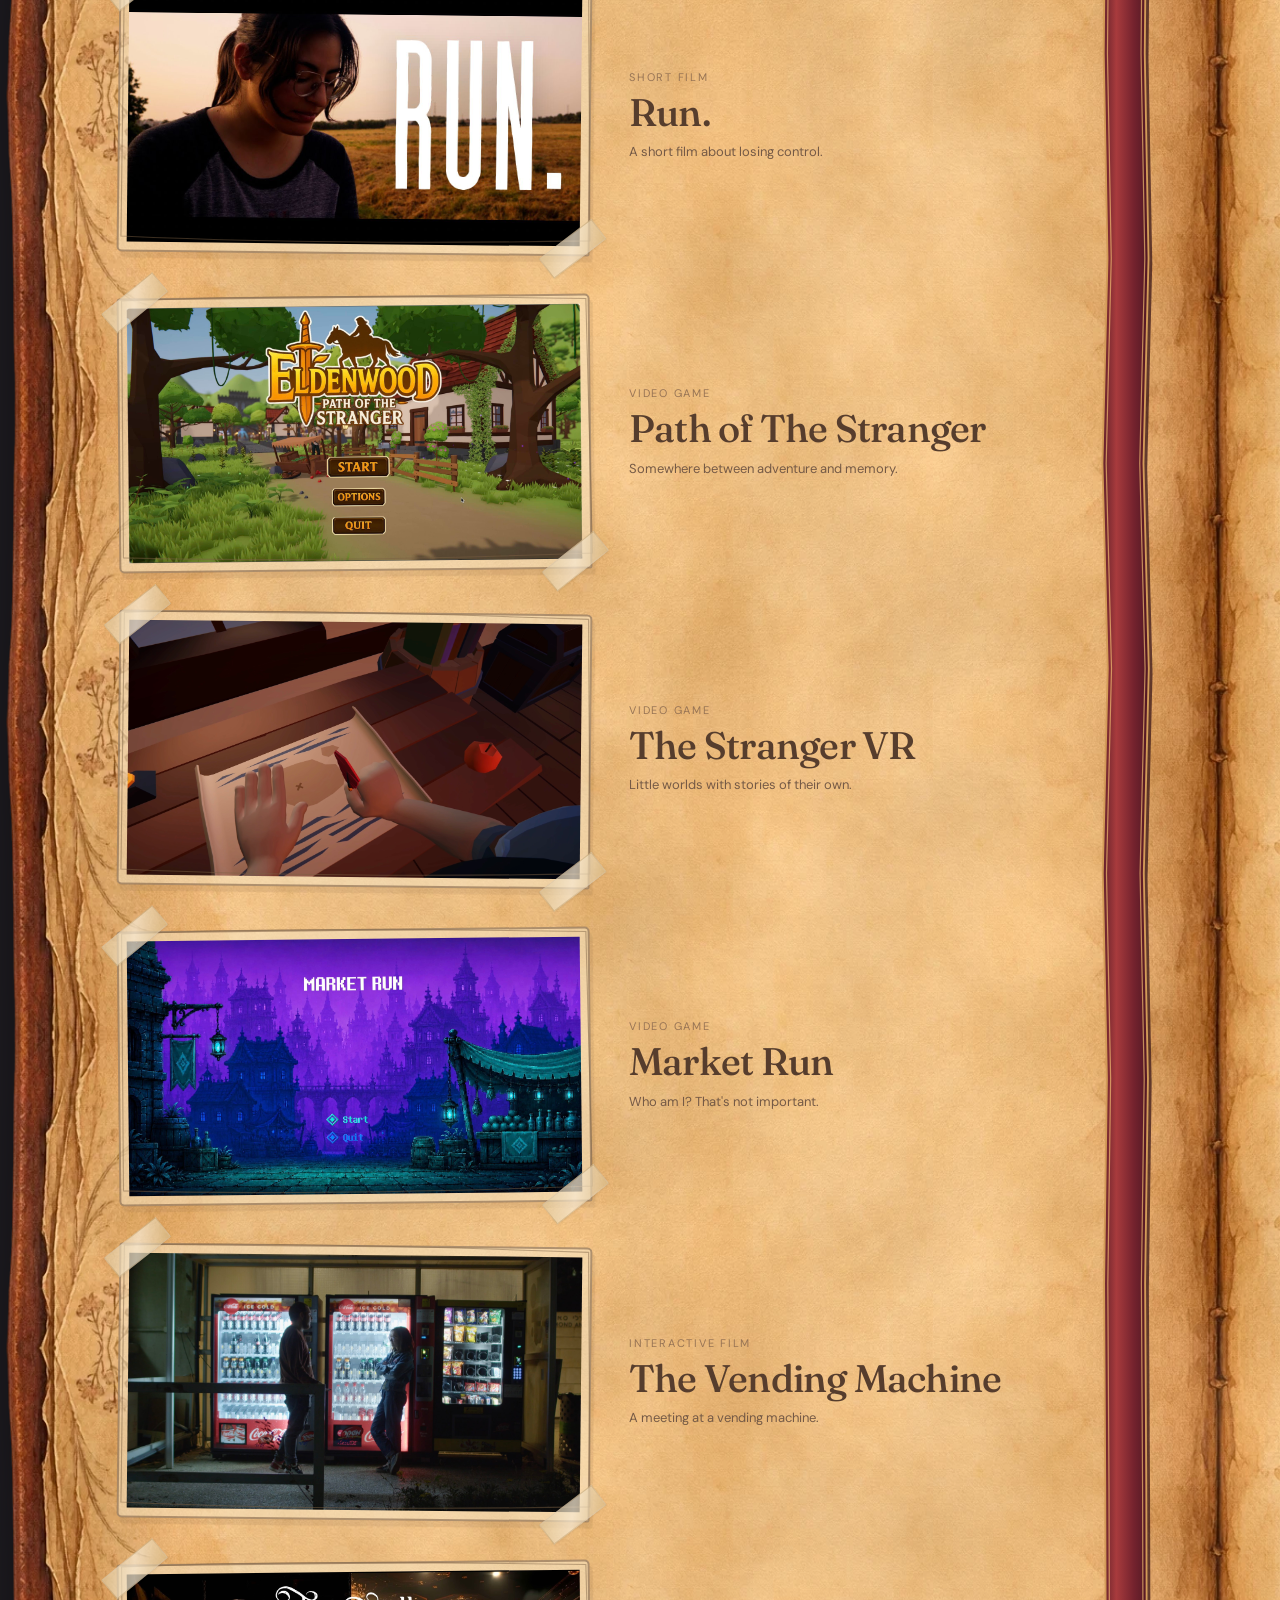
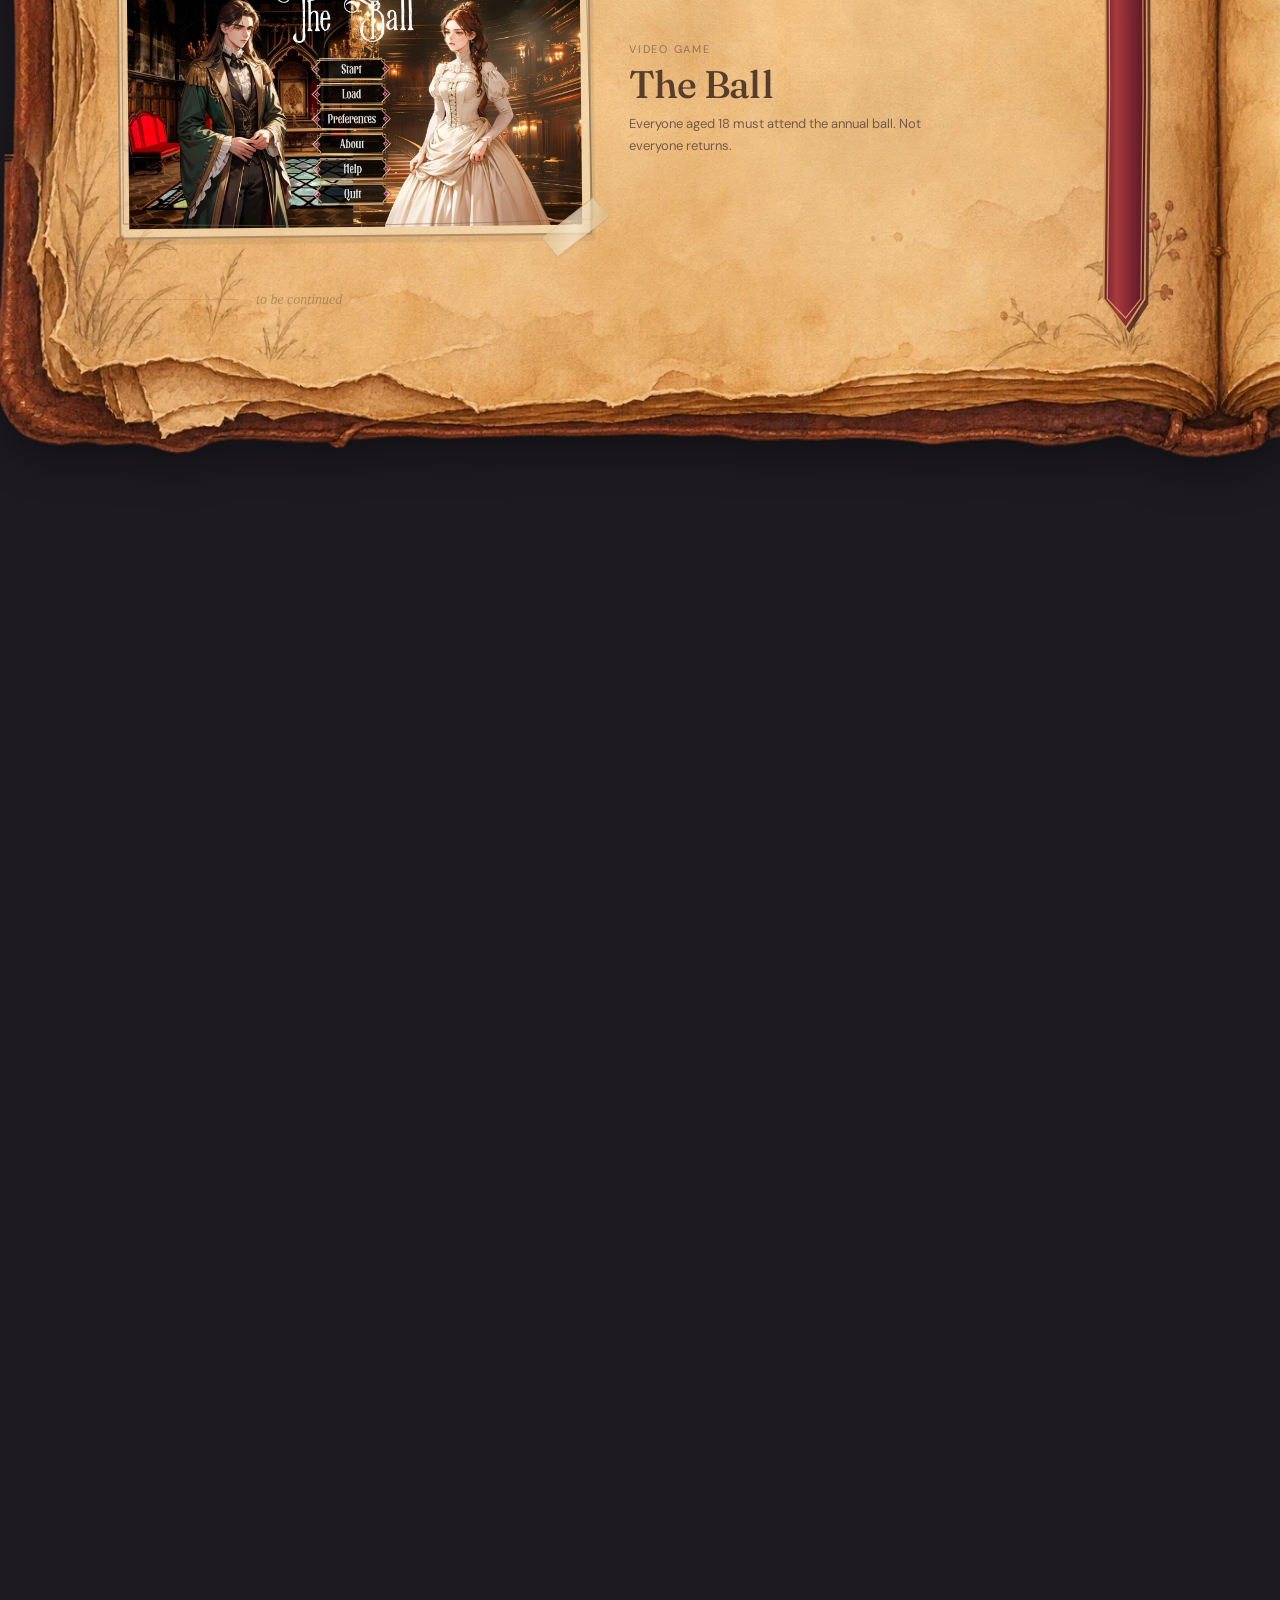
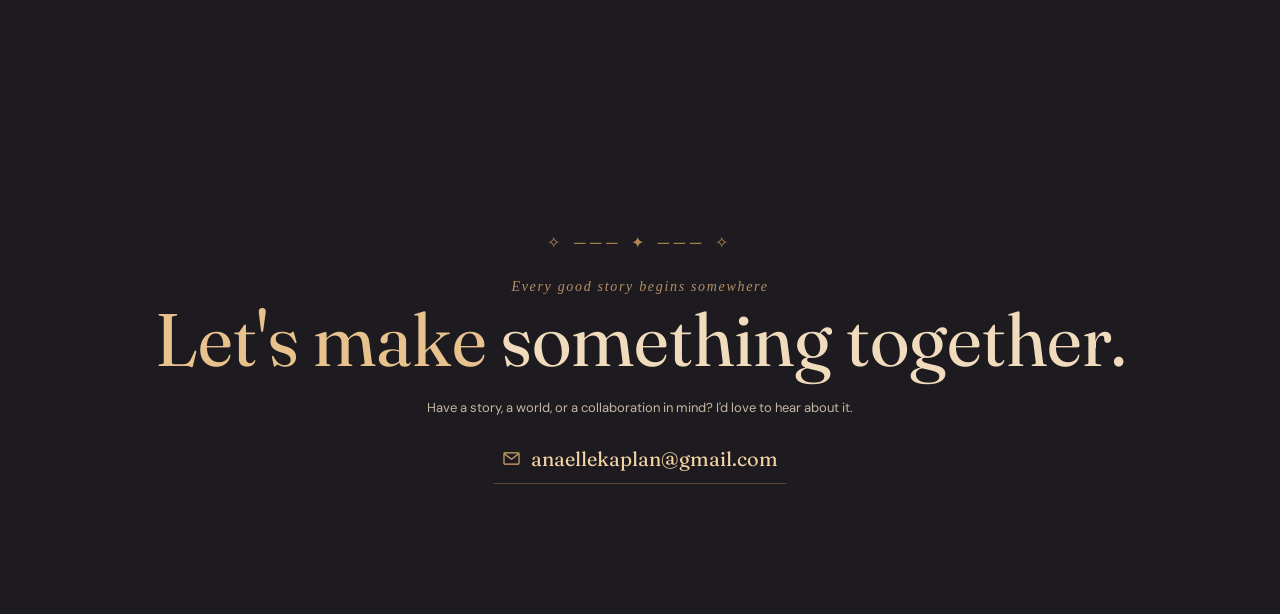
==== commit 34a61520: "Update index.html" ====
--- a/index.html
+++ b/index.html
@@ -287,6 +287,32 @@
 /* PROJECT PAGE RAYS -- paste at the END of project.css */
 .light-layer::before {
   background-image: url('../assets/light_rays_soft.webp');
+}
+/* V29 — Paste inside index.html's <style> near the end, before the closing style tag.
+   Prevent original placeholder photos/text from flashing before Pages CMS data loads. */
+.nav-polaroid img,
+.about .portrait img,
+.memory-photo img,
+.journal-entry .sketch-photo img {
+  opacity: 0 !important;
+  transition: opacity .24s ease !important;
+}
+.nav-polaroid img[data-cms-image-ready="true"],
+.about .portrait img[data-cms-image-ready="true"],
+.memory-photo img[data-cms-image-ready="true"],
+.journal-entry .sketch-photo img[data-cms-image-ready="true"] {
+  opacity: 1 !important;
+}
+html:not(.cms-site-ready) .about-copy,
+html:not(.cms-site-ready) .contact-kicker,
+html:not(.cms-site-ready) .footer > h2,
+html:not(.cms-site-ready) .footer > p,
+html:not(.cms-projects-ready) .journal-list {
+  visibility: hidden;
+}
+@media (prefers-reduced-motion: reduce) {
+  .nav-polaroid img, .about .portrait img, .memory-photo img,
+  .journal-entry .sketch-photo img {transition:none!important;}
 }
 
 </style>
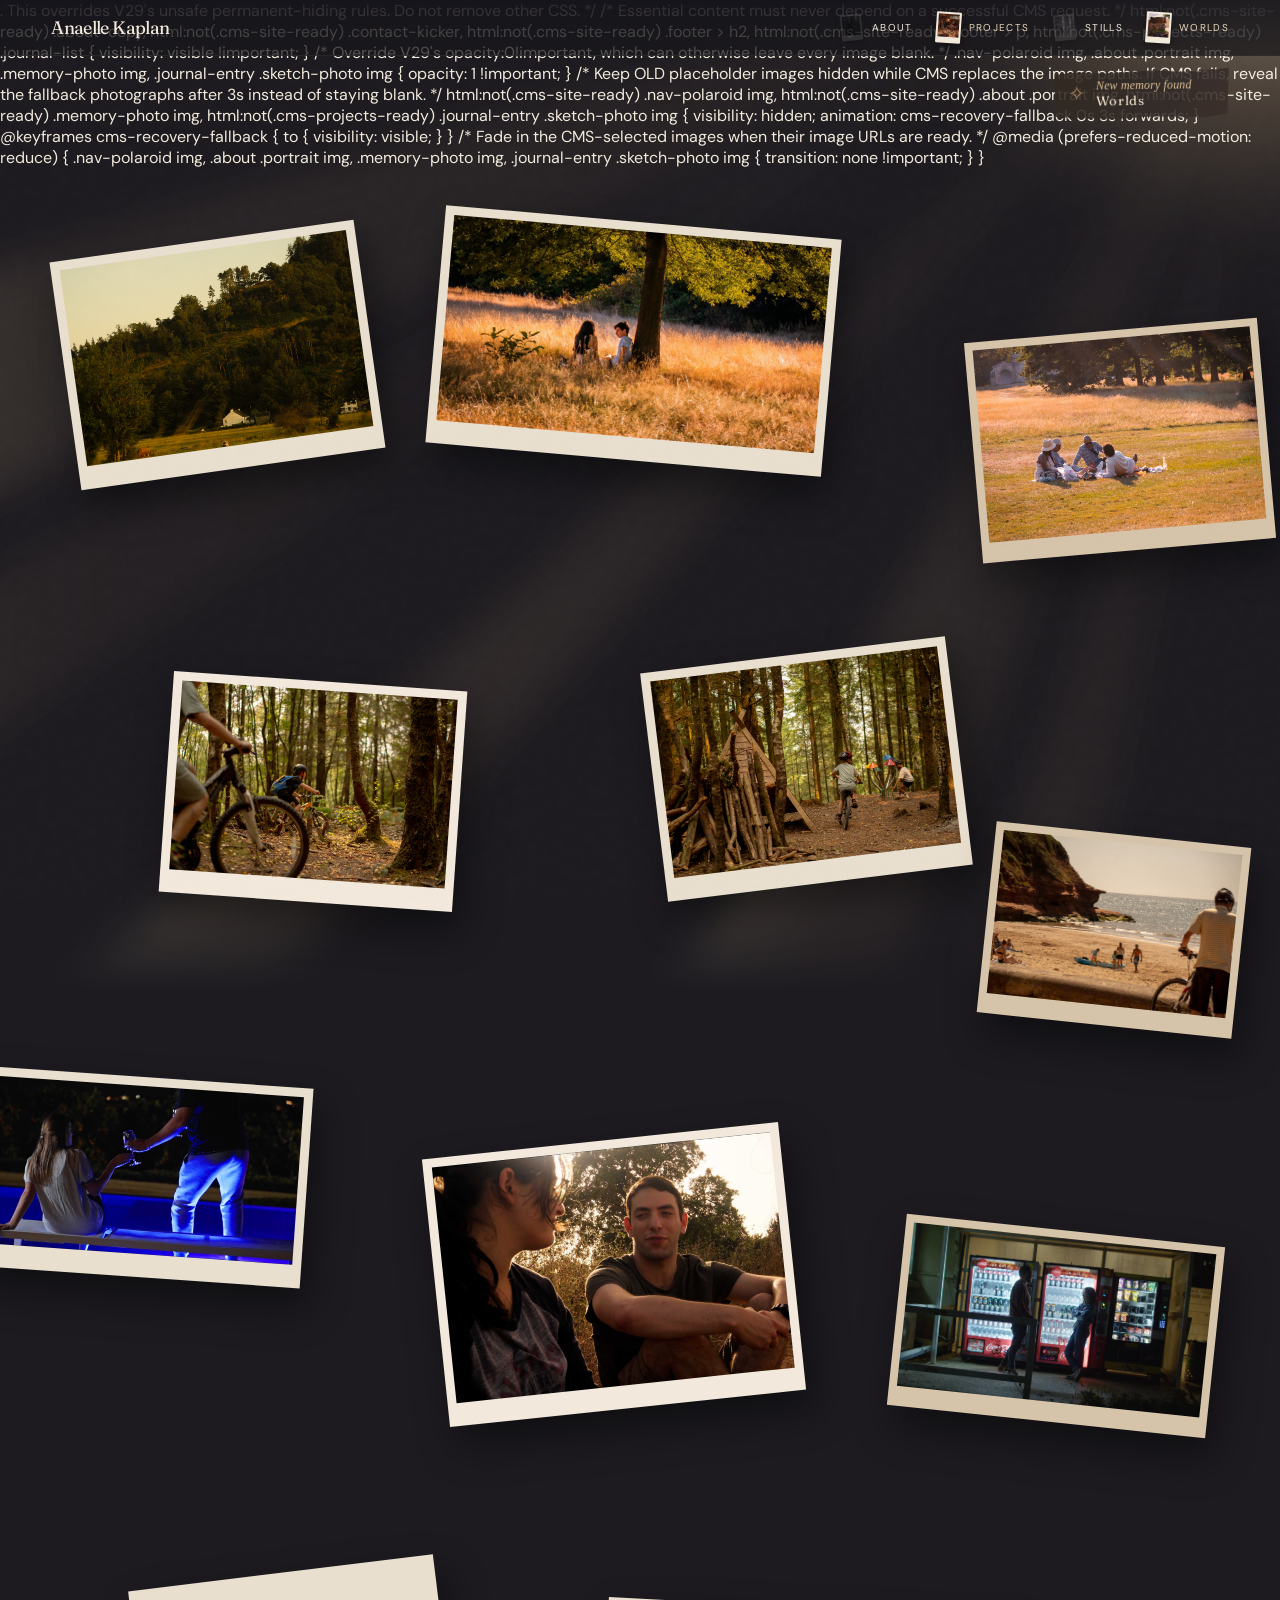
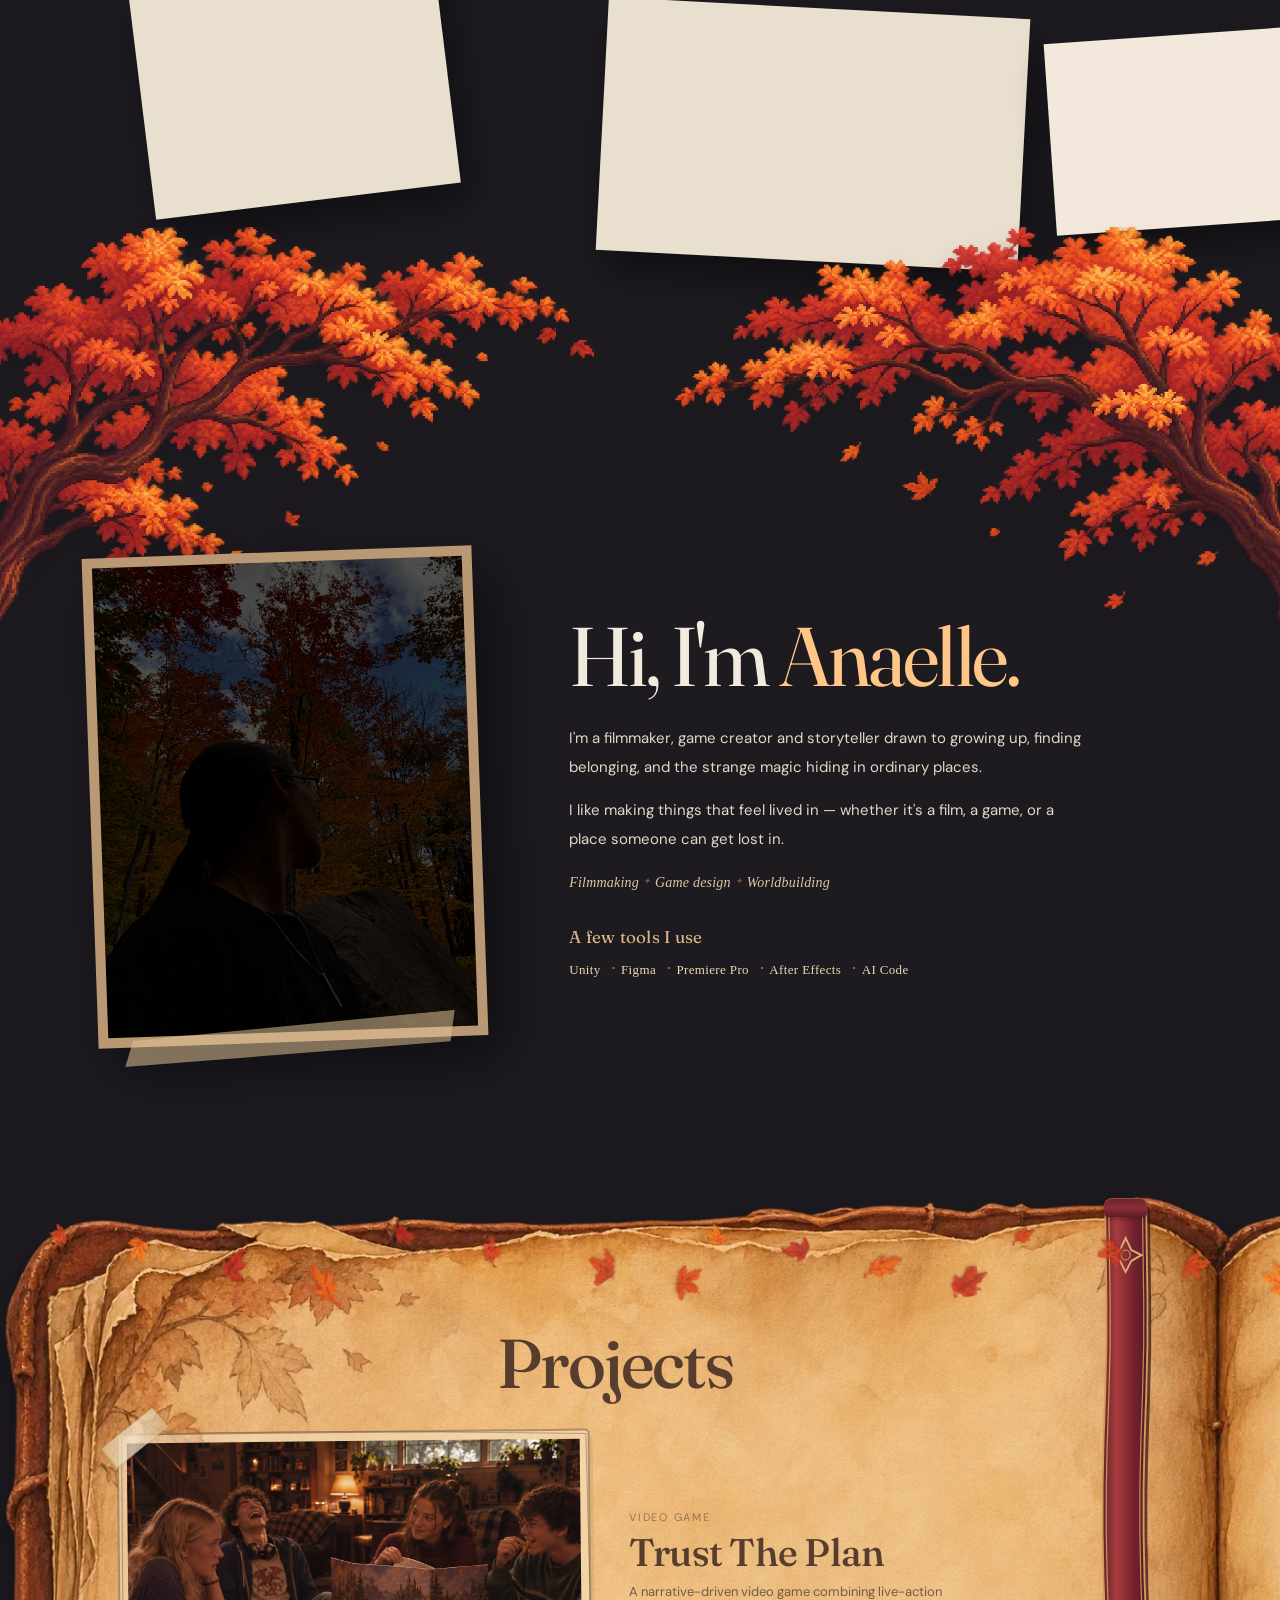
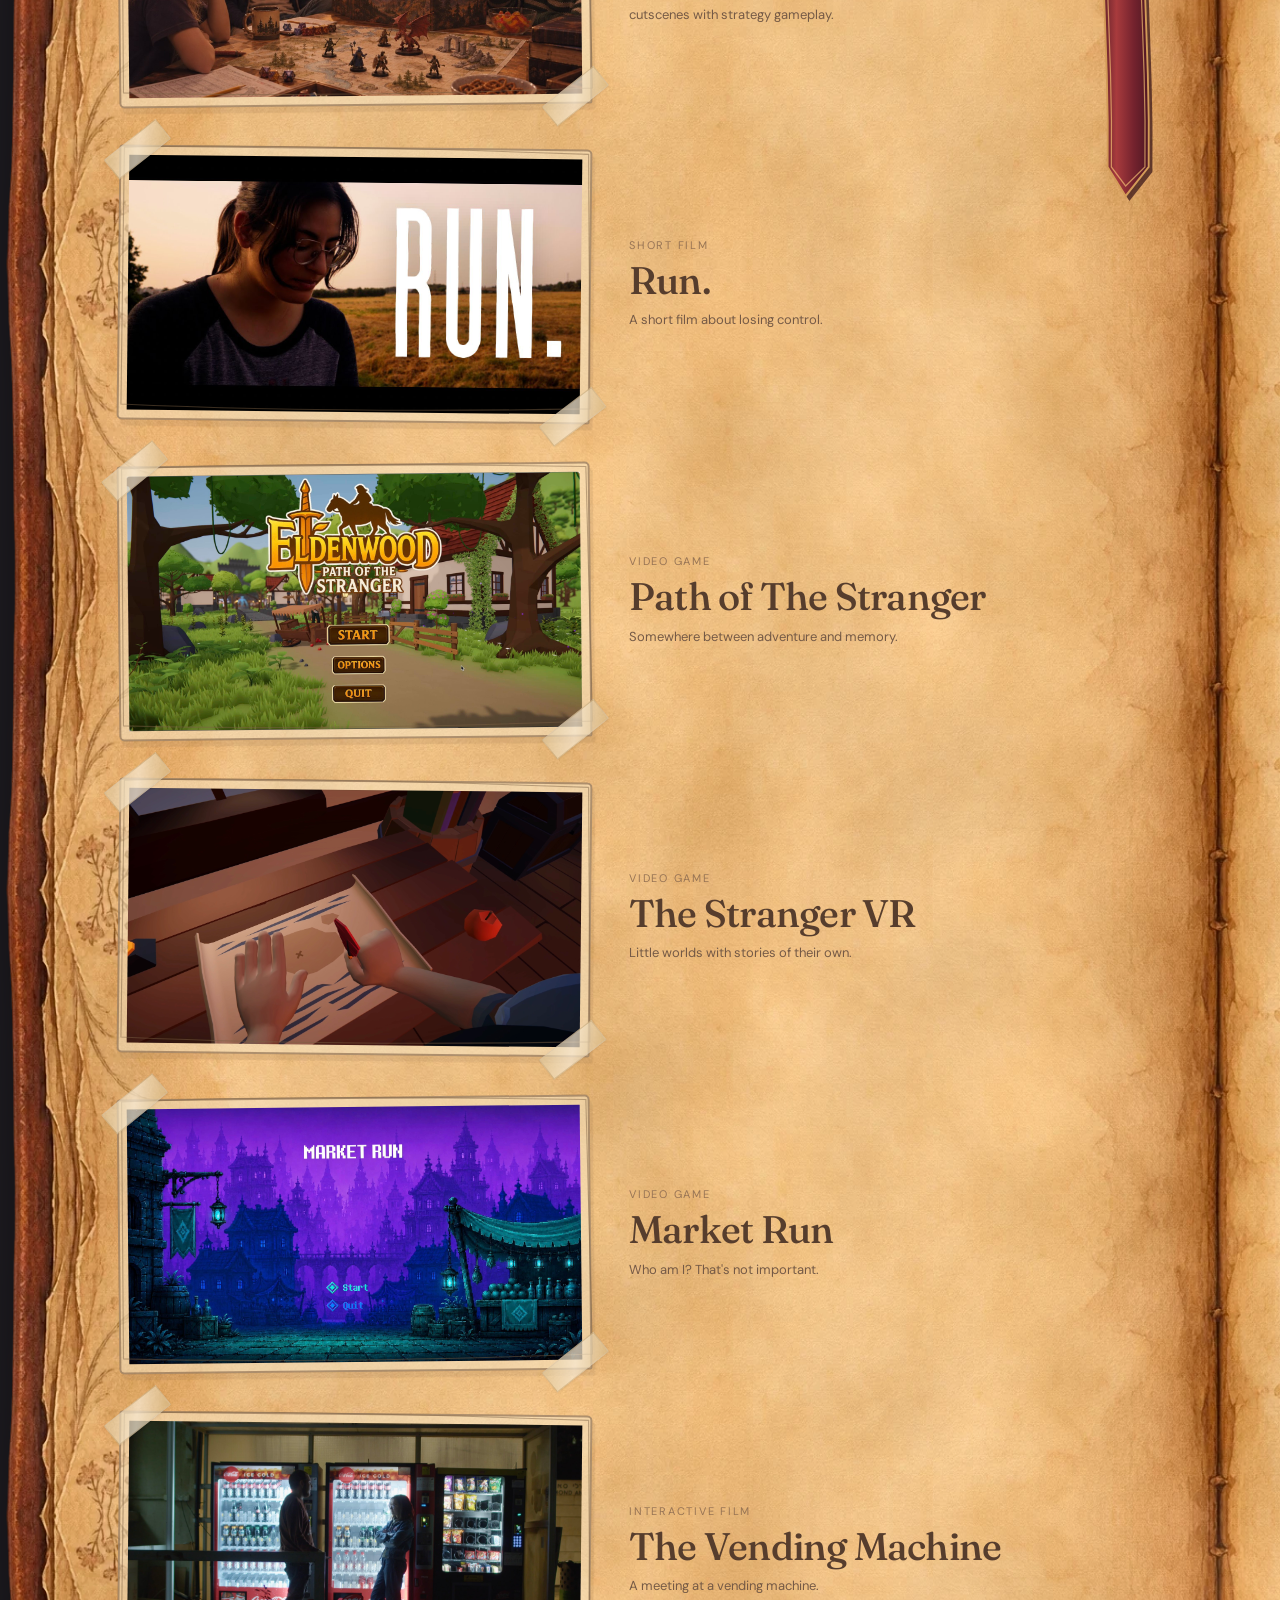
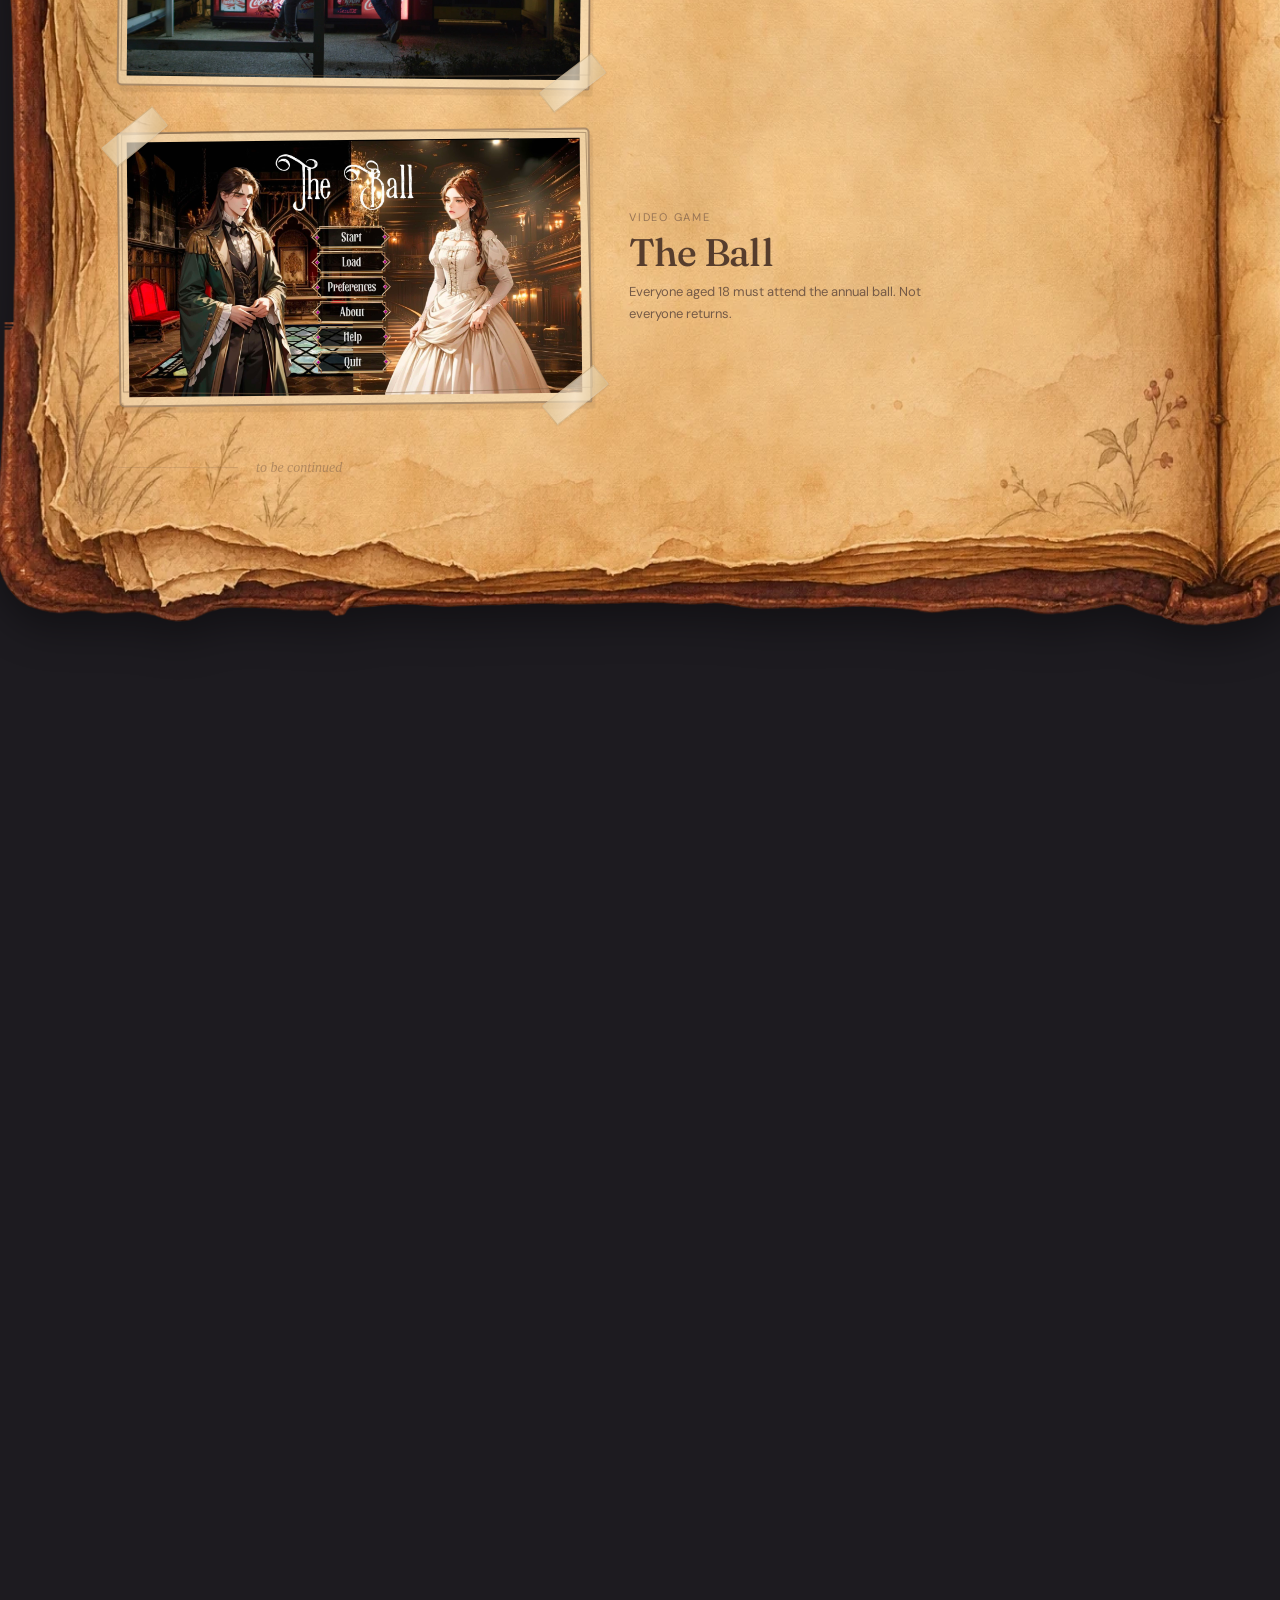
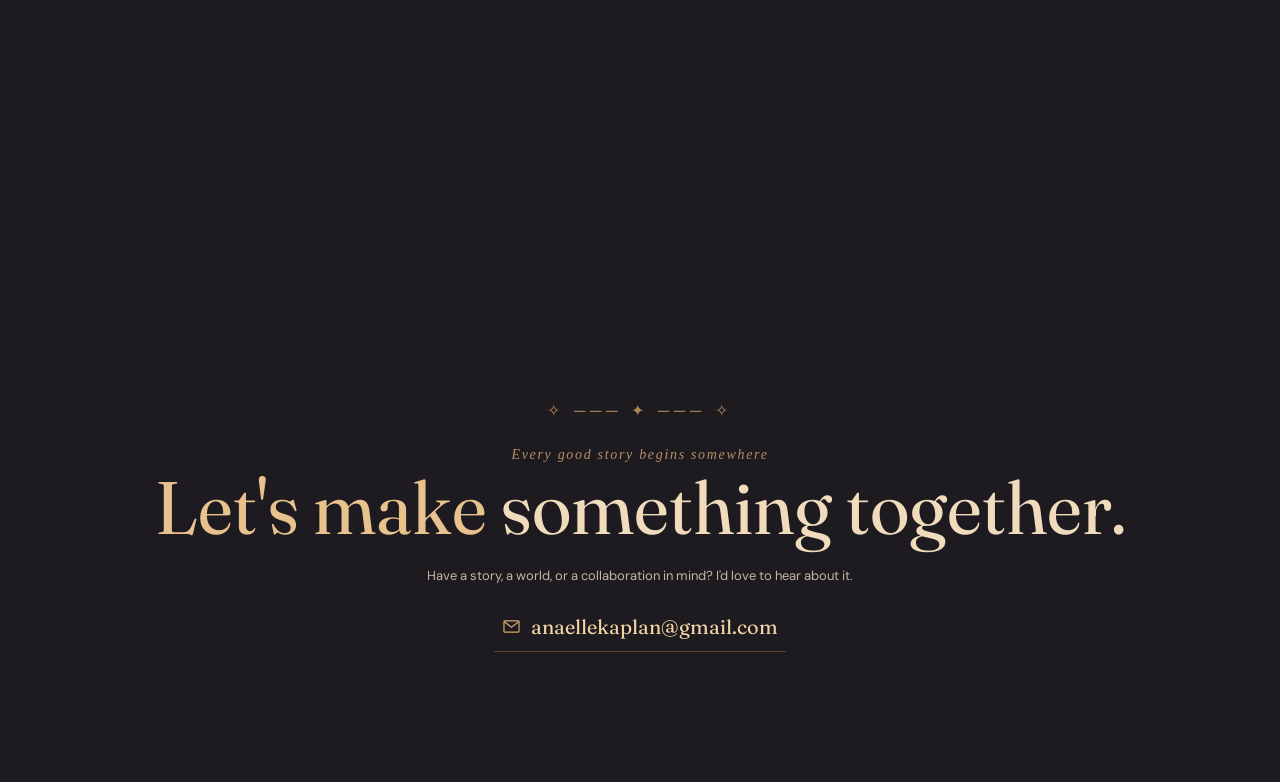
==== commit 60841be4: "Update index.html" ====
--- a/index.html
+++ b/index.html
@@ -313,6 +313,47 @@
 @media (prefers-reduced-motion: reduce) {
   .nav-polaroid img, .about .portrait img, .memory-photo img,
   .journal-entry .sketch-photo img {transition:none!important;}
+}
+/* V30 HOME PAGE RECOVERY -- paste at END of the existing <style>, just above </style>.
+   This overrides V29's unsafe permanent-hiding rules. Do not remove other CSS. */
+
+/* Essential content must never depend on a successful CMS request. */
+html:not(.cms-site-ready) .about-copy,
+html:not(.cms-site-ready) .contact-kicker,
+html:not(.cms-site-ready) .footer > h2,
+html:not(.cms-site-ready) .footer > p,
+html:not(.cms-projects-ready) .journal-list {
+  visibility: visible !important;
+}
+
+/* Override V29's opacity:0!important, which can otherwise leave every image blank. */
+.nav-polaroid img,
+.about .portrait img,
+.memory-photo img,
+.journal-entry .sketch-photo img {
+  opacity: 1 !important;
+}
+
+/* Keep OLD placeholder images hidden while CMS replaces the image paths.
+   If CMS fails, reveal the fallback photographs after 3s instead of staying blank. */
+html:not(.cms-site-ready) .nav-polaroid img,
+html:not(.cms-site-ready) .about .portrait img,
+html:not(.cms-site-ready) .memory-photo img,
+html:not(.cms-projects-ready) .journal-entry .sketch-photo img {
+  visibility: hidden;
+  animation: cms-recovery-fallback 0s 3s forwards;
+}
+
+@keyframes cms-recovery-fallback {
+  to { visibility: visible; }
+}
+
+/* Fade in the CMS-selected images when their image URLs are ready. */
+@media (prefers-reduced-motion: reduce) {
+  .nav-polaroid img, .about .portrait img,
+  .memory-photo img, .journal-entry .sketch-photo img {
+    transition: none !important;
+  }
 }
 
 </style>
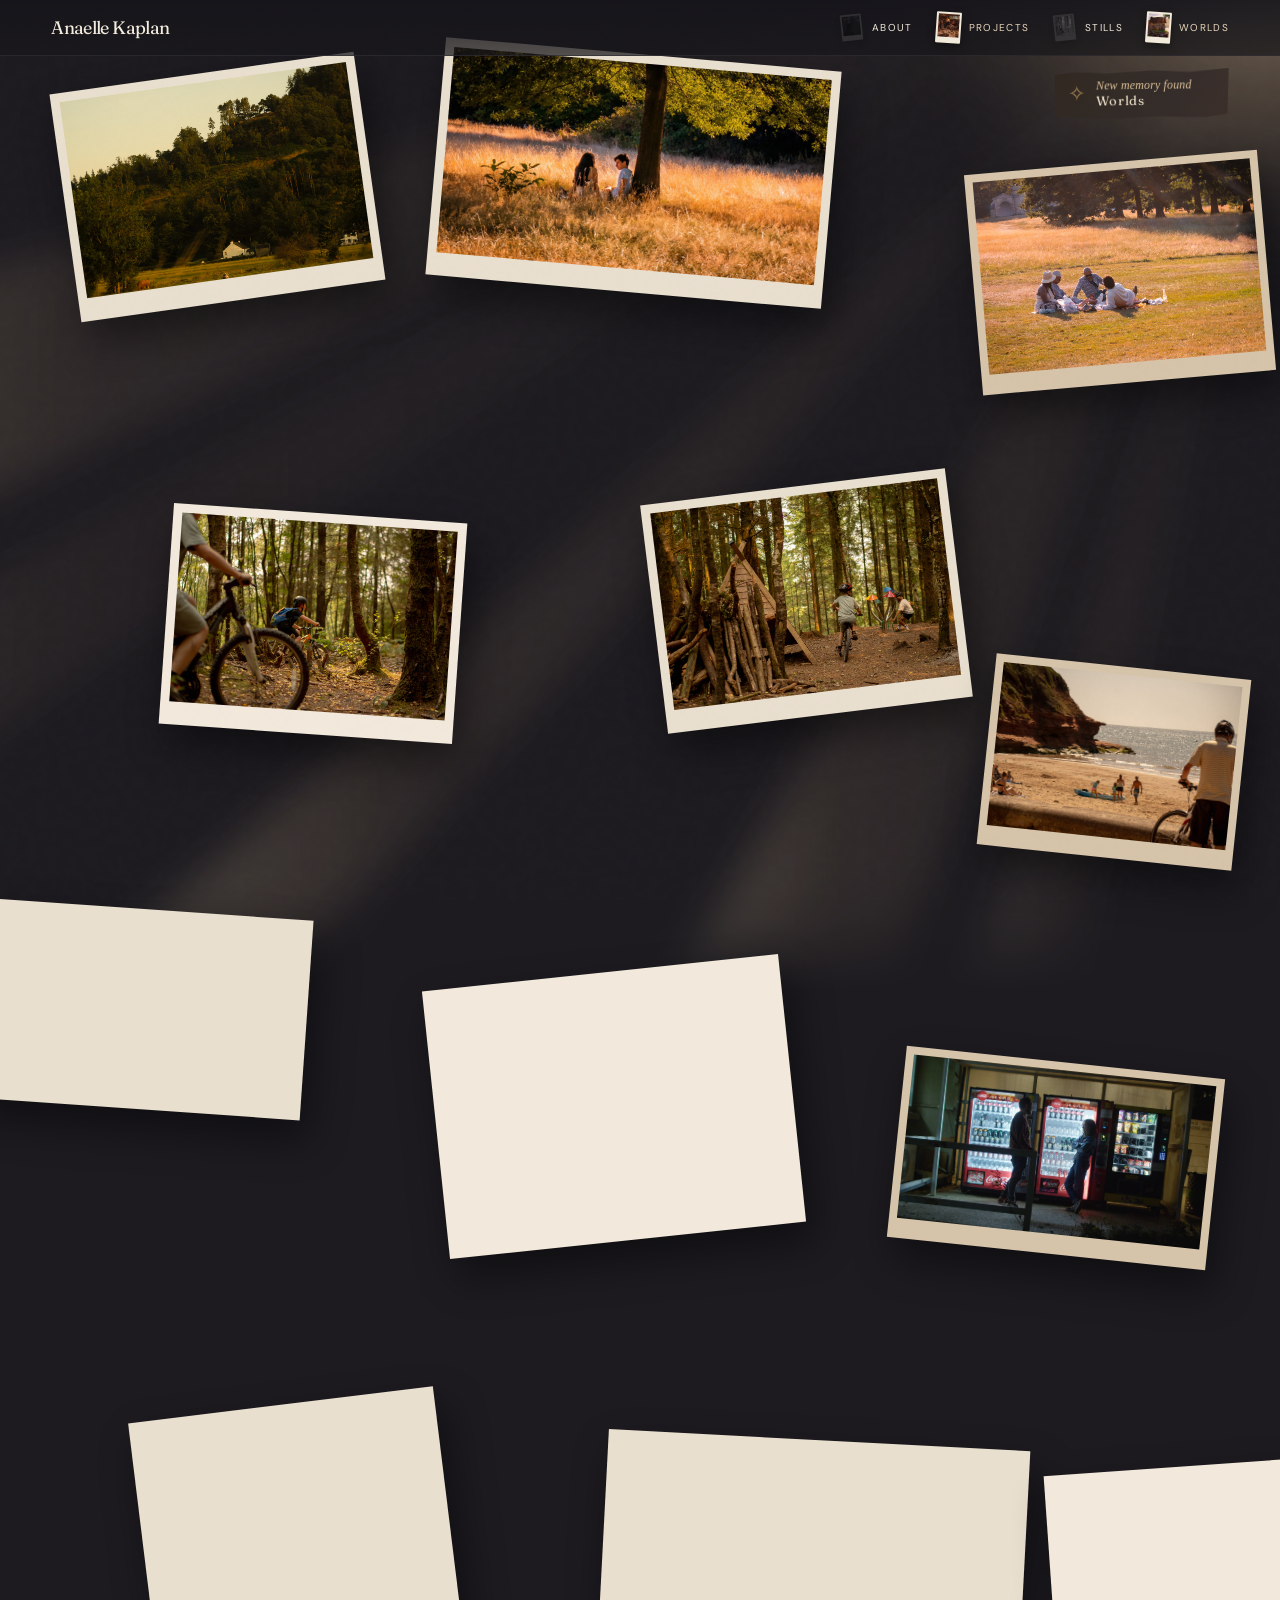
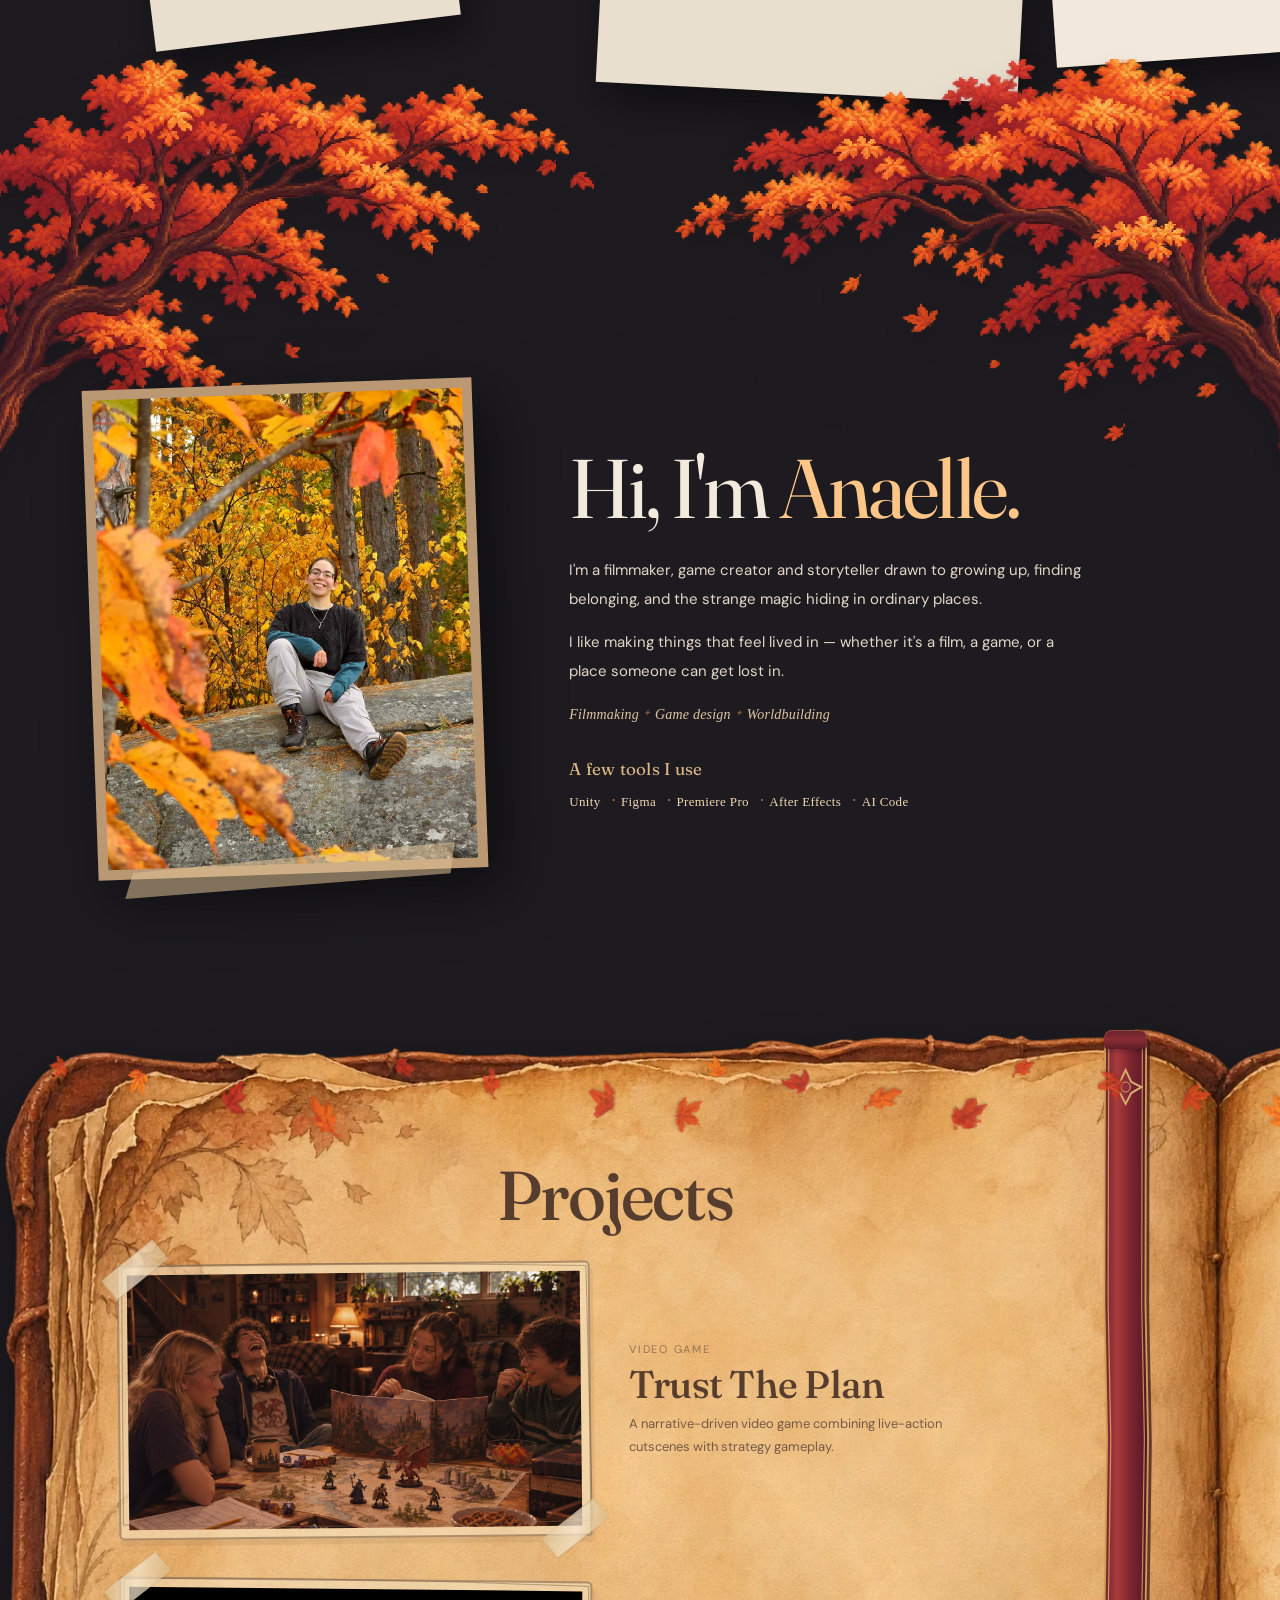
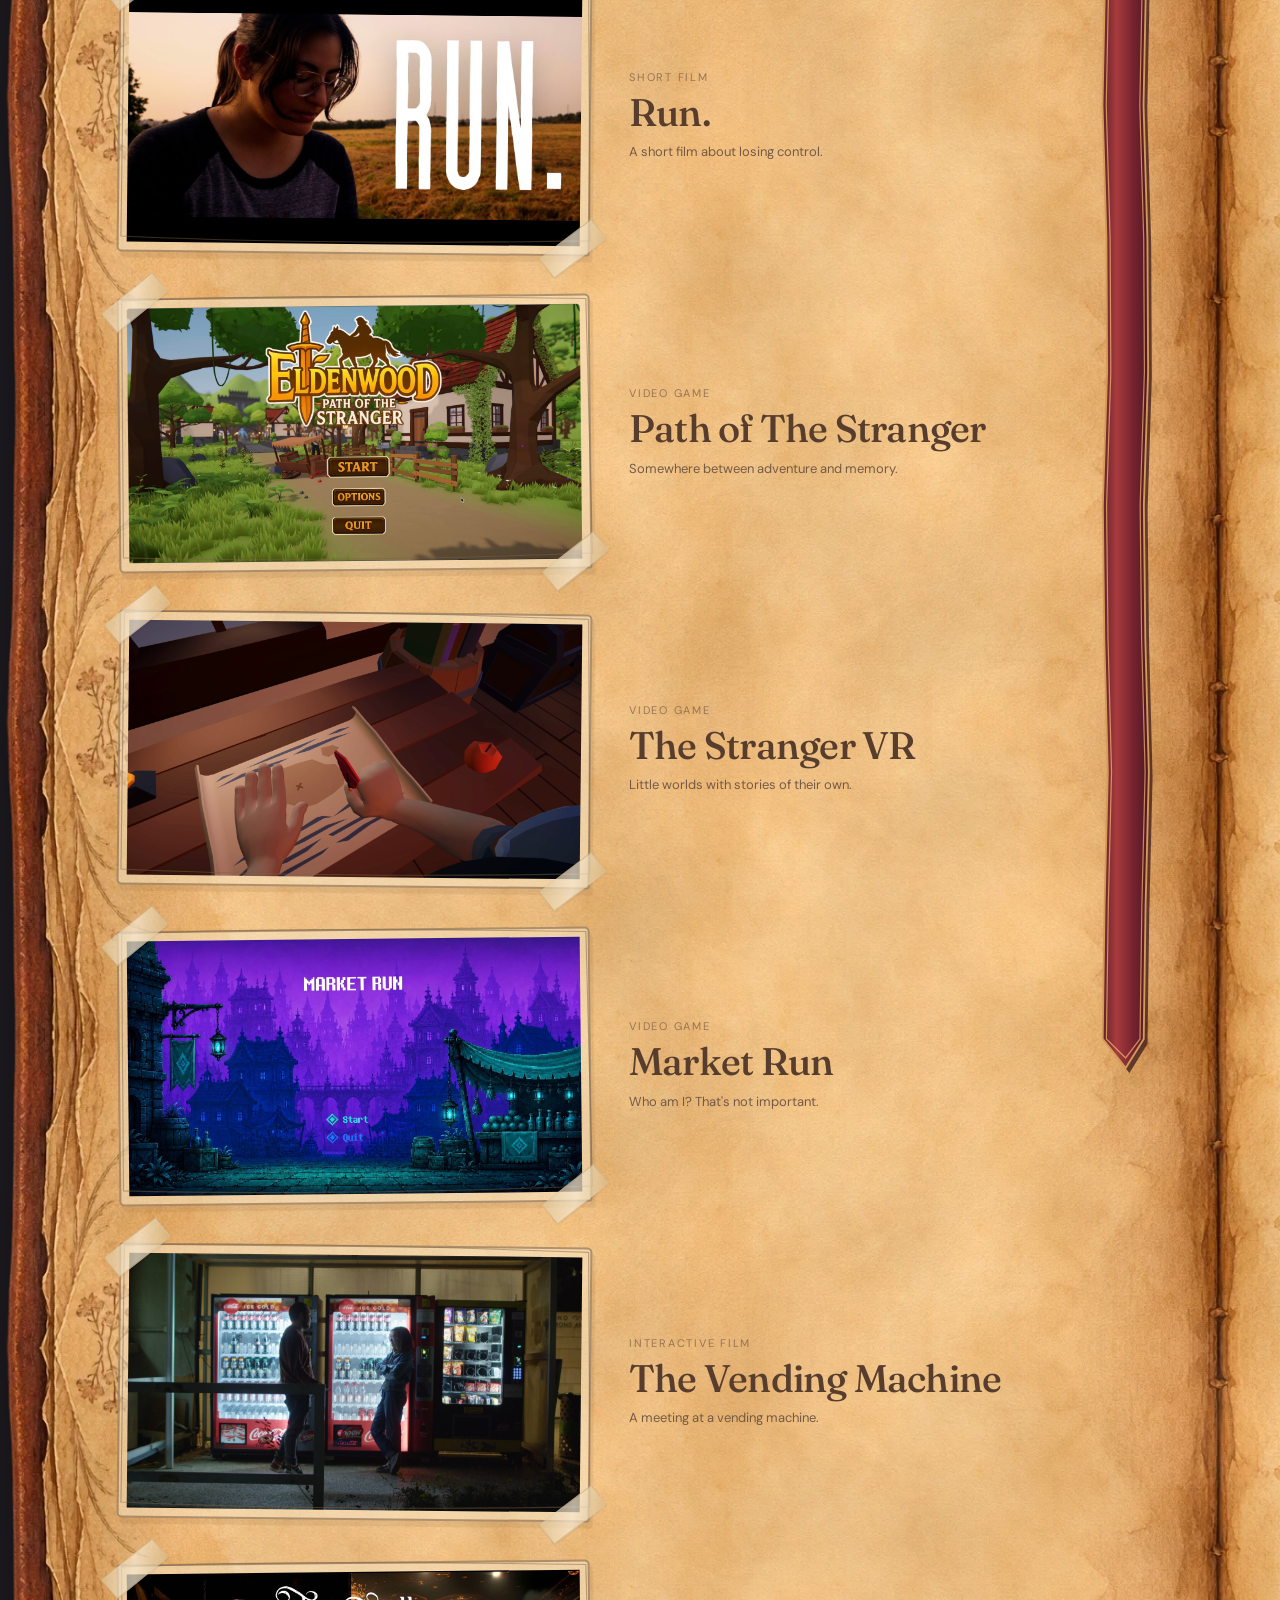
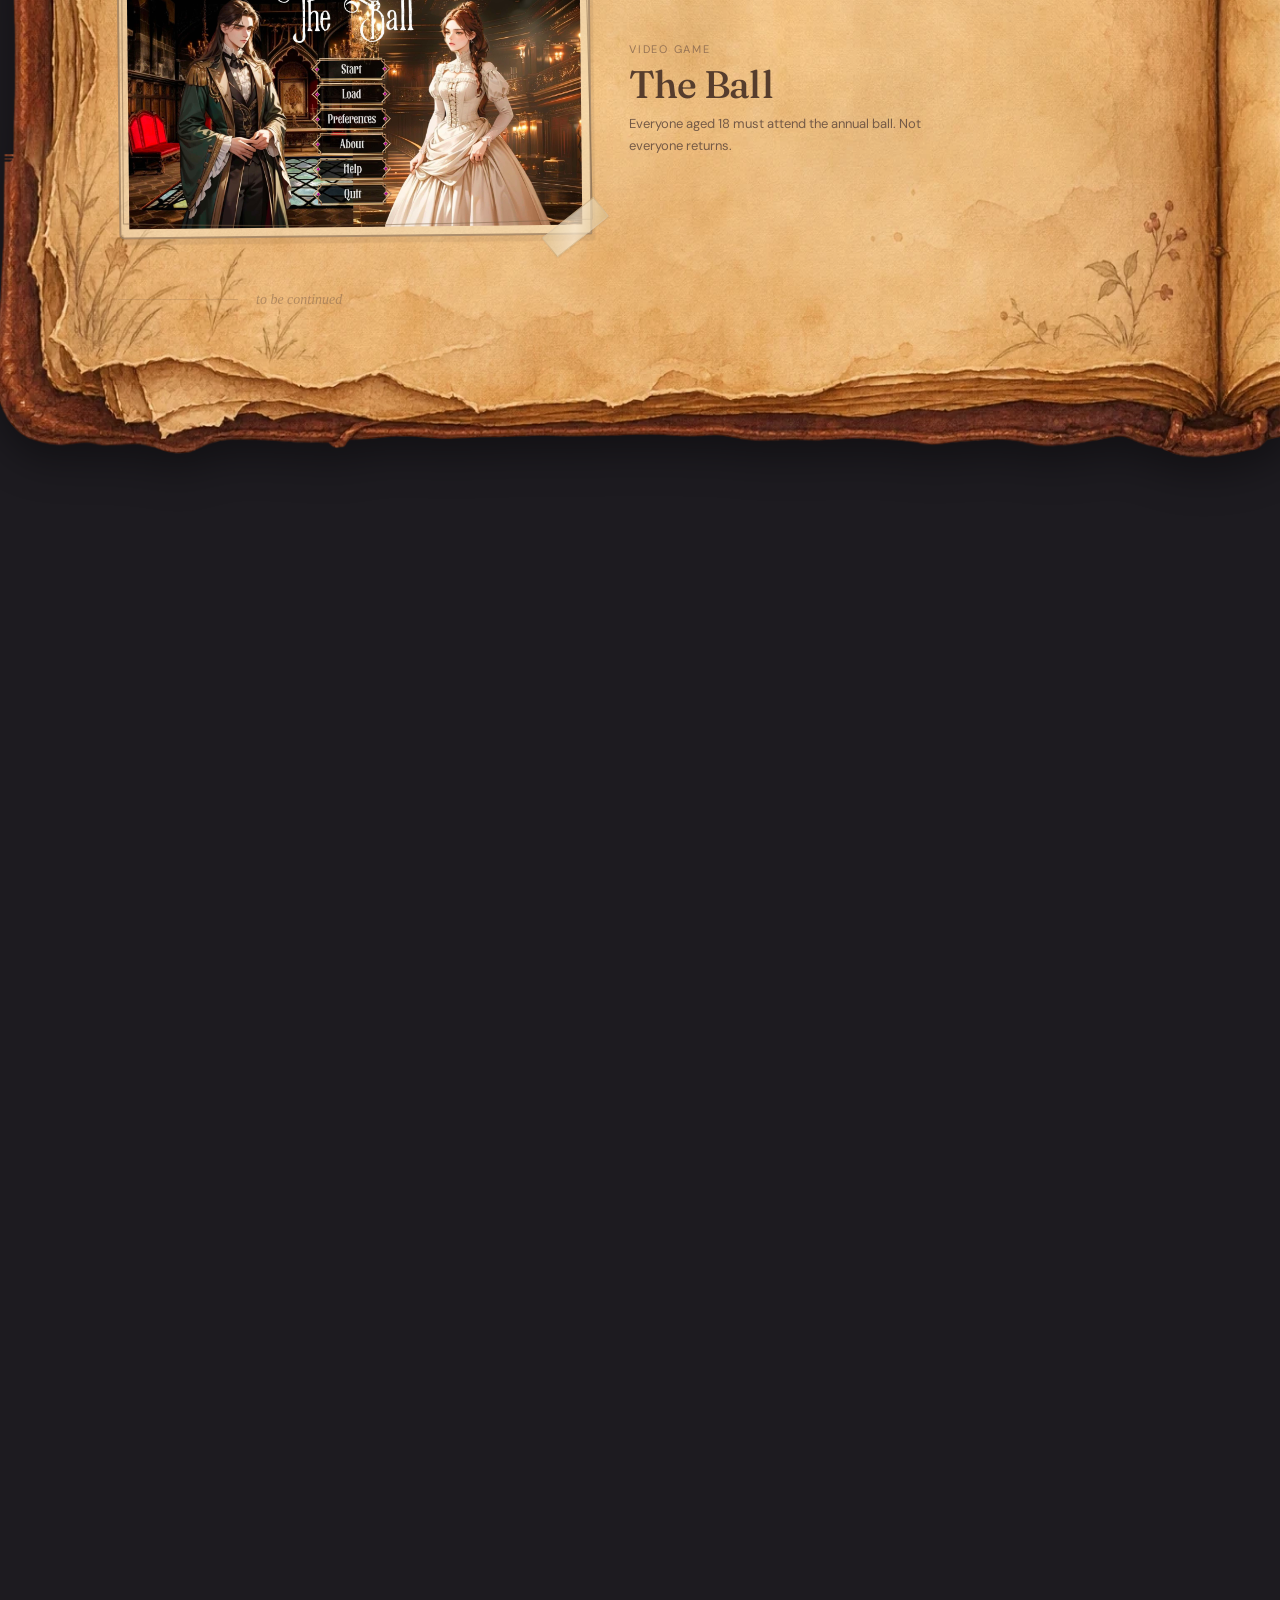
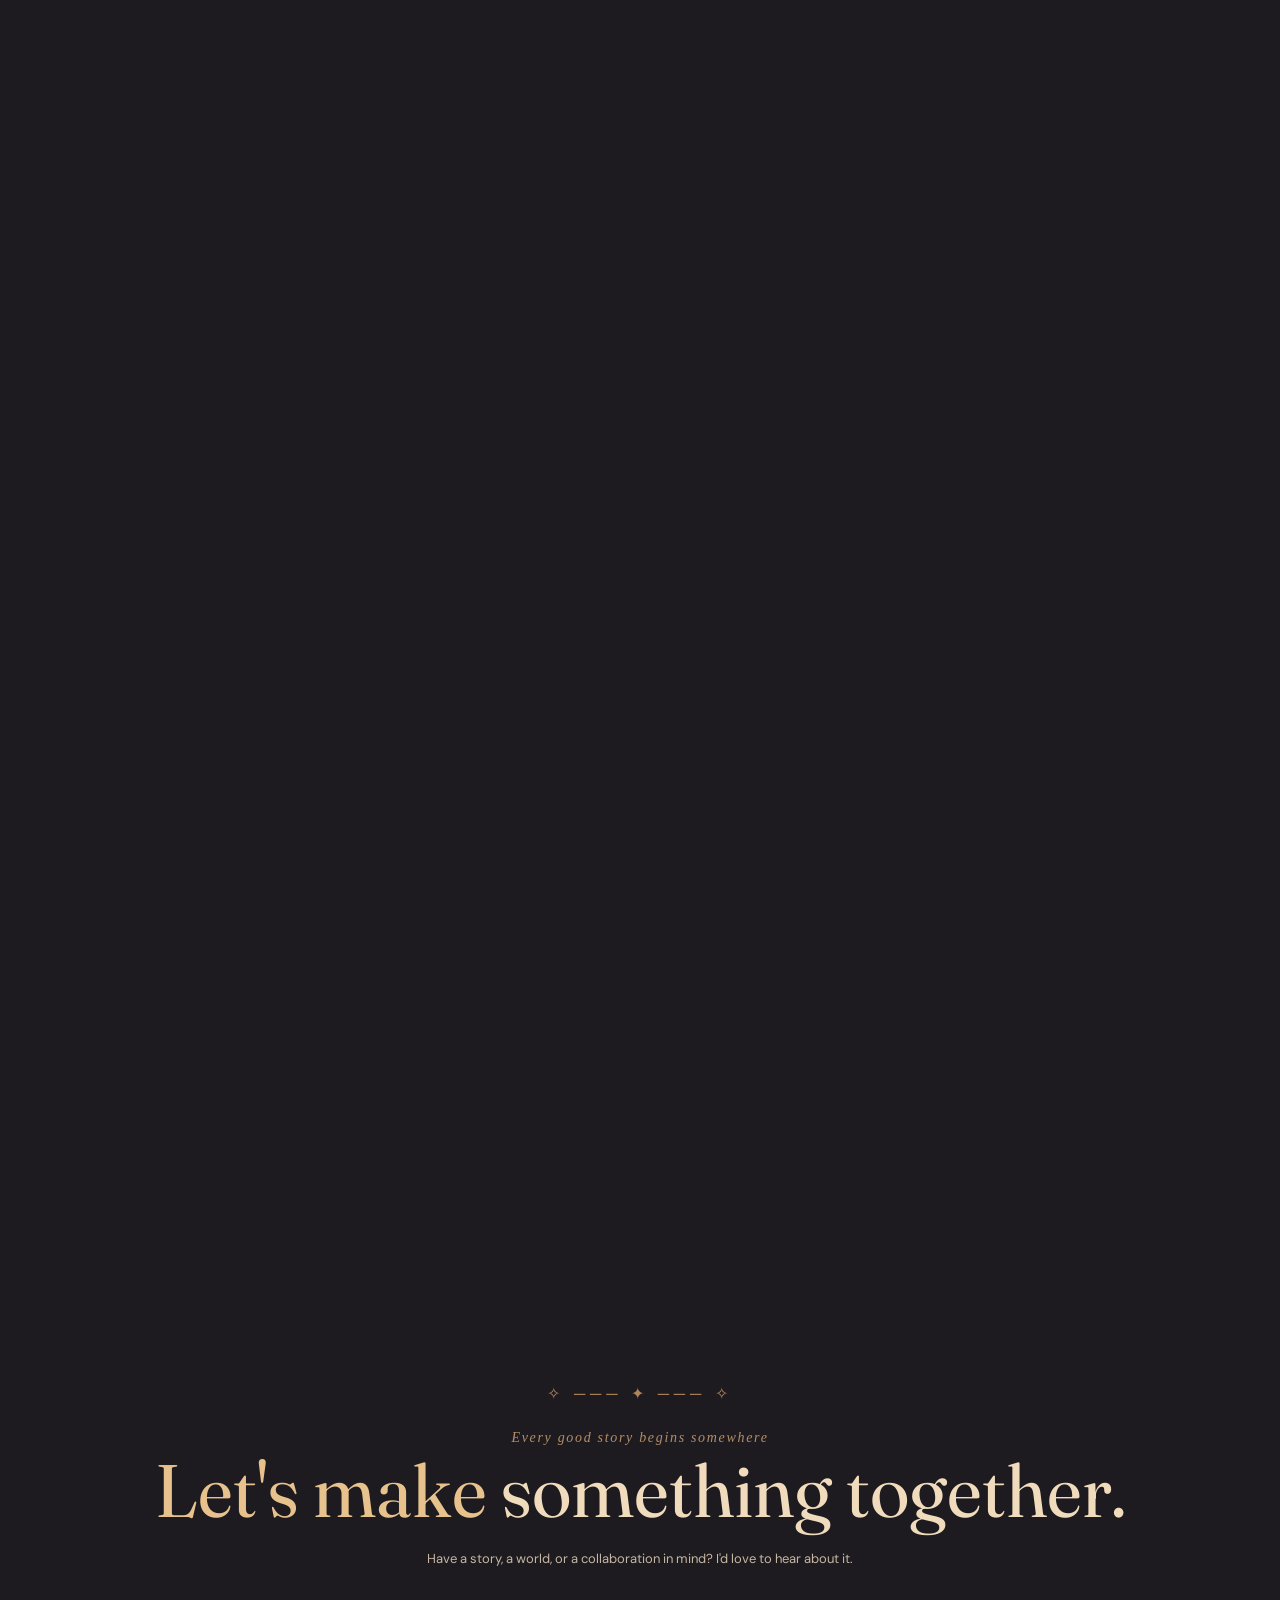
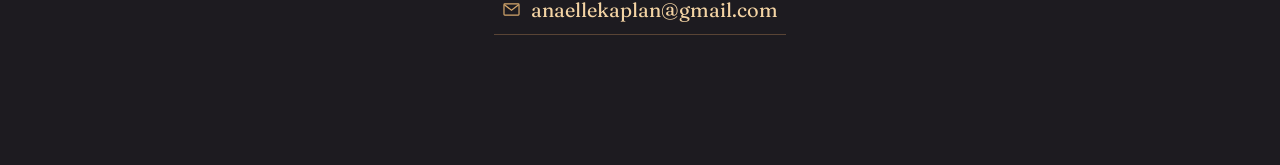
==== commit 33a1e8f4: "Update index.html" ====
--- a/index.html
+++ b/index.html
@@ -314,8 +314,7 @@
   .nav-polaroid img, .about .portrait img, .memory-photo img,
   .journal-entry .sketch-photo img {transition:none!important;}
 }
-/* V30 HOME PAGE RECOVERY -- paste at END of the existing <style>, just above </style>.
-   This overrides V29's unsafe permanent-hiding rules. Do not remove other CSS. */
+/* V30 HOME PAGE RECOVERY*/
 
 /* Essential content must never depend on a successful CMS request. */
 html:not(.cms-site-ready) .about-copy,
